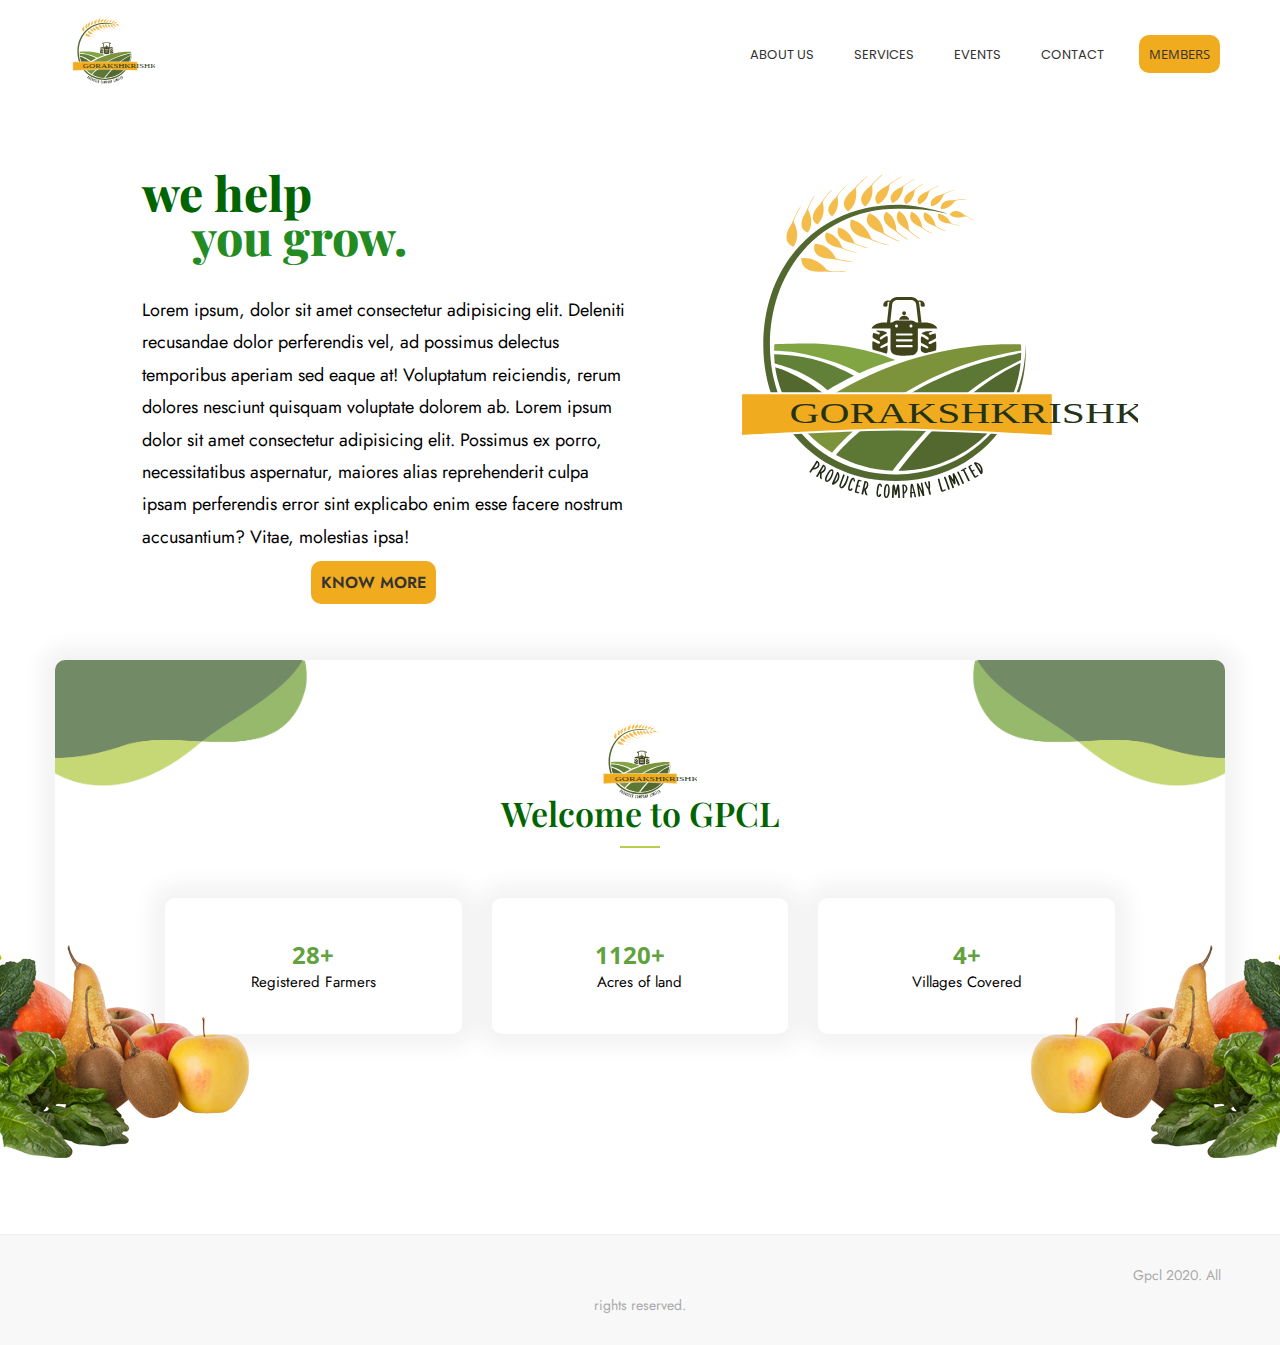
==== index.html @ 81787a82 "Landing Page and raw structure" ====
<!DOCTYPE html>
<html>
<head>
<meta charset="utf-8">
<title>Welcome to GPCL</title>
<!-- Stylesheets -->
<link href="css/bootstrap.css" rel="stylesheet">
<link href="css/revolution-slider.css" rel="stylesheet">
<link href="css/style.css" rel="stylesheet">
<link rel="shortcut icon" href="images/favicon.ico" type="image/x-icon">
<link rel="icon" href="images/favicon.ico" type="image/x-icon">
<!-- Responsive -->
<meta http-equiv="X-UA-Compatible" content="IE=edge">
<meta name="viewport" content="width=device-width, initial-scale=1.0, maximum-scale=1.0, user-scalable=0">
<link href="css/responsive.css" rel="stylesheet">
<!-- ==== Owl Carousel Plugin ==== -->
<link href="css/owl.carousel.min.css" rel="stylesheet">
<!-- ==== Main Stylesheet ==== -->
<link href="css/for-owl-carousel.css" rel="stylesheet">
<link href="css/main.css" rel="stylesheet">
<link rel="preconnect" href="https://fonts.gstatic.com">
<link href="https://fonts.googleapis.com/css2?family=Playfair+Display:wght@400;500;700;800&display=swap" rel="stylesheet">
</head>
<body>
<div class="page-wrapper">
    
<!-- Header Start -->
<!-- Main Header-->
<header class="main-header">
    <!-- Main Box -->



    <div class="main-box">
      <div class="auto-container">
        <div class="outer-container clearfix">
          <!--Logo Box-->
          <div class="logo-box">
            <div class="logo">
              <a href="index.html"><img src="image/GPCL_Logo.svg" alt=""/></a>
            </div>
          </div>

          <!--Nav Outer-->
          <div class="nav-outer clearfix">
            <!-- Main Menu -->
            <nav class="main-menu">
              <div class="navbar-header">
                <!-- Toggle Button -->
                <button
                  type="button"
                  class="navbar-toggle"
                  data-toggle="collapse"
                  data-target=".navbar-collapse"
                >
                  <span class="icon-bar"></span>
                  <span class="icon-bar"></span>
                  <span class="icon-bar"></span>
                </button>
              </div>

              <div class="navbar-collapse collapse clearfix">
                <ul class="navigation clearfix">
                <li id=""><a href="">About Us</a></li>
                <li id=""><a href="">Services</a></li>
                <li id=""><a href="">Events</a></li>
                <li id=""><a href="">Contact</a></li>
                 <a href=" " class="memberbutton">Members</a>
                </ul>
               
              </div>
              
            </nav>
            
            <!-- Main Menu End-->
          </div>
          <!--Nav Outer End-->

          <!-- Hidden Nav Toggler -->
          <div class="nav-toggler">
            <button class="hidden-bar-opener">
              <span class="icon fa fa-bars"></span>
            </button>
          </div>
          <!-- / Hidden Nav Toggler -->
        </div>
      </div>
    </div>
  </header>
  <!--End Main Header -->
  <!-- Hidden Navigation Bar -->
  <section class="hidden-bar right-align">
    <div class="hidden-bar-closer">
      <button class="btn"><i class="fa fa-close"></i></button>
    </div>
  
    <!-- Hidden Bar Wrapper -->
    <div class="hidden-bar-wrapper">
      <!-- .Side-menu -->
      <div class="side-menu">
        <!-- .navigation -->
        <ul class="navigation">
        
          
          <li id=""><a href="">About Us</a></li>
                <li id=""><a href="">Servises</a></li>
                <li id=""><a href="">Events</a></li>
                <li id=""><a href="">Contact</a></li>
                <a href=" " class="memberbutton">Members</a>
                </ul>
      </div>
      <!-- /.Side-menu -->
  
      <div class="social-icons">
        <ul>
          <li>
            <a href=" " target="_new"
              ><i class="fa fa-facebook"></i
            ></a>
          </li>
          <li>
            <a href=" " target="_new"
              ><i class="fa fa-twitter"></i
            ></a>
          </li>
          <li>
            <a href=" " target="_new"
              ><i class="fa fa-instagram"></i
            ></a>
          </li>
          <li>
            <a href=" " target="_new"
              ><i class="fa fa-youtube-play"></i
            ></a>
          </li>
        </ul>
      </div>
    </div>
    <!-- / Hidden Bar Wrapper -->
  </section>  
    <!--Main Slider-->
   <div class="landing">
    <div class="container">
        <div class="row mainhead">
            <div class="col-lg-6">
                <div class="section-title1">
          <h2>WE HELP </h2>
                </div>
                 <div class="section-title2">
          <h2>YOU GROW.</h2>
                </div>
                <div class="info">
                <p>
                Lorem ipsum, dolor sit amet consectetur adipisicing elit. Deleniti recusandae dolor perferendis vel, ad possimus delectus temporibus aperiam sed eaque at! Voluptatum reiciendis, rerum dolores nesciunt quisquam voluptate dolorem ab.
                Lorem ipsum dolor sit amet consectetur adipisicing elit. Possimus ex porro, necessitatibus aspernatur, maiores alias reprehenderit culpa ipsam perferendis error sint explicabo enim esse facere nostrum accusantium? Vitae, molestias ipsa!</p>
                </div>
                <a href=" " class="memberbutton landingbtn">Know more</a>
            </div>
            <div class="col-lg-6">
              <img src="image/GPCL_Logo.svg" alt=" " />
            </div> 
        </div>
    </div>
    </div>    
    <!-- Intro Section -->
    <section class="intro-section no-before" id="welcome-to-sahyadri-farms" style="background: none;">
    	<div class="inner-part" style="padding-bottom: 0;">
        	<div class="auto-container">
                <div class="content-box cardi after-white mb-0 phone-resp-top" style="border-radius: 10px 10px 0 0!important;">
                    <div class="sah-top-right" style="left: 0;transform: scaleX(-1);"></div>
                    <div class="sah-top-right"></div>
                	<div class="inner-box" id="farmers-before">
                        <!--Section Title-->
                        <div class="sec-title-one" id="welcomeToSahyadriFarms">
                            <h2>Welcome to GPCL</h2>
                        </div>
                        

                        <div class="row clearfix glitch" id="statistics-counter">
                            <!--Content Column-->

                            <div class="content-column col-lg-4   col-xs-12">
                                <div class="cardi ywavy no-bg">
                                    <div class="inner text-center">
                                        <h3 class="mb-0 counter-parent">
                                            <span class="number-counter" data-to="100" data-from="0"  data-speed="2500" data-refresh-interval="50"></span>+
                                            </h3>
                                        <div class="text">
                                            Registered Farmers</div>
                                    </div>
                                </div>
                            </div>
                            <div class="content-column col-lg-4  col-xs-12 col-half-offset">
                                <div class="cardi">
                                    <div class="inner text-center">
                                        <h3 class="mb-0 counter-parent county">
                                            <span class="number-counter" data-to="4000" data-from="0"  data-speed="2500" data-refresh-interval="50"></span>+
                                            <!-- <span class="number-counter" data-to="23960" data-from="312" data-speed="312" data-refresh-interval="50"></span>+ -->
                                            </h3>
                                        <div class="text">
                                            Acres of land</div>
                                    </div>
                                </div>
                            </div>
                            <div class="content-column col-lg-4   col-xs-12 col-half-offset">
                                <div class="cardi ywavy no-bg">
                                    <div class="inner text-center">
                                        <h3 class="mb-0 counter-parent">
                                            <!-- <span class="number-counter" data-to="119" data-from="10" data-speed="31" data-refresh-interval="5"></span>+ -->
                                            <span class="number-counter" data-to="10" data-from="2"  data-speed="2500" data-refresh-interval="50"></span>+
                                        </h3>
                                        <div class="text">
                                            Villages Covered
</div>
                                    </div>
                                </div>
                            </div>
                            <!-- <div class="content-column col-md-2  col-xs-12 col-half-offset">
                                <div class="cardi">
                                    <div class="inner text-center">
                                        <h3 class="mb-0 counter-parent">
                                            <span class="number-counter"  data-to="42" data-from="2" data-speed="5000" data-refresh-interval="50"></span>+
                                            </h3>
                                        <div class="text">
                                            Countries Served
</div>
                                    </div>
                                </div>
                            </div>
                           
                            <div class="content-column col-md-2  col-xs-12 col-half-offset">
                                <div class="cardi ywavy no-bg">
                                    <div class="inner text-center">
                                        <h3 class="mb-0 counter-parent county">
                                            <span class="number-counter"  data-to="33036" data-from="31000" data-speed="5000" data-refresh-interval="50"></span>+
                                            </h3>
                                        <div class="text">
                                            Customers Worldwide
</div>
                                    </div>
                                </div>
                            </div> -->

                        </div>
                    </div>
                </div>
            </div>
        </div>
    </section>

    <footer class="main-footer footer-style-one">

    <!--Footer Bottom-->
    <div class="footer-bottom">
        <!-- <div class="copyright">Gpcl 2020. All rights reserved.</div> -->
        <div class="auto-container">
            <!--Copyright-->
             <div class="copyright">Gpcl 2020. All rights reserved.</div>
           
        </div> 
    </footer>
	<!-- Footer End -->
	
	
</div>

<!--End pagewrapper-->

<!--Scroll to top-->
<div class="scroll-to-top scroll-to-target" data-target="html"><span class="fa fa-long-arrow-up"></span></div>


<script src="js/jquery.js"></script> 
<script src="js/bootstrap.min.js"></script>
<script src="js/jquery.mCustomScrollbar.concat.min.js"></script>
<script src="js/revolution.min.js"></script>
<script src="js/jquery.fancybox.pack.js"></script>
<script src="js/jquery.fancybox-media.js"></script>
<script src="js/mixitup.js"></script>
<script src="js/owl.js"></script>

<script src="js/wow.js"></script>


<script src="js/jquery.appear.js"></script>
<script src="js/jquery.countTo.js"></script>
<script src="js/script.js"></script>
<!--Google Map APi Key-->
<script src="http://maps.google.com/maps/api/js?key=AIzaSyAJcdY3ycD6vpKUJgV9nC_Vef8OWgN7Gfg"></script>
<script src="js/map-script.js"></script>
<!--End Google Map APi-->
<!-- ==== Hover Intent Plugin ==== -->
<script src="js/owl/jquery.hoverIntent.min.js"></script>
<!-- ==== Owl Carousel Plugin ==== -->
<script src="js/owl/owl.carousel.min.js"></script>
<!-- ==== Main Script ==== -->
<script src="js/owl/main.js"></script>

<script>
      $(document).ready(function() {
        // Add smooth scrolling to all links
        $("#scrollToPosition").on("click", function(event) {
          // Make sure this.hash has a value before overriding default behavior
          if (this.hash !== "") {
            // Prevent default anchor click behavior
            event.preventDefault();

            // Store hash
            var hash = this.hash;
            var offsetHeight = document.getElementsByClassName("main-box")[0].offsetHeight

            // Using jQuery's animate() method to add smooth page scroll
            // The optional number (800) specifies the number of milliseconds it takes to scroll to the specified area
            $("html, body").animate(
              {
                scrollTop: $(hash).offset().top - offsetHeight/2
              },
              offsetHeight,
              function() {
                // Add hash (#) to URL when done scrolling (default click behavior)
                window.location.hash = hash;
              }
            );
          } // End if
        });
      });
    </script>
<style>

#visit-us{
    margin: 10px;
    border-radius: 10px;
    overflow: hidden;
}

#visit-us:before{
    border-radius: 10px;
}

.deal-of-day .owl-theme .owl-controls{
    position: static;
}

.testimonial--citation{
    color: #777777;
}

.less-pb{
    padding-bottom: 40px!important;
}

.no-pt{
    padding-top: 0!important;
}


.heart-text{
    /* font-family: 'Open Sans'; */
    font-family: inherit;
    text-align: justify;
    color: black;
    /* font-size: 15px; */
    
}

.greeny-meanie{
    /* background: rgba(175, 200, 59, 0.89); */
    background: rgba(175, 200, 59, 0.95);
    /* background: rgba(190, 214, 81, 0.92); */
    /* background: white; */

}
/* 
#greeny-meanie::before{
    content: '';
    background-color: rgba(175, 200, 59, 0.89);
} */
.fluid-section-one .right-column:before{
    background: none;
}

.fluid-section-one .left-column:before{
    background: none;
}


#tawkchat-minified-wrapper{
    display: none;
}

@media only screen and (min-width: 1366px){
    .custom-image-right{
    right: 0px!important;
    right: -60px!important;
}
}

@media only screen and (max-width: 1330px) {
    .custom-image-right{
    right: -100px!important;
}
}


@media only screen and (max-width: 1250px) {
    .custom-image-right{
    right: -10%!important;
}
}

#tawkchat-minified-wrapper{
    display: inline;
}


#farmers-before::before{
    background: url(images/resource/crop-image-right.png) center top no-repeat;
    transform: scaleX(-1);
/* background: url(images/fa.png) right center no-repeat; */
/* margin-right: -80px; */
}

.mb-0{
    margin-bottom: 0!important;
}


.cardi>.inner>.text{
    line-height: 1.5em!important;
}


.cardi .text{
    margin: 0 -10px;
}

/* .cardi{
    width: 15%;
    margin-right: 1%;
} */

.hidden-right-border{
    border-right: 1px dashed;
}


@media only screen and (max-width: 768px) {
    .cardi{
    box-shadow: none;
    padding: 0;
    margin: 0;
}

    #farmers-before .row .content-column{
        margin-bottom: 0;
    }

    #farmers-before::after{
        content: none;
    }

    .hidden-right-border{
        border-right: none;
        /* border-bottom: 3px dashed; */
        margin-bottom: 30px;
    }
}

#welcomeToSahyadriFarms:before{
    background: url('image/GPCL_Logo.svg') center top no-repeat;
}


.after-white:after{
    background: white!important;
}

.certifications::before{
    /* background: url(https://image.flaticon.com/icons/svg/1728/1728543.svg) center top no-repeat; */
    /* background: url('./images/cert-2.png') center top no-repeat; */
    background: url('images/cert.png') center top no-repeat;

    background-size: contain;
    top: -1em;
}



.center-right-buttons{
    /* top: 50%; */
    top: 45%;
    z-index: 99;
    position: fixed;
    right: 0 !important;
}

.center-left-buttons{
    top: 50%;
    z-index: 99;
    position: fixed;
    left: 0 !important;
}


.go-to-retail{
    padding: 10px;
    /* border-radius: 10px 0 0 10px; */
    /* background-color: #b3cb45; */
    background-color: white;
    transition: all 0.3s ease-in-out;
    -webkit-transition: all 0.3s ease-in-out;
    -moz-transition: all 0.3s ease-in-out;

    border: 0.5px solid green;
    border-right: none;
}

.farmers-conn-btn{
    padding: 10px;
    /* border-radius: 0px 10px 10px 0px; */
    /* background-color: #b3cb45; */
    background-color: white;
    transition: all 0.3s ease-in-out;
    -webkit-transition: all 0.3s ease-in-out;
    -moz-transition: all 0.3s ease-in-out;

    border: 0.5px solid green;
    border-left: none;
}


.shopbtn{
    opacity: 0.6;
    position: relative;

transition: all 0.3s ease-in-out;
-webkit-transition: all 0.3s ease-in-out;
-moz-transition: all 0.3s ease-in-out;
}

.shopbtn:hover{
    opacity: 1;
    transition: all 0.3s ease-in-out;
    -webkit-transition: all 0.3s ease-in-out;
    -moz-transition: all 0.3s ease-in-out;
}



.farmerbtn{
    opacity: 0.6;
    position: relative;

transition: all 0.3s ease-in-out;
-webkit-transition: all 0.3s ease-in-out;
-moz-transition: all 0.3s ease-in-out;
}

.farmerbtn:hover{
    opacity: 1;
    transition: all 0.3s ease-in-out;
    -webkit-transition: all 0.3s ease-in-out;
    -moz-transition: all 0.3s ease-in-out;
}

.farmerbtn:hover div .appearing-text{
    display: block;
    transition: all 0.3s ease-in-out;
    -webkit-transition: all 0.3s ease-in-out;
    -moz-transition: all 0.3s ease-in-out;
}


.appearing-text{
    display: none;
    color: white;
    /* font-family: 'Roboto Condensed'; */
    transition: all 0.3s ease-in-out;
    -webkit-transition: all 0.3s ease-in-out;
    -moz-transition: all 0.3s ease-in-out;
    /* transition: 2s ease-out; */
    text-shadow: 0px 0px 6px black;
}


/* .shopbtn:hover .go-to-retail{
    background-color: green;
    background-color: #b3cb45;
} */


.shopbtn:hover div .appearing-text{
    display: block;

    transition: all 0.3s ease-in-out;
    -webkit-transition: all 0.3s ease-in-out;
    -moz-transition: all 0.3s ease-in-out;
}


#inf-and-tech:before{
    background: url(images/inf-and-tech.png);
    background-size:contain;
    background-repeat: no-repeat;
    background-position: center;
}


#our-partners:before{
    background: url(images/our-partners.png);
    background-size:contain;
    background-repeat: no-repeat;
    background-position: center;
}


#social-media:before{
    /* background: url(https://image.flaticon.com/icons/svg/645/645174.svg); */
    background-image: url(images/social_media.svg);
    background-size:contain;
    background-repeat: no-repeat;
    background-position: center;
}

.br-10{
    border-radius: 10px;
}
/* #social-media-section{
    background:rgba(60, 165, 92, 0.65)
} */

#social-media-section::before{
    content: '';
    position: absolute;
    left: 0px;
    top: 0px;
    width: 100%;
    height: 100%;
    /* background: rgba(155, 179, 40, 0.91) */
}


@media only screen and (max-width: 950px){
    
    #welcome-to-sahyadri-farms{
    top: -150px;
}
}

@media only screen and (max-width: 750px) {
    .phone-resp-top{
        padding-top: 0!important;
}

}



.social-media-column{
    position: relative;
    z-index: 1;
    opacity: 0.8;
    transition: 0.5s all ease;
}

.middle-media{
    z-index: 2;
    opacity: 1;
}

.social-media-column:hover{
    z-index: 3;
    transform: scale(1.01);
    opacity: 1;
}

.social-media-column:hover .actual-thingy{
    box-shadow: 0px 0px 21px 14px rgba(0, 0, 0, 0.05);
    background-color: white;
    display: contents;
}


.social-media-column .footer-widget h1{
    /* color: #afc83b; */
    color: black;
}


.social-media-column:hover .footer-widget h1{
    color: #395a26;
}


@media screen and (max-width: 408px){
    #covid-close-button{
        padding: 0;
    }
}

/* #sahyadri-left-social{
    left: 6em;
}

#sahyadri-middle-social{
    top: 3em;
}

#sahyadri-right-social{
    right: 6em;
} */


@media only screen and (max-width: 991px) {
    #sahyadri-left-social{
    left: 0;
    margin-top: 10px;
}

#sahyadri-middle-social{
    top: 0;
    margin-top: 10px;
}

#sahyadri-right-social{
    right: 0;
    margin-top: 10px;
}



}

@media only screen and (min-width: 991px) {
    .county{
    position: relative;
    right: 10px;
}

.col-half-offset{
    margin-left:4.166666667%
}
}

.corresponding-text{
    font-size: 0.7em;
    position: absolute;
    top: 50%;
    right: 55px;
    width: 100%;
    background-color: #00000085;
    padding: 2px;
    transform: translate(0, -50%);
}

#_certifications::after{
    content: none;
}

#statistics-counter .content-column .cardi .inner .text{
    font-size: 15px;
}

.footer-widget.gallery-widget {
    border: 1px solid var(--lightishblue);
}


#crop-slideshow{
    background: none;
    /* background-color: var(--verylightishblue); */
    background-color: var(--extralightgreen);
}

#crop-slideshow:before{
    content: none;
}


.imp-und.hyperlink{
    color: var(--darkishgreen);
}


.right-column>.clearfix>.inner-box, .left-column>.clearfix>.inner-box{
    z-index: 3;
}


</style>


<script>
    $( document ).ready(function() {
        $('.glitch').appear(function() {
                    // window.alert("yeaah, glitch bitch!")
        $('.number-counter').countTo();
                    
				});
});
    
</script>


<!-- <script src="https://unpkg.com/aos@2.3.1/dist/aos.js"></script> -->
<!-- <script>

$(document).ready(function(){
	AOS.init({ disable: 'mobile' });
});

</script> -->

<script type="text/javascript">
    $(window).on('load',function(){
        $('#myModal').modal('show');
    });
</script>

</body>

<!-- Mirrored from www.sahyadrifarms.com/ by HTTrack Website Copier/3.x [XR&CO'2014], Tue, 01 Dec 2020 17:35:13 GMT -->
</html>
---- css/style.css ----
@import url("https://fonts.googleapis.com/css?family=Roboto+Slab:100,300,400,700|Roboto+Condensed:300,400,700|Poppins:600|Open+Sans:400|Jost:400|Nunito:900");
/* @import url("https://fonts.googleapis.com/css?family=Roboto+Slab:100,300,400,700|Roboto+Condensed:300,400,700|Poppins:600|Open+Sans:400|Jost:400"); */

/* @import url('https://fonts.googleapis.com/css2?family=Poppins:wght@300;600;700&display=swap'); */

@import url("font-awesome.css");
@import url("flaticon.css");
@import url("animate.css");
@import url("owl.css");
@import url("jquery.fancybox.css");
@import url("jquery.mCustomScrollbar.min.css");
@import url("jquery.bootstrap-touchspin.css");

* {
  margin: 0px;
  padding: 0px;
  border: none;
  outline: none;
}

:root {
  --lightishblue: #ebedf0;
  --verylightishblue: #ebedf05e;
  --lightishgreen: rgba(175, 200, 59, 0.95);
  --darkishgreen: #62a23e;
  --extralightgreen: rgba(222, 241, 140, 0.94);
  --navyblue: #337ab7;
  --darkred: rgb(203, 69, 69);
  --lightred: rgb(218, 119, 119);

  /* adobe extracted */

  --ae1: #0df205;
  --ae2: #3c5927;
  --ae3: #78a633;
  --ae4: #b0bf3b;
  --ae5: #0d0d0d;
}

::-webkit-scrollbar {
  width: 8px;
  height: 8px;
}

::-webkit-scrollbar-thumb {
  cursor: pointer;
  /* background: #34ad54; */
  background: #8bc34a;
  border-radius: 10px;
}

::selection {
  background-color: #34ad54;
  color: #fff;
}

::-moz-selection {
  background-color: #34ad54;
  color: #fff;
}

body {
  /* font-family: 'Roboto Slab', sans-serif; */
  /* font-family: 'Open Sans', sans-serif; */
  /* font-family: 'Roboto Condensed', sans-serif; */
  font-family: "Jost", sans-serif;
  /* font-size:15px; */
  font-size: 18px;
  color: #777777;
  line-height: 1.8em;
  font-weight: 400;
  background: #ffffff;
  -webkit-font-smoothing: antialiased;
  -moz-font-smoothing: antialiased;
}

a {
  text-decoration: none;
  cursor: pointer;
  color: #b8ce51;
}

a:hover,
a:focus,
a:visited {
  text-decoration: none;
  outline: none;
}

h1,
h2,
h3,
h4,
h5,
h6 {
  position: relative;
  /* font-family: 'Grand Hotel', cursive; */
  font-family: poppins, cursive;
  font-weight: normal;
  margin: 0px;
  background: none;
  line-height: 1.6em;
}

input,
button,
select,
textarea {
  font-family: "Jost", sans-serif;
}

p {
  position: relative;
  line-height: 1.8em;
}

.strike-through {
  text-decoration: line-through;
}

.auto-container {
  position: static;
  max-width: 1200px;
  padding: 0px 15px;
  margin: 0 auto;
}

.medium-container {
  max-width: 850px;
}

.page-wrapper {
  position: relative;
  margin: 0 auto;
  width: 100%;
  min-width: 300px;
}

ul,
li {
  list-style: none;
  padding: 0px;
  margin: 0px;
}

.points li {
  list-style: disc;
}

.theme-btn {
  display: inline-block;
  transition: all 0.3s ease;
  -moz-transition: all 0.3s ease;
  -webkit-transition: all 0.3s ease;
  -ms-transition: all 0.3s ease;
  -o-transition: all 0.3s ease;
}

.centered {
  text-align: center;
}

.btn-style-one {
  position: relative;
  padding: 8px 30px;
  line-height: 24px;
  text-transform: capitalize;
  background: #f5b062;
  color: #ffffff;
  border: 2px solid #f5b062;
  font-size: 14px;
  font-weight: 700;
  border-radius: 22px;
}

.btn-style-one:hover {
  background: none;
  color: #f5b062;
  border-color: #f5b062;
}

.btn-style-two {
  position: relative;
  padding: 8px 30px;
  line-height: 24px;
  text-transform: capitalize;
  background: #b8ce51;
  color: #ffffff;
  border: 2px solid #b8ce51;
  font-size: 14px;
  font-weight: 700;
  border-radius: 22px;
}

.btn-style-two:hover {
  background: none;
  color: #b8ce51;
  border-color: #b8ce51;
}

.btn-style-three {
  position: relative;
  padding: 8px 30px;
  line-height: 24px;
  text-transform: capitalize;
  background: none;
  color: #ffffff;
  border: 2px solid #ffffff;
  font-size: 14px;
  font-weight: 700;
  border-radius: 22px;
}

.btn-style-three:hover {
  background: #ffffff;
  color: #333333;
}

.btn-style-four {
  position: relative;
  padding: 8px 30px;
  line-height: 24px;
  text-transform: capitalize;
  background: none;
  color: #b8ce51;
  border: 2px solid #b8ce51;
  font-size: 14px;
  font-weight: 700;
  /* border-radius: 22px; */
}

.btn-style-four:hover {
  color: #ffffff;
  background: #b8ce51;
}

.btn-style-five {
  position: relative;
  padding: 8px 30px;
  line-height: 24px;
  text-transform: capitalize;
  background: rgba(51, 51, 51, 0.9);
  color: #ffffff;
  border: 2px solid rgba(51, 51, 51, 1);
  font-size: 14px;
  font-weight: 700;
  /* border-radius: 22px; */
}

.btn-style-five:hover {
  color: #ffffff;
  background: rgba(51, 51, 51, 1);
  border-color: rgba(51, 51, 51, 1);
}

.theme_color {
  color: #b8ce51;
}

.light-font {
  font-weight: 300;
}

.regular-font {
  font-weight: 400;
}

.semibold-font {
  font-weight: 600;
}

.bold-font {
  font-weight: 700;
}

.ex-bold-font {
  font-weight: 800;
}

.heavy-font {
  font-weight: 900;
}

.bg-lightgrey {
  background-color: #f7f7f7 !important;
}

.no-bg {
  background: none !important;
}

.text-uppercase {
  text-transform: uppercase !important;
}

.preloader {
  position: fixed;
  left: 0px;
  top: 0px;
  width: 100%;
  height: 100%;
  z-index: 999999;
  background-color: #ffffff;
  background-position: center center;
  background-repeat: no-repeat;
  /* background-image:url(../images/icons/preloader.GIF); */
  background-image: url(../images/logo2.png);
  animation: 2s pulse infinite;
}

.preloaderCloseBtn {
  position: fixed;
  top: 0;
  right: 0;
  z-index: 9999999;
}

.preloaderCloseBtn button {
  margin-top: 3px;
  margin-right: 3px;
}

img {
  display: inline-block;
  max-width: 100%;
  height: auto;
}

/*** 

====================================================================
	Scroll To Top style
====================================================================

***/

.scroll-to-top {
  position: fixed;
  bottom: 15px;
  right: 15px;
  width: 40px;
  height: 40px;
  color: #ffffff;
  font-size: 13px;
  text-transform: uppercase;
  line-height: 38px;
  text-align: center;
  z-index: 100;
  cursor: pointer;
  border-radius: 50%;
  background: #0a0a0a;
  display: none;
  -webkit-transition: all 300ms ease;
  -ms-transition: all 300ms ease;
  -o-transition: all 300ms ease;
  -moz-transition: all 300ms ease;
  transition: all 300ms ease;
}

.scroll-to-top:hover {
  color: #ffffff;
  background: #b8ce51;
}

/*** 

====================================================================
	Main Header style
====================================================================

***/

.main-header {
  position: relative;
  left: 0px;
  top: 0px;
  z-index: 999;
  width: 100%;
  background: #ffffff;
}

.main-header.light-version {
  position: absolute;
  background: none;
}

.main-header .auto-container {
  position: relative;
}

.main-header .header-top {
  position: relative;
  background: #222222;
  color: #ffffff;
}

.main-header .header-top .top-left {
  position: relative;
  float: left;
}

.main-header .header-top .top-right {
  position: relative;
  float: right;
}

.header-top .social-icon {
  position: relative;
}

.header-top .social-icon a {
  position: relative;
  display: block;
  float: left;
  line-height: 24px;
  padding: 13px 5px;
  width: 41px;
  text-align: center;
  font-size: 13px;
  color: #aaaaaa;
  border-right: 1px solid rgba(255, 255, 255, 0.1);
  transition: all 500ms ease;
  -moz-transition: all 500ms ease;
  -webkit-transition: all 500ms ease;
  -ms-transition: all 500ms ease;
  -o-transition: all 500ms ease;
}

.header-top .social-icon a:first-child {
  border-left: 1px solid rgba(255, 255, 255, 0.1);
}

.header-top .social-icon a:hover {
  color: #f5b062;
}

.header-top .get-quote-btn {
  position: relative;
  display: inline-block;
  line-height: 24px;
  padding: 13px 30px;
  background: #000000;
  font-size: 13px;
  color: #ffffff;
  text-transform: uppercase;
  letter-spacing: 1px;
  font-weight: 700;
}

.header-top .get-quote-btn .fa {
  position: relative;
  line-height: 24px;
  padding-right: 5px;
  font-weight: 400;
  font-size: 13px;
}

.header-top .get-quote-btn:hover {
  /* background:#f5b062;	 */
  background: yellowgreen;
  background: var(--lightishgreen);
  background: var(--ae3);
}

.main-header .main-box {
  position: relative;
  padding: 0px 0px;
  left: 0px;
  top: 0px;
  width: 100%;
  background: #ffffff;
  -webkit-transition: all 300ms ease;
  -ms-transition: all 300ms ease;
  -o-transition: all 300ms ease;
  -moz-transition: all 300ms ease;
  transition: all 300ms ease;
}

.main-header.light-version .main-box {
  background: none;
}

.main-header.fixed-header .main-box {
  position: fixed;
  border-bottom: 1px solid #e0e0e0;
  padding: 0px 0px;
  z-index: 999;
  opacity: 1;
  visibility: visible;
  -ms-animation-name: fadeInDown;
  -moz-animation-name: fadeInDown;
  -op-animation-name: fadeInDown;
  -webkit-animation-name: fadeInDown;
  animation-name: fadeInDown;
  -ms-animation-duration: 500ms;
  -moz-animation-duration: 500ms;
  -op-animation-duration: 500ms;
  -webkit-animation-duration: 500ms;
  animation-duration: 500ms;
  -ms-animation-timing-function: linear;
  -moz-animation-timing-function: linear;
  -op-animation-timing-function: linear;
  -webkit-animation-timing-function: linear;
  animation-timing-function: linear;
  -ms-animation-iteration-count: 1;
  -moz-animation-iteration-count: 1;
  -op-animation-iteration-count: 1;
  -webkit-animation-iteration-count: 1;
  animation-iteration-count: 1;

  box-shadow: 0 0 7px 1px #3c763d;
}

.main-header.light-version.fixed-header .main-box {
  background: #333333;
  border-bottom: none;
}

.main-header .main-box .outer-container {
  position: relative;
}

.header-style-two .main-box .outer-container {
  padding: 0px 45px;
}

.main-header .main-box .logo-box {
  position: relative;
  float: left;
  left: 0px;
  padding: 15px 0px;
  z-index: 10;
}

.header-style-two .main-box .logo-box {
  position: absolute;
  top: 0px;
  left: 50%;
  margin-left: -110px;
  width: 220px;
  text-align: center;
}

.main-header .main-box .logo-box .logo img {
  height: 70px;
  display: inline-block;
  max-width: 100%;
  -webkit-transition: all 300ms ease;
  -ms-transition: all 300ms ease;
  -o-transition: all 300ms ease;
  -moz-transition: all 300ms ease;
  transition: all 300ms ease;
}

.main-header .nav-toggler {
  position: absolute;
  right: 0px;
  top: 50%;
  margin-top: -18px;
  display: none;
}

.main-header .nav-toggler button {
  position: relative;
  display: block;
  height: 36px;
  width: 42px;
  background: #b8ce51;
  color: #ffffff;
  text-align: center;
  font-size: 16px;
  line-height: 34px;
  border: 1px solid #b8ce51;
  border-radius: 3px;
  font-weight: normal;
}

.main-header .nav-outer {
  position: relative;
  float: right;
}

.header-style-two .nav-outer {
  float: none;
}

.header-style-two .main-box .outer-container .home-btn {
  position: absolute;
  left: 0px;
  top: 50%;
  margin-top: -15px;
  width: 45px;
  line-height: 30px;
  font-size: 18px;
  text-align: left;
  color: #aaaaaa;
}

.header-style-two .main-box .outer-container .home-btn a {
  color: #aaaaaa;
}

.header-style-two .main-box .outer-container .search-box-btn {
  position: absolute;
  right: 0px;
  top: 50%;
  margin-top: -15px;
  width: 45px;
  line-height: 30px;
  font-size: 14px;
  text-align: right;
  color: #aaaaaa;
  cursor: pointer;
}

.header-style-two .main-box .outer-container .search-box-btn:hover,
.header-style-two .main-box .outer-container .home-btn a:hover {
  color: #b8ce51;
}

.main-menu {
  position: relative;
  /* font-family: 'Roboto Slab', sans-serif; */
  font-family: "Open Sans", sans-serif;

  -webkit-transition: all 300ms ease;
  -ms-transition: all 300ms ease;
  -o-transition: all 300ms ease;
  -moz-transition: all 300ms ease;
  transition: all 300ms ease;
}

.main-menu .navbar-collapse {
  padding: 0px;
}

.main-menu .navigation {
  position: relative;
  width: 100%;
  margin: 0px;
}

.header-style-two .main-menu .navigation:nth-child(1) {
  float: left;
  text-align: left;
  max-width: 50%;
  padding-right: 110px;
}

.header-style-two .main-menu .navigation:nth-child(2) {
  float: right;
  text-align: right;
  max-width: 50%;
  padding-left: 110px;
}

.main-menu .navigation > li {
  position: relative;
  display: inline-block;
  padding: 15px 0px;
  /* margin-left:50px; */
  margin-left: 35px;
}

.header-style-two .main-menu .navigation:nth-child(1) > li {
  margin: 0px -5px 0px 0px;
  padding: 20px 30px;
}

.header-style-two .main-menu .navigation:nth-child(1) > li:before {
  content: "";
  position: absolute;
  left: 0px;
  top: 50%;
  margin-top: -10px;
  width: 4px;
  height: 20px;
  background: url(../images/icons/nav-separator.png) left center no-repeat;
}

.header-style-two .main-menu .navigation:nth-child(2) > li {
  margin: 0px 0px 0px -3px;
  padding: 20px 30px;
}

.header-style-two .main-menu .navigation:nth-child(2) > li:after {
  content: "";
  position: absolute;
  right: 0px;
  top: 50%;
  margin-top: -10px;
  width: 4px;
  height: 20px;
  background: url(../images/icons/nav-separator.png) left center no-repeat;
}

.main-menu .navigation > li > a {
  position: relative;
  display: block;
  padding: 25px 0px;
  color: #333333;
  text-align: center;
  line-height: 30px;
  text-transform: uppercase;
  letter-spacing: 0px;
  font-weight: 400;
  opacity: 1;
  font-size: 13px;
  transition: all 500ms ease;
  -moz-transition: all 500ms ease;
  -webkit-transition: all 500ms ease;
  -ms-transition: all 500ms ease;
  -o-transition: all 500ms ease;
  font-family: poppins;
}

.light-version .main-menu .navigation > li > a {
  color: #ffffff;
}

.header-style-two .main-menu .navigation > li > a {
  text-transform: capitalize;
  font-size: 14px;
}

.main-menu .navigation > li.dropdown > a {
  padding-right: 18px;
}

.main-menu .navigation > li.dropdown > a:after {
  font-family: "FontAwesome";
  content: "\f107";
  position: absolute;
  right: 0px;
  top: 50%;
  margin-top: -11px;
  width: 10px;
  height: 24px;
  display: block;
  line-height: 24px;
  font-size: 14px;
  font-weight: normal;
}

.main-menu .navigation > li:hover > a,
.main-menu .navigation > li.current > a,
.main-menu .navigation > li.current-menu-item > a {
  color: #b8ce51;
  opacity: 1;
}

.main-menu .navigation > li > ul {
  position: absolute;
  left: 0px;
  top: 120%;
  width: 220px;
  padding: 0px 10px;
  z-index: 100;
  display: none;
  text-align: left;
  background: #ffffff;
  /* border-top:3px solid #f5b062; */
  border-top: 3px solid #afc83b;
  transition: all 300ms ease;
  -moz-transition: all 300ms ease;
  -webkit-transition: all 500ms ease;
  -ms-transition: all 300ms ease;
  -o-transition: all 300ms ease;
  -webkit-box-shadow: 2px 2px 5px 1px rgba(0, 0, 0, 0.05),
    -2px 0px 5px 1px rgba(0, 0, 0, 0.05);
  -ms-box-shadow: 2px 2px 5px 1px rgba(0, 0, 0, 0.05),
    -2px 0px 5px 1px rgba(0, 0, 0, 0.05);
  -o-box-shadow: 2px 2px 5px 1px rgba(0, 0, 0, 0.05),
    -2px 0px 5px 1px rgba(0, 0, 0, 0.05);
  -moz-box-shadow: 2px 2px 5px 1px rgba(0, 0, 0, 0.05),
    -2px 0px 5px 1px rgba(0, 0, 0, 0.05);
  box-shadow: 2px 2px 5px 1px rgba(0, 0, 0, 0.05),
    -2px 0px 5px 1px rgba(0, 0, 0, 0.05);
}

.main-menu .navigation > li > ul.from-right {
  left: auto;
  right: 0px;
}

.main-menu .navigation > li > ul > li {
  position: relative;
  width: 100%;
  border-bottom: 1px solid rgba(0, 0, 0, 0.1);
}

.main-menu .navigation > li > ul > li:last-child {
  border-bottom: none;
}

.main-menu .navigation > li > ul > li > a {
  position: relative;
  display: block;
  padding: 10px 15px;
  line-height: 24px;
  font-weight: 400;
  font-size: 13px;
  text-transform: capitalize;
  color: #272727;
  transition: all 500ms ease;
  -moz-transition: all 500ms ease;
  -webkit-transition: all 500ms ease;
  -ms-transition: all 500ms ease;
  -o-transition: all 500ms ease;
}

.main-menu .navigation > li > ul > li:hover > a {
  color: #b8ce51;
}

.main-menu .navigation > li > ul > li.dropdown > a:after {
  font-family: "FontAwesome";
  content: "\f105";
  position: absolute;
  right: 10px;
  top: 10px;
  width: 10px;
  height: 20px;
  display: block;
  color: #253d4a;
  line-height: 20px;
  font-size: 16px;
  font-weight: normal;
  text-align: center;
  z-index: 5;
}

.main-menu .navigation > li > ul > li.dropdown:hover > a:after {
  color: #b8ce51;
}

.main-menu .navigation > li > ul > li > ul {
  position: absolute;
  left: 100%;
  top: 20px;
  width: 220px;
  padding: 0px 10px;
  z-index: 100;
  display: none;
  background: #ffffff;
  /* border-top:3px solid #f5b062; */
  border-top: 3px solid #afc83b;
  -webkit-box-shadow: 2px 2px 5px 1px rgba(0, 0, 0, 0.05),
    -2px 0px 5px 1px rgba(0, 0, 0, 0.05);
  -ms-box-shadow: 2px 2px 5px 1px rgba(0, 0, 0, 0.05),
    -2px 0px 5px 1px rgba(0, 0, 0, 0.05);
  -o-box-shadow: 2px 2px 5px 1px rgba(0, 0, 0, 0.05),
    -2px 0px 5px 1px rgba(0, 0, 0, 0.05);
  -moz-box-shadow: 2px 2px 5px 1px rgba(0, 0, 0, 0.05),
    -2px 0px 5px 1px rgba(0, 0, 0, 0.05);
  box-shadow: 2px 2px 5px 1px rgba(0, 0, 0, 0.05),
    -2px 0px 5px 1px rgba(0, 0, 0, 0.05);
}

.main-menu .navigation > li > ul > li > ul.from-right {
  left: auto;
  right: 0px;
}

.main-menu .navigation > li > ul > li > ul > li {
  position: relative;
  width: 100%;
  border-bottom: 1px solid rgba(0, 0, 0, 0.1);
}

.main-menu .navigation > li > ul > li > ul > li:last-child {
  border-bottom: none;
}

.main-menu .navigation > li > ul > li > ul > li > a {
  position: relative;
  display: block;
  padding: 10px 15px;
  line-height: 24px;
  font-weight: 400;
  font-size: 13px;
  text-transform: capitalize;
  color: #272727;
  transition: all 500ms ease;
  -moz-transition: all 500ms ease;
  -webkit-transition: all 500ms ease;
  -ms-transition: all 500ms ease;
  -o-transition: all 500ms ease;
}

.main-menu .navigation > li > ul > li > ul > li:hover > a {
  color: #b8ce51;
}

.main-menu .navigation > li > ul > li > ul > li.dropdown > a:after {
  font-family: "FontAwesome";
  content: "\f105";
  position: absolute;
  right: 10px;
  top: 11px;
  width: 10px;
  height: 20px;
  display: block;
  color: #272727;
  line-height: 20px;
  font-size: 16px;
  font-weight: normal;
  text-align: center;
  z-index: 5;
}

.main-menu .navigation > li > ul > li > ul > li.dropdown:hover > a:after {
  color: #b8ce51;
}

.main-menu .navigation > li.dropdown:hover > ul {
  visibility: visible;
  opacity: 1;
  top: 100%;
}

.main-menu .navigation li > ul > li.dropdown:hover > ul {
  visibility: visible;
  opacity: 1;
  top: 0;
  transition: all 300ms ease;
  -moz-transition: all 300ms ease;
  -webkit-transition: all 500ms ease;
  -ms-transition: all 300ms ease;
  -o-transition: all 300ms ease;
}

.main-menu .navbar-collapse > ul li.dropdown .dropdown-btn {
  position: absolute;
  right: 10px;
  top: 6px;
  width: 34px;
  height: 30px;
  border: 1px solid #ffffff;
  background: url(../images/icons/submenu-icon.png) center center no-repeat;
  background-size: 20px;
  cursor: pointer;
  z-index: 5;
  display: none;
}

/***

====================================================================
	Hidden Sidebar style
====================================================================

***/

.hidden-bar {
  position: fixed;
  top: 0;
  width: 305px;
  height: 100%;
  /* background: #272727; */
  background: white;
  z-index: 9999;
  transition: all 700ms ease;
  -webkit-transition: all 700ms ease;
  -ms-transition: all 700ms ease;
  -o-transition: all 700ms ease;
  -moz-transition: all 700ms ease;
}

.hidden-bar .mCSB_inside > .mCSB_container {
  margin-right: 0px;
}

.hidden-bar.right-align {
  right: -400px;
}

.hidden-bar.right-align.visible-sidebar {
  right: 0px;
}

.hidden-bar.right-align .hidden-bar-closer {
  left: 0px;
}

.hidden-bar.left-align {
  left: -400px;
}

.hidden-bar.left-align.visible-sidebar {
  left: 0px;
}

.hidden-bar.left-align .hidden-bar-closer {
  right: -20px;
}

.hidden-bar .hidden-bar-closer {
  width: 40px;
  height: 40px;
  position: absolute;
  top: 0;
  background: rgba(255, 255, 255, 0.8);
  color: #272727;
  border-radius: 2px;
  text-align: center;
  line-height: 38px;
  transition: all 300ms ease;
  -webkit-transition: all 300ms ease;
  -ms-transition: all 300ms ease;
  -o-transition: all 300ms ease;
  -moz-transition: all 300ms ease;
  z-index: 999999;
}

.hidden-bar .hidden-bar-closer:hover {
  background: #b8ce51;
}

.hidden-bar .hidden-bar-closer:hover .btn {
  color: #ffffff;
  color: var(--darkishgreen);
}

.hidden-bar .hidden-bar-closer .btn {
  background-color: transparent;
  border: none;
  outline: none;
  font-size: 14px;
}

.hidden-bar .social-icons {
  text-align: center;
  margin: 50px 0px 30px;
}

.hidden-bar .social-icons ul {
  font-size: 0;
  margin-left: -5px;
  margin-right: -5px;
}

.hidden-bar .social-icons ul li {
  display: inline-block;
  padding: 0 5px;
}

.hidden-bar .social-icons ul li a {
  display: block;
  width: 36px;
  height: 36px;
  font-size: 16px;
  line-height: 36px;
  text-align: center;
  background: #b8ce51;
  color: #ffffff;
  border-radius: 5px;
  transition: all 0.3s ease;
  -moz-transition: all 0.3s ease;
  -webkit-transition: all 0.3s ease;
  -ms-transition: all 0.3s ease;
  -o-transition: all 0.3s ease;
}

.hidden-bar .social-icons ul li a:hover {
  background: #ffffff;
  color: #b8ce51;
}

.hidden-bar-wrapper {
  height: 100%;

  /* box-shadow: 0 0 4px 1px black; */
  box-shadow: 0 0 7px 1px #3c763d;
}

.hidden-bar .logo {
  padding: 30px 0px;
  /* background: #272727; */
  background: white;
}

.hidden-bar .logo img {
  display: inline-block;
  max-width: 100%;
}

.hidden-bar .side-menu {
  background-color: transparent;
  padding: 0;
  font-size: 13px;
  letter-spacing: 1px;
}

.hidden-bar .side-menu ul li ul a {
  background: transparent;
}

.hidden-bar .side-menu ul li ul li ul li a {
  background: transparent;
}

.hidden-bar .side-menu a.current {
  color: #fff;
}

.hidden-bar .side-menu li.current > a {
  color: #fff;
}

.hidden-bar .side-menu ul li a {
  background: transparent;
  /* color: #ffffff; */
  color: black;
  display: block;
  font-weight: 500;
  text-transform: capitalize;
  /* border-top: 1px solid rgba(255,255,255,0.30);
	border-bottom: 1px solid rgba(255,255,255,0.30); */

  border-top: 0.5px solid rgba(162, 155, 155, 0.3);
  border-bottom: 0.5px solid rgba(162, 155, 155, 0.3);
  padding: 10px 15px 10px 20px;
  position: relative;
  transition: all 0.3s ease;
  -moz-transition: all 0.3s ease;
  -webkit-transition: all 0.3s ease;
  -ms-transition: all 0.3s ease;
  -o-transition: all 0.3s ease;
}

.hidden-bar .side-menu ul li a:hover,
.hidden-bar .side-menu ul > li.current > a,
.hidden-bar .side-menu ul > li > ul > li.current > a {
  background: rgba(255, 255, 255, 0.1);
  /* color: #ffffff; */
  color: black;
}

.hidden-bar .side-menu ul li a .btn.expander {
  background: none;
  /* color: #ffffff; */
  color: black;
  border: 1px solid rgba(255, 255, 255, 0.8);
  padding: 5px 10px;
  font-size: 14px;
  border-radius: 0px;
  position: absolute;
  top: 6px;
  right: 20px;
  outline: none;
}

/*** 

====================================================================
	Main Slider style
====================================================================

***/

.main-slider {
  position: relative;
  z-index: 10;
}

/* .main-slider .tp-dottedoverlay{
	background-color:rgba(27,26,27,0.50) !important;	
} */

.main-slider .tp-caption {
  z-index: 5;
}

.main-slider .text {
  font-weight: 400;
  line-height: 1.8em;
  color: #ffffff;
  font-size: 20px;
}

.main-slider h2 {
  font-size: 110px;
  color: #ffffff;
  font-weight: 400;
  text-transform: capitalize;
  line-height: 1.2em;
}

.main-slider h3 {
  font-size: 64px;
  color: #ffffff;
  font-weight: 400;
  line-height: 1em;
}

.main-slider .big-text {
  font-size: 36px;
  color: #ffffff;
  font-weight: 700;
  text-transform: uppercase;
  line-height: 1.2em;
  font-family: "Roboto Condensed", sans-serif;
}

.main-slider .btn-style-one,
.main-slider .btn-style-two,
.main-slider .btn-style-three {
  border-width: 2px !important;
  color: #ffffff;
}

.main-slider .tp-bannertimer,
.main-slider .tp-bullets {
  display: none !important;
}

/*** 

====================================================================
	Titles / Headings Styles
====================================================================

***/

.sec-title-one {
  position: relative;
  padding-top: 70px;
  padding-bottom: 10px;
  text-align: center;
  margin-bottom: 50px;
}

.sec-title-one:before {
  content: "";
  position: absolute;
  left: 0px;
  top: 0px;
  width: 100%;
  height: 80px;
  background: url(../images/icons/icon-crops.png) center top no-repeat;
}

.sec-title-one:after {
  content: "";
  position: absolute;
  left: 50%;
  margin-left: -20px;
  bottom: 0px;
  width: 40px;
  height: 2px;
  background: #b8ce51;
}

.sec-title-one h2 {
  font-size: 34px;
  color: #333333;
  line-height: 1.4em;
}

.sec-title-two {
  position: relative;
  padding-bottom: 10px;
  text-align: center;
  margin-bottom: 50px;
}

.sec-title-two:after {
  content: "";
  position: absolute;
  left: 50%;
  margin-left: -20px;
  bottom: 0px;
  width: 40px;
  height: 2px;
  background: #b8ce51;
}

.sec-title-two h2 {
  font-size: 36px;
  color: #333333;
  line-height: 1.4em;
}

/*** 

====================================================================
	Intro Section
====================================================================

***/

.intro-section {
  position: relative;
  background: url(../images/background/pattern-one.png) center center no-repeat;
  background-size: cover;
  z-index: 12;
}

.intro-section:before {
  content: "";
  position: absolute;
  left: 0px;
  top: 0px;
  width: 100%;
  height: 100%;
  background: rgba(244, 238, 222, 0.94);
}

.intro-section .inner-part {
  position: relative;
  margin-bottom: -30px;
  padding-bottom: 10px;
}

.intro-section .inner-part .content-box {
  position: relative;
  top: -200px;
  padding: 60px 110px 0px;
  background: #ffffff;
  margin-bottom: 65px;
}

.intro-section .inner-part .content-box .inner-box {
  position: relative;
}

.intro-section .inner-part .content-box .inner-box:before {
  content: "";
  position: absolute;
  bottom: -250px;
  right: 100%;
  margin-right: -110px;
  width: 570px;
  height: 510px;
  /* background:url(../images/resource/crop-image-left.png) center top no-repeat; */
  background: url(../fa.html) center top no-repeat;
  z-index: 1;
}

.intro-section .inner-part .content-box .inner-box:after {
  content: "";
  position: absolute;
  bottom: -250px;
  left: 100%;
  margin-left: -110px;
  width: 570px;
  height: 510px;
  background: url(../images/resource/crop-image-right.png) center top no-repeat;
  z-index: 1;
}

.intro-section .inner-part .content-box:after {
  content: "";
  position: absolute;
  left: 0px;
  top: 100%;
  height: 64px;
  width: 100%;
  background: url(../images/background/bottom-circular.png) center top no-repeat;
}

.intro-section .inner-part .content-column {
  position: relative;
  margin-bottom: 30px;
  z-index: 5;
  margin: 0px;
}

.intro-section .inner-part .text-left {
  padding-right: 20px;
}

.intro-section .inner-part .text-right {
  padding-left: 20px;
}

.intro-section .inner-part .content-column h3 {
  font-size: 24px;
  color: #b8ce51;
  color: var(--darkishgreen);
  line-height: 1.4em;
  margin-bottom: 15px;
  font-weight: 700;
  /*font-family:'Roboto Slab',serif;*/
  font-family: "Open Sans", serif;
}

.intro-section .inner-part .content-column .text {
  line-height: 2em;
  margin-bottom: 20px;
}

/*** 

====================================================================
	About Farm
====================================================================

***/

.about-farm {
  position: relative;
  padding: 120px 0px 90px;
}

.about-farm.style-two {
  padding-bottom: 50px;
}

.about-farm .column {
  position: relative;
  margin-bottom: 30px;
}

.about-farm .image-box {
  position: relative;
  display: block;
  text-align: center;
}

.about-farm .image-box img {
  display: inline-block;
  max-width: 100%;
}

/*** 

====================================================================
	Tabs Box
====================================================================

***/

.tabs-box {
  position: relative;
}

.tabs-box .tab-buttons {
  position: relative;
}

.tabs-box .tabs-content {
  position: relative;
}

.tabs-box .tabs-content .tab {
  position: relative;
  display: none;
}

.tabs-box .tabs-content .active-tab {
  display: block;
}

/*** 

====================================================================
	Tabs Style One
====================================================================

***/

.tabs-style-one .tab-buttons {
  position: relative;
}

.tabs-style-one .tab-buttons .tab-btn {
  position: relative;
  display: block;
  width: 166px;
  height: 166px;
  line-height: 26px;
  padding: 70px 10px;
  text-align: center;
  font-weight: 700;
  color: #333333;
  font-size: 18px;
  cursor: pointer;
  -webkit-transition: all 500ms ease;
  -ms-transition: all 500ms ease;
  -o-transition: all 500ms ease;
  -moz-transition: all 500ms ease;
  transition: all 500ms ease;
}

.tabs-style-one .tab-buttons .tab-btn.active-btn {
  z-index: 2;
  color: #b8ce51;
}

.tabs-style-one .tab-buttons .tab-btn .txt {
  position: relative;
  display: block;
}

.tabs-style-one .tab-buttons .tab-btn:before {
  content: "";
  position: absolute;
  left: 50%;
  margin-left: -83px;
  top: 0px;
  display: block;
  width: 166px;
  height: 166px;
  border: 1px solid #dddddd;
  background: #ffffff;
  border-radius: 50%;
  -webkit-transition: all 500ms ease;
  -ms-transition: all 500ms ease;
  -o-transition: all 500ms ease;
  -moz-transition: all 500ms ease;
  transition: all 500ms ease;
  -webkit-transform: scale(1, 1);
  -ms-transform: scale(1, 1);
  -o-transform: scale(1, 1);
  -moz-transform: scale(1, 1);
  transform: scale(1, 1);
}

.tabs-style-one .tab-buttons .tab-btn.active-btn:before {
  -webkit-transform: scale(1.3, 1.3);
  -ms-transform: scale(1.3, 1.3);
  -o-transform: scale(1.3, 1.3);
  -moz-transform: scale(1.3, 1.3);
  transform: scale(1.3, 1.3);
  border-color: #b8ce51;
}

.tabs-style-one .tabs-content {
  padding: 50px 0px;
  text-align: center;
}

.tabs-style-one .tabs-content h3 {
  font-size: 24px;
  color: #333333;
  font-weight: 700;
  /*font-family:'Roboto Slab',serif;*/
  font-family: "Open Sans", serif;
  margin-bottom: 20px;
}

.style-two .tabs-style-one .tabs-content h3 {
  font-size: 34px;
  font-weight: 400;
  font-family: "Grand Hotel", cursive;
}

.style-two .tabs-style-one .tabs-content .subtitle {
  font-size: 16px;
  font-weight: 700;
  color: #b8ce51;
  text-transform: capitalize;
  margin-bottom: 5px;
}

.tabs-style-one .tabs-content p {
  margin-bottom: 20px;
}

.tabs-style-one .tabs-content .author-name {
  color: #b8ce51;
  font-size: 34px;
  line-height: 1.6em;
}

/*** 

====================================================================
	Fluid Section One
====================================================================

***/

.fluid-section-one {
  position: relative;
  color: #ffffff;
  background: url(../images/background/pattern-one.png) center center repeat;
  background-attachment: fixed;
}

.fluid-section-one .oval-cut {
  position: absolute;
  left: 0;
  top: -14px;
  width: 100%;
  height: 64px;
  background: url(../images/background/curve-one.png) center top no-repeat;
  z-index: 2;
}

.fluid-section-one .floated-image-left {
  position: absolute;
  left: 0px;
  bottom: -100px;
  max-width: 100%;
  z-index: 1;
}

.fluid-section-one .floated-image-right {
  position: absolute;
  right: 0px;
  bottom: -100px;
  max-width: 100%;
  z-index: 1;
}

.fluid-section-one .left-column {
  position: relative;
  float: left;
  width: 50%;
  padding: 80px 0px;
}

.fluid-section-one .left-column .inner-box {
  position: relative;
  float: right;
  width: 100%;
  max-width: 400px;
  padding: 0px 50px 0px 15px;
  z-index: 1;
}

.fluid-section-one .right-column {
  position: relative;
  float: left;
  width: 50%;
  padding: 80px 0px;
}

.fluid-section-one .right-column .inner-box {
  position: relative;
  float: left;
  width: 100%;
  max-width: 400px;
  padding: 0px 15px 0px 50px;
  z-index: 2;
}

.fluid-section-one .left-column:before {
  content: "";
  position: absolute;
  left: 0px;
  top: 0px;
  width: 100%;
  height: 100%;
  /* background:rgba(94,199,156,0.94);	 */
  background: rgba(175, 200, 59, 0.89);
}

.fluid-section-one .right-column:before {
  content: "";
  position: absolute;
  left: 0px;
  top: 0px;
  width: 100%;
  height: 100%;
  /* background:rgba(245,176,98,0.94);	 */
  background: rgba(175, 200, 59, 0.89);
}

.fluid-section-one h3 {
  /* font-size:52px; */
  font-size: 30px;
  line-height: 1.2em;
}

.fluid-section-one h5 {
  font-size: 28px;
  line-height: 1.2em;
  margin-bottom: 15px;
}

/*** 

====================================================================
	Gallery Section
====================================================================

***/

.gallery-section {
  position: relative;
  padding: 120px 0px;
}

.gallery-section .more-btn-outer {
  padding-top: 20px;
}

.gallery-section .sec-title-one {
  margin-bottom: 30px;
}

.gallery-section .filters {
  position: relative;
  text-align: center;
  margin-bottom: 40px;
}

.gallery-section .filters li {
  position: relative;
  display: inline-block;
  padding: 0px 0px;
  line-height: 24px;
  color: #333333;
  cursor: pointer;
  text-transform: capitalize;
  font-size: 15px;
  font-weight: 400;
  margin: 0px 15px 10px;
  transition: all 300ms ease;
  -webkit-transition: all 300ms ease;
  -ms-transition: all 300ms ease;
  -o-transition: all 300ms ease;
}

.gallery-section .filters li:hover,
.gallery-section .filters li.active {
  color: #f5b062;
}

.default-food-item {
  position: relative;
  margin-bottom: 30px;
}

.default-food-item.mix {
  display: none;
}

.default-food-item .inner-box {
  position: relative;
  width: 100%;
  overflow: hidden;
  text-align: center;
  border: 1px solid #e0e0e0;
  transition: all 300ms ease;
  -webkit-transition: all 300ms ease;
  -ms-transition: all 300ms ease;
  -o-transition: all 300ms ease;
  border-radius: 2px;
}

.default-food-item .inner-box:hover {
  border-color: rgba(175, 200, 59, 0.89);
}

.default-food-item .image-box {
  position: relative;
  display: block;
}

.default-food-item .image-box img {
  position: relative;
  display: block;
  width: 100%;
}

.default-food-item .lower-content {
  position: relative;
  padding: 20px 20px 40px;
}

.default-food-item .lower-content h3 {
  font-size: 20px;
  font-weight: 400;
  color: #333333;
  margin-bottom: 10px;
  /*font-family:'Roboto Slab',serif;*/
  font-family: "Open Sans", serif;
}

.default-food-item .lower-content h3 a {
  color: #333333;
  transition: all 300ms ease;
  -webkit-transition: all 300ms ease;
  -ms-transition: all 300ms ease;
  -o-transition: all 300ms ease;
}

.default-food-item .lower-content h3 a:hover {
  color: #b8ce51;
}

.default-food-item .lower-content .price {
  color: #b8ce51;
  font-size: 20px;
  font-weight: 700;
}

.fancybox-next span,
.fancybox-prev span {
  background-image: none !important;
  width: 44px !important;
  height: 44px !important;
  line-height: 44px !important;
  text-align: center;
}

.fancybox-next span:before,
.fancybox-prev span:before {
  content: "";
  position: absolute;
  font-family: "FontAwesome";
  left: 0px;
  top: 0px;
  font-size: 12px;
  width: 44px !important;
  height: 44px !important;
  line-height: 44px !important;
  background-color: rgba(28, 28, 28, 0.4) !important;
  color: #ffffff;
  visibility: visible;
  transition: all 500ms ease;
  -webkit-transition: all 500ms ease;
  -ms-transition: all 500ms ease;
  -o-transition: all 500ms ease;
  -moz-transition: all 500ms ease;
}

.fancybox-next span:before {
  content: "\f178";
}

.fancybox-prev span:before {
  content: "\f177";
}

.fancybox-next:hover span:before,
.fancybox-prev:hover span:before {
  background-color: #ffffff !important;
  color: #000000;
}

.fancybox-type-image .fancybox-close {
  right: 0px;
  top: 0px;
  width: 45px;
  height: 45px;
  background: url(../images/icons/icon-cross.png) center center no-repeat;
  background-color: rgba(17, 17, 17, 0.5) !important;
}

.fancybox-type-image .fancybox-close:hover {
  background-color: #000000 !important;
}

.fancybox-type-image .fancybox-skin {
  padding: 0px !important;
}

/*** 

====================================================================
	Deal Of the day Section
====================================================================

***/

.deal-of-day {
  position: relative;
  padding: 120px 0px 100px;
  background: url(../images/background/pattern-one.png) center center no-repeat;
  background-size: cover;
}

.deal-of-day:before {
  content: "";
  position: absolute;
  left: 0px;
  top: 0px;
  width: 100%;
  height: 100%;
  /* background:rgba(244,238,222,0.94);	 */
  background: #ebedf0;
}

.deal-of-day .auto-container {
  position: relative;
  z-index: 1;
}

.deal-of-day .title-box {
  position: relative;
  margin-bottom: -160px;
  z-index: 2;
}

.deal-of-day .title-box h3 {
  color: #b8ce51;
  font-weight: 700;
  /*font-family:'Roboto Slab',serif;*/
  font-family: "Open Sans", serif;
  font-size: 20px;
}

.deal-of-day .title-box h2 {
  color: #f5b062;
  font-weight: 400;
  font-size: 64px;
  line-height: 1.4em;
}

.deal-of-day .carousel-outer {
  position: relative;
}

.deal-of-day .carousel-outer .image-box {
  display: block;
  text-align: right;
}

.deal-of-day .carousel-outer .image-box img {
  position: relative;
  display: inline-block !important;
  width: auto !important;
  max-width: 100%;
}

.deal-of-day .carousel-outer .content-column .inner {
  position: relative;
  padding: 80px 0px 40px;
}

.deal-of-day .carousel-outer .content-column .prod-title {
  /* font-size:24px; */
  font-size: 45px;
  font-weight: 700;
  color: #333333;
  line-height: 1.4em;
  margin-bottom: 10px;
}

.deal-of-day .carousel-outer .content-column .price {
  font-size: 20px;
  font-weight: 700;
  color: #333333;
  line-height: 1.4em;
  margin-bottom: 15px;
}

.deal-of-day .carousel-outer .content-column .text {
  margin-bottom: 30px;
}

.deal-of-day .carousel-outer .options .normal-btn {
  position: relative;
  display: inline-block;
  line-height: 24px;
  padding: 8px 5px;
  text-align: center;
  width: 44px;
  height: 44px;
  font-size: 18px;
  margin-right: 15px;
  margin-bottom: 10px;
  color: #b8ce51;
  border: 2px solid #b8ce51;
  border-radius: 5px;
}

.deal-of-day .carousel-outer .options .shop-btn {
  position: relative;
  display: inline-block;
  line-height: 24px;
  padding: 8px 40px;
  text-align: center;
  margin-right: 15px;
  margin-bottom: 10px;
  color: #b8ce51;
  border: 2px solid #b8ce51;
  border-radius: 22px;
}

.deal-of-day .carousel-outer .options .shop-btn:hover,
.deal-of-day .carousel-outer .options .normal-btn:hover {
  background: #b8ce51;
  color: #ffffff;
}

.deal-of-day .owl-theme .owl-controls .owl-dots {
  display: none !important;
}

.deal-of-day .owl-theme .owl-controls {
  position: absolute;
  left: 0px;
  top: 170px;
  margin: 0px;
  padding: 0px;
}

.deal-of-day .owl-theme .owl-controls .owl-nav [class*="owl-"] {
  position: relative;
  display: inline-block;
  line-height: 36px;
  text-align: center;
  width: 40px;
  height: 40px;
  color: #f5b062;
  font-size: 20px;
  border: 2px solid #f5b062;
  margin: 0px 10px 0px 0px;
  padding: 0px;
  background: none;
  transition: all 500ms ease;
  /* border-radius: 3px; */
  border-radius: 50%;
}

.deal-of-day .owl-theme .owl-controls .owl-nav [class*="owl-"]:hover {
  background: #f5b062;
  color: #ffffff;
}

/*** 

====================================================================
	Team Section
====================================================================

***/

.team-section {
  position: relative;
  padding: 120px 0px;
}

.team-section .sec-title-one {
  margin-bottom: 70px;
}

.default-team-member {
  position: relative;
  margin-bottom: 30px;
}

.default-team-member .inner-box {
  position: relative;
  display: block;
  border: 1px solid #e0e0e0;
  transition: all 500ms ease;
}

.default-team-member.vertical .inner-box {
  max-width: 570px;
  margin: 0 auto;
}

.default-team-member:hover .inner-box {
  -webkit-box-shadow: 0px 0px 3px 0px rgba(0, 0, 0, 0.3);
  -ms-box-shadow: 0px 0px 3px 0px rgba(0, 0, 0, 0.3);
  -o-box-shadow: 0px 0px 3px 0px rgba(0, 0, 0, 0.3);
  -moz-box-shadow: 0px 0px 3px 0px rgba(0, 0, 0, 0.3);
  box-shadow: 0px 0px 3px 0px rgba(0, 0, 0, 0.3);
}

.default-team-member .inner-box .content-column {
  position: relative;
  float: left;
  width: 50%;
  text-align: center;
}

.default-team-member .inner-box .image-column {
  position: relative;
  float: left;
  width: 50%;
}

.default-team-member .inner-box .image-column img {
  position: relative;
  display: block;
  width: 100%;
  height: auto;
}

.default-team-member.alternate .inner-box .content-column {
  float: left;
}

.default-team-member.alternate .inner-box .image-column {
  float: right;
}

.default-team-member.vertical .inner-box .image-column,
.default-team-member.vertical .inner-box .content-column {
  float: none;
  width: 100%;
}

.default-team-member .content-column .inner {
  position: relative;
  padding: 50px 50px 20px;
}

.default-team-member.vertical .inner-box .content-column .inner {
  padding: 48px 50px;
}

.default-team-member .inner-box h3 {
  position: relative;
  font-size: 18px;
  font-weight: 700;
  /*font-family:'Roboto Slab',serif;*/
  font-family: "Open Sans", serif;
  color: #333333;
  margin-bottom: 15px;
  transition: all 500ms ease;
}

.default-team-member:hover .inner-box h3 {
  color: #f5b062;
}

.default-team-member .inner-box .text {
  position: relative;
  color: #777777;
  font-size: 14px;
  margin-bottom: 20px;
}

.default-team-member .inner-box .social-links a {
  position: relative;
  display: inline-block;
  font-size: 15px;
  color: #bdbdbd;
  line-height: 24px;
  margin: 0px 8px;
}

.default-team-member .inner-box .social-links a:hover {
  color: #f5b062;
}

/*** 

====================================================================
	Testimonials Section
====================================================================

***/

.testimonial-section {
  position: relative;
  color: #ffffff;
  background: url(../images/background/pattern-one.png) center center repeat;
  background-attachment: fixed;
  padding: 80px 0px 130px;
}

.testimonial-section:before {
  content: "";
  position: absolute;
  left: 0px;
  top: 0px;
  width: 100%;
  height: 100%;
  background: rgba(94, 199, 156, 0.94);
}

.testimonial-section .oval-cut {
  position: absolute;
  left: 0;
  bottom: 0px;
  width: 100%;
  height: 64px;
  background: url(../images/background/curve-two.png) center top no-repeat;
  z-index: 2;
}

.testimonial-section .carousel-outer {
  position: relative;
  padding: 0px 0px;
  max-width: 860px;
  margin: 0 auto;
  text-align: center;
  z-index: 1;
}

.testimonial-section .icon-box {
  position: relative;
  width: 64px;
  height: 64px;
  line-height: 60px;
  font-size: 24px;
  color: #ffffff;
  border: 2px solid #ffffff;
  text-align: center;
  margin: 0 auto 40px;
  border-radius: 50%;
}

.testimonial-section .icon-box:after {
  content: "";
  position: absolute;
  left: 50%;
  margin-left: -1px;
  top: 100%;
  margin-top: 10px;
  border-right: 2px solid #ffffff;
  height: 40px;
}

.testimonial-section .slide-item .text-content {
  position: relative;
  padding: 30px 50px;
  font-size: 17px;
  line-height: 1.8em;
  margin-bottom: 0px;
}

.testimonial-section .slide-item .text-content:before {
  font-family: "FontAwesome";
  content: "\f10d";
  position: absolute;
  left: 0px;
  top: 0px;
  display: block;
  line-height: 1em;
  font-size: 44px;
  font-weight: normal;
  color: rgba(255, 255, 255, 0.1);
}

.testimonial-section .slide-item .text-content:after {
  font-family: "FontAwesome";
  content: "\f10e";
  position: absolute;
  right: 0px;
  bottom: 0px;
  display: block;
  line-height: 1em;
  font-size: 44px;
  font-weight: normal;
  color: rgba(255, 255, 255, 0.1);
}

.testimonial-section .slide-item .quote-info {
  position: relative;
  padding: 15px 0px 10px 130px;
  min-height: 100px;
  text-align: left;
  max-width: 340px;
  margin: 0 auto;
}

.testimonial-section .slide-item .quote-info h4 {
  font-size: 34px;
  line-height: 1.3em;
}

.testimonial-section .slide-item .quote-info .designation {
  font-size: 15px;
  font-weight: 700;
}

.testimonial-section .slide-item .quote-info .author-thumb {
  position: absolute;
  left: 0px;
  top: 0px;
  width: 100px;
  height: 100px;
}

.testimonial-section .owl-theme .owl-controls {
  display: none;
}

/*** 

====================================================================
	Testimonials Section Two
====================================================================

***/

.testimonial-section-two {
  position: relative;
  color: #ffffff;
  background: url(../images/background/pattern-one.png) center center repeat;
  background-attachment: fixed;
  padding: 70px 0px 120px;
}

.testimonial-section-two:before {
  content: "";
  position: absolute;
  left: 0px;
  top: 0px;
  width: 100%;
  height: 100%;
  background: rgba(94, 199, 156, 0.94);
}

.testimonial-section-two .oval-cut {
  position: absolute;
  left: 0;
  bottom: 0px;
  width: 100%;
  height: 64px;
  background: url(../images/background/curve-two.png) center top no-repeat;
  z-index: 2;
}

.testimonial-section-two .carousel-outer {
  position: relative;
  padding: 0px 0px;
  max-width: 860px;
  margin: 0 auto;
  z-index: 1;
}

.testimonial-section-two .slide-item {
  position: relative;
  padding: 30px 50px 0px 160px;
  min-height: 100px;
}

.testimonial-section-two .slide-item:before {
  font-family: "FontAwesome";
  content: "\f10d";
  position: absolute;
  left: 0px;
  top: 0px;
  display: block;
  line-height: 1em;
  font-size: 44px;
  font-weight: normal;
  color: rgba(255, 255, 255, 0.1);
}

.testimonial-section-two .slide-item:after {
  font-family: "FontAwesome";
  content: "\f10e";
  position: absolute;
  right: 0px;
  bottom: -5px;
  display: block;
  line-height: 1em;
  font-size: 44px;
  font-weight: normal;
  color: rgba(255, 255, 255, 0.1);
}

.testimonial-section-two .slide-item .author-thumb {
  position: absolute;
  left: 30px;
  top: 30px;
  width: 100px;
  height: 100px;
}

.testimonial-section-two .slide-item .info {
  margin-bottom: 5px;
}

.testimonial-section-two .slide-item .info .title {
  font-size: 34px;
  font-family: "Grand Hotel", cursive;
  line-height: 1.3em;
  padding-right: 20px;
}

.testimonial-section-two .slide-item .info .designation {
  font-size: 15px;
  font-weight: 700;
}

.testimonial-section-two .slide-item .text-content {
  position: relative;
  font-size: 16px;
  line-height: 1.8em;
}

.testimonial-section-two .owl-theme .owl-controls {
  display: none;
}

/*** 

====================================================================
	Sponsors Section
====================================================================

***/

.sponsors-style-one {
  position: relative;
  padding: 30px 0px 80px;
  text-align: center;
}

.sponsors-style-one.alternate {
  padding: 80px 0px;
  background: #f8f8f8;
}

.sponsors-style-one .sec-title-one {
  margin-bottom: 50px;
}

.sponsors-style-one .floated-image-left {
  position: absolute;
  left: 0px;
  bottom: 0px;
  max-width: 100%;
}

.sponsors-style-one .slide-item img {
  display: inline-block;
  width: auto;
  max-width: 100%;
}

.sponsors-style-one .owl-theme .owl-controls {
  display: none !important;
}

/*** 

====================================================================
	Fluid Section Two
====================================================================

***/

.fluid-section-two {
  position: relative;
  color: #ffffff;
  background: url(../images/background/pattern-one.png) center center repeat;
  background-attachment: fixed;
}

.fluid-section-two:before {
  content: "";
  position: absolute;
  left: 0px;
  top: 0px;
  width: 100%;
  height: 100%;
  /* background:rgba(245,176,98,0.94);	 */
  /* background: rgba(155, 179, 40, 0.91); */
  background: rgba(175, 200, 59, 0.95);
  background: var(--lightishgreen);
}

.fluid-section-two .left-column {
  position: relative;
  float: left;
  width: 50%;
  padding: 0px 0px;
}

.fluid-section-two .left-column .inner-box {
  position: relative;
  float: right;
  width: 100%;
  max-width: 600px;
  padding: 90px 80px 90px 15px;
  z-index: 1;
}

.fluid-section-two .left-column h5 {
  font-size: 14px;
  line-height: 1.4em;
  margin-bottom: 10px;
  letter-spacing: 1px;
  font-weight: 700;
  text-transform: uppercase;
  /*font-family:'Roboto Slab',serif;*/
  font-family: "Open Sans", serif;
}

.fluid-section-two .left-column h3 {
  font-size: 34px;
  line-height: 1.2em;
  margin-bottom: 40px;
}

.fluid-section-two .subscribe-form {
  position: relative;
}

.fluid-section-two .subscribe-form .form-group {
  position: relative;
  padding-right: 160px;
  margin: 0px;
}

.fluid-section-two .subscribe-form .form-group input {
  position: relative;
  display: block;
  width: 100%;
  font-size: 14px;
  height: 44px;
  line-height: 24px;
  color: #ffffff;
  background: none;
  border-bottom: 2px solid #ffffff;
  padding: 6px 0px 12px;
  margin: 0px;
}

.fluid-section-two .subscribe-form ::-webkit-input-placeholder {
  color: #ffffff;
}
.fluid-section-two .subscribe-form ::-moz-placeholder {
  color: #ffffff;
}
.fluid-section-two .subscribe-form :-ms-input-placeholder {
  color: #ffffff;
}
.fluid-section-two .subscribe-form input:-moz-placeholder {
  color: #ffffff;
}

.fluid-section-two .subscribe-form .form-group button {
  position: absolute;
  right: 0px;
  top: 0px;
  width: 140px;
  text-align: center;
}

.fluid-section-two .right-column {
  position: absolute;
  right: 0px;
  top: 0px;
  width: 50%;
  height: 100%;
  z-index: 1;
}

/*** 

====================================================================
	Map Section
====================================================================

***/

.map-section {
  position: relative;
  top: -260px;
  margin-bottom: -260px;
}

.map-canvas {
  position: relative;
  left: 0px;
  top: 0px;
  width: 100%;
  height: auto;
}

.fluid-section-two .map-canvas {
  position: absolute;
  left: 0px;
  top: 0px;
  width: 100%;
  height: 100%;
}

.map-canvas .map-data {
  text-align: center;
  font-size: 13px;
  font-weight: 400;
}

.map-canvas .map-data h6 {
  text-transform: uppercase;
  font-size: 15px;
  font-weight: 700;
  /*font-family:'Roboto Slab',serif;*/
  font-family: "Open Sans", serif;
  text-align: center;
  margin-bottom: 5px;
  color: #333333;
}

/*** 

====================================================================
	Main Footer
====================================================================

***/

.main-footer {
  position: relative;
}

.footer-style-one {
  border-top: 1px solid #f0f0f0;
}

.footer-style-two {
  background: #333333;
  color: #aaaaaa;
}

.footer-style-one .footer-upper {
  position: relative;
  padding: 100px 0px 50px;
}

.footer-style-two .footer-upper {
  position: relative;
  padding: 80px 0px 50px;
}

.footer-style-one .column {
  position: relative;
  margin-bottom: 30px;
}

.footer-style-two .column {
  position: relative;
  margin-bottom: 30px;
}

.footer-style-one .centered-column {
  max-width: 350px;
  margin: 0 auto 30px;
  text-align: center;
}

.footer-style-one .column h2 {
  position: relative;
  font-size: 14px;
  line-height: 1.4em;
  padding: 0px 0px 10px;
  /*font-family:'Roboto Slab',serif;*/
  font-family: "Open Sans", serif;
  margin-bottom: 35px;
  font-weight: 700;
  text-transform: uppercase;
  letter-spacing: 1px;
  color: #333333;
}

.footer-style-two .column h2 {
  position: relative;
  font-size: 14px;
  line-height: 1.4em;
  padding: 0px;
  /*font-family:'Roboto Slab',serif;*/
  font-family: "Open Sans", serif;
  margin-bottom: 20px;
  font-weight: 700;
  text-transform: uppercase;
  letter-spacing: 1px;
  color: #ffffff;
}

.footer-style-one .column h2:after {
  content: "";
  position: absolute;
  left: 0px;
  bottom: 0px;
  width: 30px;
  border-bottom: 1px solid #b8ce51;
}

.footer-style-one .about-widget .footer-logo {
  position: relative;
  margin: -35px 0px 20px;
}

.footer-style-two .logo-widget {
  text-align: center;
  padding: 50px 0px 20px;
}

.footer-style-one .about-widget .text,
.footer-style-two .subscribe-widget .text {
  font-size: 14px;
  line-height: 1.8em;
  margin-bottom: 20px;
}

.footer-style-one .footer-upper a {
  transition: all 0.5s ease;
  -moz-transition: all 0.5s ease;
  -webkit-transition: all 0.5s ease;
  -ms-transition: all 0.5s ease;
  -o-transition: all 0.5s ease;
}

.footer-style-one .footer-upper a:hover {
  color: #f5b062;
}

.footer-style-one .footer-upper .info-widget li {
  position: relative;
  line-height: 1.8em;
  margin-bottom: 15px;
}

.footer-style-two .footer-upper .info-widget li {
  position: relative;
  line-height: 1.8em;
  margin-bottom: 10px;
}

.footer-style-one .footer-upper .links-widget li {
  position: relative;
  margin-bottom: 7px;
}

.footer-style-one .footer-upper .links-widget li a {
  position: relative;
  display: block;
  font-size: 13px;
  color: #777777;
  line-height: 24px;
}

.footer-style-one .footer-upper .links-widget li a:hover {
  color: #f5b062;
}

.footer-style-one .footer-upper .social-links h3 {
  color: #333333;
  font-weight: 700;
  margin-bottom: 7px;
  font-size: 13px;
  text-transform: uppercase;
  /*font-family:'Roboto Slab',serif;*/
  font-family: "Open Sans", serif;
}

.footer-style-one .footer-upper .social-links a {
  position: relative;
  display: inline-block;
  font-size: 14px;
  line-height: 24px;
  text-align: center;
  background: none;
  margin-right: 12px;
  color: #777777;
}

.footer-style-one .footer-upper .social-links a:hover {
  color: #f5b062;
}

.footer-style-one .footer-upper .gallery-widget {
  position: relative;
}

.footer-style-one .footer-upper .gallery-widget .image {
  position: relative;
  float: left;
  width: 33.333%;
  padding: 0px 5px 5px 0px;
}

.footer-style-one .footer-upper .gallery-widget .image img {
  position: relative;
  display: block;
  width: 100%;
  transition: all 0.5s ease;
  -moz-transition: all 0.5s ease;
  -webkit-transition: all 0.5s ease;
  -ms-transition: all 0.5s ease;
  -o-transition: all 0.5s ease;
}

.footer-style-one .footer-upper .gallery-widget .image img:hover {
  opacity: 0.8;
}

.footer-style-one .footer-bottom {
  position: relative;
  background: #f8f8f8;
  color: #aaaaaa;
  font-size: 14px;
  text-align: center;
  padding: 25px 0px;
}

.footer-style-one .footer-bottom .copyright {
  position: relative;
  line-height: 30px;
  font-weight: 400;
}

.footer-style-two .footer-bottom {
  position: relative;
  background: #2a2a2a;
  color: #aaaaaa;
  font-size: 14px;
  text-align: center;
  padding: 25px 0px;
}

.footer-style-two .footer-bottom .copyright {
  position: relative;
  line-height: 30px;
  font-weight: 400;
}

.subscribe-form-two {
  position: relative;
}

.subscribe-form-two .form-group {
  position: relative;
  margin: 0px;
}

.subscribe-form-two .form-group input {
  position: relative;
  display: block;
  width: 100%;
  height: 50px;
  line-height: 24px;
  color: #ffffff;
  font-size: 14px;
  background: #2d2d2d;
  padding: 13px 60px 13px 20px;
  margin: 0px;
  border-radius: 3px;
}

.subscribe-form-two ::-webkit-input-placeholder {
  color: #aaaaaa;
}
.subscribe-form-two ::-moz-placeholder {
  color: #aaaaaa;
}
.subscribe-form-two :-ms-input-placeholder {
  color: #aaaaaa;
}
.subscribe-form-two input:-moz-placeholder {
  color: #aaaaaa;
}

.subscribe-form-two .form-group button {
  position: absolute;
  right: 3px;
  top: 3px;
  width: 60px;
  height: 44px;
  font-size: 15px;
  font-weight: 700;
  color: #ffffff;
  line-height: 44px;
  text-align: center;
  background: #b8ce51;
  text-transform: uppercase;
}

/*** 

====================================================================
	Search Popup
====================================================================

***/

.search-popup {
  position: fixed;
  left: 0px;
  top: -100%;
  width: 100%;
  height: 100%;
  background: rgba(0, 0, 0, 0.8);
  z-index: 9999;
  visibility: hidden;
  opacity: 0;
  overflow: auto;
  transition: all 700ms ease;
  -moz-transition: all 700ms ease;
  -webkit-transition: all 700ms ease;
  -ms-transition: all 700ms ease;
  -o-transition: all 700ms ease;
}

.search-popup.popup-visible {
  top: 0;
  visibility: visible;
  opacity: 1;
}

.search-popup .close-search {
  position: absolute;
  right: 25px;
  top: 25px;
  font-size: 32px;
  color: #ffffff;
  cursor: pointer;
  z-index: 5;
}

.search-popup .close-search:hover {
  color: #b8ce51;
}

.search-popup .search-form {
  position: relative;
  padding: 0px 15px 50px;
  padding-top: 200px;
  max-width: 1024px;
  margin: 0 auto;
}

.search-popup .search-form fieldset {
  position: relative;
  border: 5px solid rgba(255, 255, 255, 0.8);
  -webkit-border-radius: 12px;
  -ms-border-radius: 12px;
  -o-border-radius: 12px;
  -moz-border-radius: 12px;
  border-radius: 12px;
}

.search-popup .search-form fieldset input[type="search"],
.search-popup .search-form fieldset input.form-control {
  position: relative;
  height: 70px;
  padding: 20px 220px 20px 30px;
  background: #ffffff;
  line-height: 30px;
  font-size: 24px;
  color: #233145;
  font-family: "Oswald", sans-serif;
  -webkit-border-radius: 7px;
  -ms-border-radius: 7px;
  -o-border-radius: 7px;
  -moz-border-radius: 7px;
  border-radius: 7px;
}

.search-popup .search-form fieldset input[type="submit"] {
  position: absolute;
  display: block;
  right: 0px;
  top: 0px;
  text-align: center;
  width: 220px;
  padding: 20px 10px 20px 10px;
  color: #ffffff;
  background: #b8ce51;
  line-height: 30px;
  height: 70px;
  font-size: 18px;
  letter-spacing: 2px;
  text-transform: uppercase;
  font-family: "Oswald", sans-serif;
  -moz-border-radius: 0px 7px 7px 0px;
  -ms-border-radius: 0px 7px 7px 0px;
  -o-border-radius: 0px 7px 7px 0px;
  -webkit-border-radius: 0px 7px 7px 0px;
  border-radius: 0px 7px 7px 0px;
}

.search-popup .search-form fieldset input[type="submit"]:hover {
  background: #334551;
  color: #ffffff;
}

.search-popup h3 {
  font-family: "Oswald", sans-serif;
  font-size: 24px;
  color: #ffffff;
  margin-bottom: 30px;
  text-align: center;
  letter-spacing: 1px;
}

.search-popup .recent-searches {
  font-size: 14px;
  color: #ffffff;
  text-align: center;
}

.search-popup .recent-searches li {
  display: inline-block;
  margin: 0px 10px 10px 0px;
}

.search-popup .recent-searches li a {
  display: block;
  line-height: 24px;
  border: 1px solid #ffffff;
  padding: 5px 20px;
  color: #ffffff;
  border-radius: 3px;
}

.search-popup .recent-searches li a:hover {
  color: #b8ce51;
  border-color: #b8ce51;
}

/*** 

====================================================================
	Products Section One
====================================================================

***/

.products-section-one {
  position: relative;
  padding: 120px 0px 50px;
}

.product-style-one {
  position: relative;
  margin-bottom: 70px;
}

.product-style-one .inner-box {
  position: relative;
  background: url(../images/background/pattern-one.png) center center repeat;
  background-attachment: fixed;
}

.product-style-one .inner-box:before {
  content: "";
  position: absolute;
  left: 0px;
  top: 0px;
  width: 100%;
  height: 100%;
  background: rgba(245, 176, 98, 0.95);
}

.product-style-one.orange-theme .inner-box:before {
  background: rgba(245, 176, 98, 0.95);
}

.product-style-one.light-theme .inner-box:before {
  background: rgba(244, 238, 222, 0.95);
}

.product-style-one.green-theme .inner-box:before {
  background: rgba(94, 199, 156, 0.95);
}

.product-style-one .inner-box .content {
  position: relative;
  color: #ffffff;
  padding: 60px 50px 0px;
  z-index: 1;
}

.product-style-one.light-theme .content {
  color: #777777;
}

.product-style-one .inner-box .food-image {
  position: relative;
  display: block;
  margin-top: -60px;
  bottom: -60px;
  text-align: center;
  z-index: 1;
}

.product-style-one .inner-box h3 {
  /*font-family:'Roboto Slab',serif;*/
  font-family: "Open Sans", serif;
  font-size: 28px;
  font-weight: 700;
  text-transform: capitalize;
  line-height: 1.4em;
}

.product-style-one.light-theme .inner-box h3 {
  color: #333333;
}

.product-style-one .inner-box .text {
  margin-bottom: 5px;
}

.product-style-one .inner-box .default-link {
  display: inline-block;
  color: #ffffff;
  font-size: 14px;
  font-weight: 700;
  text-transform: capitalize;
  line-height: 1.4em;
  border-bottom: 1px solid;
}

.product-style-one.light-theme .inner-box .default-link {
  color: #b8ce51;
}

/*** 

====================================================================
	Featured Package Section
====================================================================

***/

.featured-package-section {
  position: relative;
  padding: 120px 0px 0px;
}

.featured-package-section .package-box {
  position: relative;
  background: #f8f8f8 url(../images/background/pattern-one.png) center center
    repeat;
}

.featured-package-section .package-box:before {
  content: "";
  position: absolute;
  left: 0px;
  top: 0px;
  width: 100%;
  height: 100%;
  background: rgba(248, 248, 248, 0.98);
}

.featured-package-section .package-box .inner {
  position: relative;
  z-index: 1;
}

.featured-package-section .package-box .image-box {
  position: relative;
  margin-top: -100px;
  padding-left: 30px;
}

.featured-package-section .package-box .content-box {
  position: relative;
  padding: 100px 50px 30px;
}

.featured-package-section .package-box .info {
  position: relative;
  margin-bottom: 20px;
}

.featured-package-section .package-box .sub-title {
  font-size: 14px;
  color: #b8ce51;
  line-height: 2em;
}

.featured-package-section .package-box .title {
  font-size: 30px;
  color: #333333;
  font-weight: 700;
  line-height: 1.6em;
}

.featured-package-section .package-box .pricing {
  font-size: 20px;
  color: #f5b062;
  font-weight: 700;
  line-height: 1.6em;
}

.featured-package-section .package-box .pricing .old-price {
  font-size: 16px;
  color: #c0c0c0;
  font-weight: 400;
  text-decoration: line-through;
  padding-right: 10px;
  line-height: 1.4em;
}

.featured-package-section .package-box .text {
  position: relative;
  font-size: 14px;
  line-height: 1.8em;
  margin-bottom: 20px;
}

.featured-package-section .package-box .link-box {
  position: relative;
  margin-bottom: 30px;
}

/*** 

====================================================================
	Countdown style
====================================================================

***/

.time-counter {
  position: relative;
}

.time-counter .time-countdown {
  position: relative;
}

.time-counter .time-countdown .counter-column {
  position: relative;
  float: left;
  margin: 0px 25px 30px 0px;
  padding-right: 25px;
  color: #f5b062;
  font-size: 14px;
  line-height: 1.8em;
  text-transform: capitalize;
  text-align: center;
  font-weight: 400;
}

.time-counter .time-countdown .counter-column:after {
  content: "";
  position: absolute;
  right: -1px;
  top: 50%;
  margin-top: -20px;
  width: 2px;
  height: 40px;
  background: url(../images/icons/count-separator.png) right center no-repeat;
}

.time-counter .time-countdown .counter-column:last-child:after {
  display: none;
}

.time-counter .time-countdown .counter-column .count {
  position: relative;
  display: block;
  font-size: 24px;
  line-height: 1.4em;
  padding: 0px;
  color: #f5b062;
  font-style: normal;
  letter-spacing: 1px;
  font-weight: 700;
}

/*** 

====================================================================
	Products Section Two
====================================================================

***/

.products-section-two {
  position: relative;
  padding: 120px 0px;
}

.product-style-two {
  position: relative;
  margin-bottom: 30px;
}

.product-style-two .inner-box {
  position: relative;
  display: block;
  border: 1px solid #f0f0f0;
}

.product-style-two .inner-box .image-column,
.product-style-two .inner-box .content-column {
  padding: 0px;
}

.product-style-two .inner-box .image img {
  position: relative;
  display: block;
  width: 100%;
}

.product-style-two .content-column .inner {
  position: relative;
  padding: 30px 30px 25px;
}

.product-style-two .content-column h3 {
  font-size: 20px;
  font-weight: 400;
  color: #333333;
  /*font-family:'Roboto Slab',serif;*/
  font-family: "Open Sans", serif;
  line-height: 1.4em;
  margin-bottom: 5px;
}

.product-style-two .content-column .price {
  font-size: 18px;
  font-weight: 700;
  color: #b8ce51;
  line-height: 1.4em;
  margin-bottom: 15px;
}

.product-style-two .content-column .text {
  font-size: 14px;
  font-weight: 400;
  line-height: 1.8em;
  margin-bottom: 20px;
}

.products-section-two .more-btn-outer {
  padding-top: 40px;
}

/*** 

====================================================================
	Gallery Section Two
====================================================================

***/

.gallery-section-two {
  position: relative;
  padding: 120px 0px;
}

.gallery-section-two.fullwidth-gallery {
  position: relative;
  padding: 80px 0px;
  background: #f8f8f8;
}

.gallery-section.gallery-page {
  padding: 120px 0px;
}

.gallery-section.fullwidth-gallery-two {
  overflow: hidden;
  padding-bottom: 110px;
}

.fullwidth-gallery-two .images-outer {
  margin: 0px -5px;
}

.masonry-gallery .images-container {
  margin: 0px -11px;
}

.default-portfolio-item {
  position: relative;
  margin-bottom: 30px;
}

.default-portfolio-item.mix {
  display: none;
}

.fullwidth-gallery .default-portfolio-item {
  padding: 0px;
  margin: 0px;
}

.fullwidth-gallery-two .default-portfolio-item {
  margin-bottom: 10px;
  padding: 0px 5px;
  float: left;
  width: 20%;
}

.masonry-gallery .default-portfolio-item {
  margin-bottom: 20px;
  padding: 0px 9px;
}

.default-portfolio-item .inner-box {
  position: relative;
  display: block;
  text-align: center;
  overflow: hidden;
}

.default-portfolio-item .image-box img {
  display: block;
  width: 100%;
}

.default-portfolio-item .overlay-box {
  position: absolute;
  left: 0px;
  top: 0px;
  width: 100%;
  height: 100%;
  border: 10px solid transparent;
  opacity: 0;
  -webkit-transition: all 700ms ease;
  -ms-transition: all 700ms ease;
  -o-transition: all 700ms ease;
  -moz-transition: all 700ms ease;
  transition: all 700ms ease;
  -webkit-transform: scale(0.5, 0.5) rotate(-90deg);
  -ms-transform: scale(0.5, 0.5) rotate(-90deg);
  -o-transform: scale(0.5, 0.5) rotate(-90deg);
  -moz-transform: scale(0.5, 0.5) rotate(-90deg);
  transform: scale(0.5, 0.5) rotate(-90deg);
}

.default-portfolio-item:hover .overlay-box {
  opacity: 1;
  -webkit-transform: scale(1, 1) rotate(0deg);
  -ms-transform: scale(1, 1) rotate(0deg);
  -o-transform: scale(1, 1) rotate(0deg);
  -moz-transform: scale(1, 1) rotate(0deg);
  transform: scale(1, 1) rotate(0deg);
}

.default-portfolio-item .overlay-box .overlay-inner {
  position: absolute;
  left: 0px;
  top: 0px;
  width: 100%;
  height: 100%;
  display: table;
  vertical-align: middle;
  background: rgba(51, 51, 51, 0.9);
}

.default-portfolio-item .overlay-box .overlay-content {
  position: relative;
  display: table-cell;
  vertical-align: middle;
}

.default-portfolio-item .overlay-box .option-btn {
  position: relative;
  display: inline-block;
  width: 42px;
  height: 42px;
  line-height: 38px;
  text-align: center;
  font-size: 14px;
  color: #aaaaaa;
  border: 2px solid #aaaaaa;
  margin: 0px 5px;
}

.default-portfolio-item .overlay-box .option-btn:hover {
  color: #f5b062;
  border-color: #f5b062;
}

.gallery-section-two .more-btn-outer {
  padding-top: 50px;
}

/*** 

====================================================================
	News Section
====================================================================

***/

.news-section {
  position: relative;
  padding: 120px 0px 70px;
}

.news-style-one {
  position: relative;
  margin-bottom: 50px;
}

.news-style-one .inner-box {
  position: relative;
  display: block;
}

.news-style-one .image-box {
  position: relative;
  display: block;
}

.news-style-one .image-box img {
  position: relative;
  display: block;
  width: 100%;
}

.news-style-one .lower-content {
  position: relative;
  padding-top: 20px;
}

.news-style-one .lower-content h3 {
  font-size: 16px;
  /*font-family:'Roboto Slab',serif;*/
  font-family: "Open Sans", serif;
  color: #333333;
  font-weight: 700;
  margin-bottom: 10px;
}

.news-style-one .lower-content h4 {
  font-size: 14px;
  /*font-family:'Roboto Slab',serif;*/
  font-family: "Open Sans", serif;
  color: #333333;
  font-weight: 700;
  margin-bottom: 10px;
}

.news-style-one .lower-content h3 a {
  color: #333333;
}

.news-style-one .lower-content h3 a:hover {
  color: #b8ce51;
}

.news-style-one .lower-content .text {
  font-size: 14px;
  font-weight: 400;
  margin-bottom: 20px;
  line-height: 1.9em;
}

.news-style-one .lower-content .more-link {
  position: relative;
  float: right;
}

.news-style-one .lower-content .more-link a {
  line-height: 24px;
  color: #b8ce51;
  font-size: 14px;
}

.news-style-one .post-tags {
  position: relative;
  color: #f5b062;
  font-size: 14px;
  padding: 20px 0px 0px;
  border-top: 1px solid #f0f0f0;
}

.news-style-one .post-tags a {
  color: #f5b062;
  font-size: 13px;
}

.news-style-one .lower-content .post-meta {
  position: relative;
  float: left;
}

.news-style-one .lower-content .post-meta li {
  position: relative;
  float: left;
  font-size: 14px;
  line-height: 24px;
  margin-right: 30px;
  color: #777777;
}

.news-style-one .lower-content .post-meta li:after {
  content: "";
  position: absolute;
  right: -15px;
  top: 50%;
  margin-top: -6px;
  height: 12px;
  border-right: 1px solid #777777;
}

.news-style-one .lower-content .post-meta li:last-child:after {
  display: none;
}

.news-style-one .lower-content .post-meta li a {
  color: #777777;
}

.news-style-one .lower-content .post-meta li .fa {
  padding-right: 5px;
}

/*** 

====================================================================
	Call To Action One
====================================================================

***/

.call-to-action-one {
  position: relative;
  color: #ffffff;
  text-align: center;
  background: url(../images/background/pattern-one.png) center center repeat;
  background-attachment: fixed;
  padding: 80px 0px;
  z-index: 1;
}

.call-to-action-one:before {
  content: "";
  position: absolute;
  left: 0px;
  top: 0px;
  width: 100%;
  height: 100%;
  background: rgba(94, 199, 156, 0.94);
}

.call-to-action-one .content-box {
  position: relative;
  max-width: 450px;
  margin: 0 auto;
  z-index: 1;
}

.call-to-action-one .content-box .sub-title {
  font-size: 12px;
  text-transform: uppercase;
}

.call-to-action-one .content-box .phone-number {
  font-size: 30px;
  text-transform: uppercase;
  font-weight: 700;
  line-height: 1.4em;
  margin: 10px 0px;
}

.call-to-action-one .content-box .text {
  font-size: 14px;
  line-height: 1.8em;
}

.call-to-action-one .floated-image-left {
  position: absolute;
  left: 50px;
  bottom: 0px;
  max-width: 100%;
}

.call-to-action-one .floated-image-right {
  position: absolute;
  right: 0px;
  bottom: -30px;
  max-width: 100%;
}

/*** 

====================================================================
	Welcome Section
====================================================================

***/

.welcome-section {
  position: relative;
  background: #f8f8f8;
  padding: 110px 0px 70px;
}

.featured-block-one {
  position: relative;
  margin-bottom: 40px;
  text-align: center;
}

.featured-block-one .inner-box {
  position: relative;
  display: block;
  padding: 0px 5px;
  max-width: 480px;
  margin: 0 auto;
}

.featured-block-one .image {
  display: block;
  margin-bottom: 10px;
}

.featured-block-one .image img {
  display: inline-block;
  max-width: 100%;
  height: auto;
}

.featured-block-one h3 {
  font-size: 18px;
  font-weight: 400;
  color: #333333;
  line-height: 1.4em;
  /*font-family:'Roboto Slab',serif;*/
  font-family: "Open Sans", serif;
  margin-bottom: 10px;
}

.featured-block-one .text {
  font-size: 14px;
  line-height: 1.8em;
  margin-bottom: 10px;
}

.featured-block-one .read-more {
  font-size: 14px;
  display: inline-block;
  color: #777777;
}

.featured-block-one .read-more:hover {
  color: #b8ce51;
}

/*** 

====================================================================
	Gallery Section Three
====================================================================

***/

.gallery-section-three {
  position: relative;
  padding: 120px 0px 90px;
}

/*** 

====================================================================
	Call To Action Two
====================================================================

***/

.call-to-action-two {
  position: relative;
  background: url(../images/background/pattern-one.png) center center repeat;
  background-attachment: fixed;
  padding: 0px 0px;
}

.call-to-action-two:before {
  content: "";
  position: absolute;
  left: 0px;
  top: 0px;
  width: 100%;
  height: 100%;
  background: rgba(244, 236, 222, 0.95);
}

.call-to-action-two .auto-container {
  position: relative;
  z-index: 1;
}

.call-to-action-two .image-box {
  position: relative;
  text-align: center;
  margin: -20px 0px -50px;
}

.call-to-action-two .image-box img {
  display: inline-block;
  max-width: 100%;
}

.call-to-action-two .left {
  position: relative;
  display: inline-block;
  padding-top: 120px;
  text-align: right;
}

.call-to-action-two .right {
  position: relative;
  display: inline-block;
  padding-top: 120px;
  text-align: left;
}

.call-to-action-two h2 {
  font-size: 52px;
  line-height: 1.2em;
}

.call-to-action-two h3 {
  font-size: 28px;
  line-height: 1.4em;
}

.call-to-action-two .left h2,
.call-to-action-two .right h3 {
  color: #b8ce51;
}

.call-to-action-two .left h3,
.call-to-action-two .right h2 {
  color: #f5b062;
}

/*** 

====================================================================
	Featured Food Items
====================================================================

***/

.featured-food-items {
  position: relative;
  padding: 120px 0px 0px;
}

.featured-item-row {
  position: relative;
}

.featured-item-row .featured-column {
  position: relative;
  margin-bottom: 120px;
}

.featured-item-row .featured-column.left-aligned {
  float: left;
}

.featured-item-row .featured-column.right-aligned {
  float: right;
}

.featured-item-row .featured-column .inner-box {
  position: relative;
  display: block;
  padding: 60px 50px 50px;
  background: url(../images/background/pattern-one.png) center center repeat;
  background-attachment: fixed;
}

.featured-item-row .featured-column .inner-box:before {
  content: "";
  position: absolute;
  left: 0px;
  top: 0px;
  width: 100%;
  height: 100%;
  background: rgba(94, 199, 156, 0.95);
}

.featured-item-row .featured-column.green-theme .inner-box:before {
  background: rgba(94, 199, 156, 0.95);
}

.featured-item-row .featured-column.orange-theme .inner-box:before {
  background: rgba(245, 176, 98, 0.95);
}

.featured-item-row .featured-column .inner-box .content-box {
  position: relative;
  display: block;
  padding: 70px 50px 180px;
  border: 4px solid rgba(255, 255, 255, 0.5);
  border-top: none;
  z-index: 0;
}

.featured-item-row .featured-column .inner-box .content-box:before {
  content: "";
  position: absolute;
  left: 0px;
  top: 0px;
  width: 100px;
  border-bottom: 4px solid rgba(255, 255, 255, 0.5);
}

.featured-item-row .featured-column .inner-box .content-box:after {
  content: "";
  position: absolute;
  right: 0px;
  top: 0px;
  width: 100px;
  border-bottom: 4px solid rgba(255, 255, 255, 0.5);
}

.featured-item-row .featured-column.green-theme .inner-box .content-box,
.featured-item-row .featured-column.green-theme .inner-box .content-box:before,
.featured-item-row .featured-column.green-theme .inner-box .content-box:after {
  border-color: #7ce6bb;
}

.featured-item-row .featured-column.orange-theme .inner-box .content-box,
.featured-item-row .featured-column.orange-theme .inner-box .content-box:before,
.featured-item-row .featured-column.orange-theme .inner-box .content-box:after {
  border-color: #fecb92;
}

.featured-item-row .featured-column .inner-box .content-box .upper-title {
  position: absolute;
  left: 0px;
  top: -20px;
  width: 100%;
  line-height: 40px;
  font-size: 24px;
  font-weight: 700;
  color: #ffffff;
  text-align: center;
  text-transform: capitalize;
}

.featured-item-row .featured-column .inner-box .content-box .text-content {
  position: relative;
  margin-left: 50px;
  z-index: 10;
}

.featured-item-row .featured-column .inner-box .content-box .sub-title {
  font-size: 16px;
  color: #fefefe;
  line-height: 1.4em;
  font-weight: 700;
  margin-bottom: 5px;
}

.featured-item-row .featured-column .inner-box .content-box h3 {
  font-size: 42px;
  color: #3b6151;
  line-height: 1.4em;
  margin-bottom: 10px;
}

.featured-item-row .featured-column .inner-box .content-box .theme-btn {
  z-index: 5;
}

.featured-item-row .featured-column .bottom-image {
  position: absolute;
  left: -50px;
  right: -50px;
  bottom: -50px;
}

.featured-item-row .featured-column.left-aligned .bottom-image {
  text-align: left;
}

.featured-item-row .featured-column.right-aligned .bottom-image {
  text-align: right;
}

.featured-item-row .featured-column .bottom-image img {
  position: relative;
  max-width: 100%;
  display: inline-block;
  z-index: 1;
}

.featured-item-row .products {
  padding-top: 75px;
}

.featured-item-row .products .default-food-item {
  margin-bottom: 50px;
}

.no-padding-top {
  padding-top: 0px;
}

/*** 

====================================================================
	Page Title Style
====================================================================

***/

.green-header {
  position: relative;
  padding: 50px 0px;
  background-size: cover;
  background-position: center center;
  background-repeat: no-repeat;
  text-align: center;
}

.green-header:before {
  content: "";
  left: 0px;
  top: 0px;
  width: 100%;
  height: 100%;
  position: absolute;
  background: rgb(175, 200, 59);
}

.green-header .auto-container {
  position: relative;
  z-index: 1;
}

.green-header h1 {
  position: relative;
  font-size: 36px;
  font-weight: 700;
  color: #ffffff;
  line-height: 1.4em;
  text-transform: capitalize;
  /*font-family:'Roboto Slab',serif;*/
  font-family: "poppins", serif;
}

/*  */

.page-title {
  position: relative;
  padding: 100px 0px;
  /* padding: 4vw 0px; */
  background-size: cover;
  background-position: center center;
  background-repeat: no-repeat;
  text-align: center;
}

.page-title:before {
  content: "";
  left: 0px;
  top: 0px;
  width: 100%;
  height: 100%;
  position: absolute;
  background: rgba(27, 26, 27, 0.7);
  /* background:rgba(175, 200, 59, 0.38) */
}

.page-title .auto-container {
  position: relative;
  z-index: 1;
}

.page-title h1 {
  position: relative;
  font-size: 36px;
  font-weight: 700;
  color: #ffffff;
  line-height: 1.4em;
  /* text-transform: capitalize; */
  /*font-family:'Roboto Slab',serif;*/
  font-family: "poppins", serif;
}

/*** 

====================================================================
	Styled Pagination
====================================================================

***/

.styled-pagination {
  position: relative;
}

.gallery-page .styled-pagination {
  padding-top: 50px;
}

.sidebar-page-container .styled-pagination {
  padding-top: 20px;
}

.shop-section .styled-pagination {
  padding-top: 40px;
}

.styled-pagination li {
  position: relative;
  display: inline-block;
  margin: 0px 7px 7px 0px;
}

.styled-pagination li a {
  position: relative;
  display: block;
  line-height: 20px;
  padding: 10px 5px;
  font-size: 14px;
  text-transform: capitalize;
  min-width: 42px;
  border: 1px solid #e0e0e0;
  background: none;
  color: #333333;
  font-weight: 500;
  text-align: center;
  border-radius: 21px;
  transition: all 500ms ease;
  -webkit-transition: all 500ms ease;
  -ms-transition: all 500ms ease;
  -o-transition: all 500ms ease;
  -moz-transition: all 500ms ease;
}

.styled-pagination li a.next {
  padding: 10px 40px;
  letter-spacing: 1px;
}

.styled-pagination li a:hover,
.styled-pagination li a.active {
  color: #b8ce51;
  border-color: #b8ce51;
}

/*** 

====================================================================
	Sidebar
====================================================================

***/

.sidebar-page-container {
  position: relative;
  padding: 120px 0px 90px;
}

.sidebar-page-container .content-side {
  margin-bottom: 30px;
  padding-right: 55px;
}

.sidebar-page-container .sidebar {
  margin-left: -30px;
  margin-bottom: 30px;
}

.sidebar-title {
  position: relative;
  margin-bottom: 20px;
}

.sidebar-title h3 {
  position: relative;
  font-size: 30px;
  color: #333333;
  font-weight: 400;
  line-height: 1.4em;
  text-transform: capitalize;
}

.sidebar .sidebar-widget {
  position: relative;
  margin-bottom: 50px;
}

.sidebar .search-box .form-group {
  position: relative;
  margin: 0px;
}

.sidebar .search-box .form-group input[type="text"],
.sidebar .search-box .form-group input[type="search"] {
  position: relative;
  line-height: 26px;
  padding: 10px 30px 10px 15px;
  border: 1px solid #f0f0f0;
  height: 48px;
  font-size: 14px;
  background: #ffffff;
  color: #1a1a1a;
  display: block;
  width: 100%;
  border-radius: 2px;
  transition: all 500ms ease;
  -moz-transition: all 500ms ease;
  -webkit-transition: all 500ms ease;
  -ms-transition: all 500ms ease;
  -o-transition: all 500ms ease;
}

.sidebar .search-box .form-group input:focus {
  border-color: #b8ce51;
}

.sidebar .search-box .form-group button {
  position: absolute;
  right: 0px;
  top: 0px;
  height: 48px;
  width: 50px;
  line-height: 48px;
  text-align: center;
  display: block;
  font-size: 14px;
  color: #eeeeee;
  background: none;
  border-radius: 0px 2px 2px 0px;
}

.sidebar .search-box .form-group input:focus + button,
.sidebar .search-box .form-group button:hover {
  color: #b8ce51;
}

.sidebar .recent-posts .post {
  position: relative;
  min-height: 125px;
  padding-left: 110px;
  padding-bottom: 25px;
  margin-bottom: 25px;
  border-bottom: 1px solid #f0f0f0;
}

.sidebar .recent-posts .post:last-child {
  margin-bottom: 0px;
  border-bottom: none;
  padding-bottom: 0px;
  min-height: 100px;
}

.sidebar .recent-posts .post .post-thumb {
  position: absolute;
  left: 0px;
  top: 0px;
  width: 100px;
  height: 100px;
}

.sidebar .recent-posts .post .post-thumb img {
  display: block;
  width: 100%;
}

.sidebar .recent-posts .post .post-thumb .overlay-link {
  position: absolute;
  left: 0px;
  top: 0px;
  width: 100%;
  height: 100%;
  background: rgba(94, 199, 56, 0.9);
  color: #ffffff;
  opacity: 0;
  transition: all 300ms ease;
  -webkit-transition: all 300ms ease;
  -ms-transition: all 300ms ease;
  -o-transition: all 300ms ease;
  -moz-transition: all 300ms ease;
}

.sidebar .recent-posts .post:hover .post-thumb .overlay-link {
  opacity: 1;
}

.sidebar .recent-posts .post .post-thumb .overlay-link span {
  position: absolute;
  left: 50%;
  top: 50%;
  text-align: center;
  width: 30px;
  margin-left: -15px;
  margin-top: -15px;
  line-height: 30px;
  font-size: 18px;
}

.sidebar .recent-posts .post .post-thumb img {
  display: block;
  width: 100%;
}

.sidebar .recent-posts .post .desc-text {
  position: relative;
  font-size: 14px;
  color: #333333;
  line-height: 1.4em;
  padding: 10px 0px 5px 0;
}

.sidebar .recent-posts .post .desc-text a {
  color: #333333;
}

.sidebar .recent-posts .post .time {
  color: #f5b062;
  font-size: 13px;
  line-height: 24px;
}

.sidebar .popular-tags a {
  position: relative;
  display: inline-block;
  line-height: 24px;
  padding: 4px 15px;
  margin: 0px 2px 5px 0px;
  background: #f9f9f9;
  color: #777777;
  font-size: 12px;
  font-weight: 400;
  text-transform: capitalize;
  text-align: center;
  transition: all 300ms ease;
  -webkit-transition: all 300ms ease;
  -ms-transition: all 300ms ease;
  -o-transition: all 300ms ease;
  -moz-transition: all 300ms ease;
}

.sidebar .popular-tags a:hover {
  background-color: #b8ce51;
  color: #ffffff;
}

.sidebar .list {
  position: relative;
}

.sidebar .list li {
  position: relative;
  margin-bottom: 0px;
  border-bottom: 1px solid #f0f0f0;
}

.sidebar .list li:last-child {
  border: none;
}

.sidebar .list li a {
  position: relative;
  display: block;
  color: #777777;
  font-size: 14px;
  font-weight: 400;
  line-height: 24px;
  padding: 14px 0px;
}

.sidebar .list li.current > a {
  padding-left: 25px;
  color: #b8ce51;
}

.sidebar .list li a:before {
  content: "\f178";
  font-family: "FontAwesome";
  position: absolute;
  left: 0px;
  line-height: 24px;
  top: 15px;
  font-size: 14px;
  color: #b8ce51;
  opacity: 0;
  visibility: hidden;
}

.sidebar .list li.current > a:before {
  opacity: 1;
  visibility: visible;
}

.sidebar .list li a.pull-right {
  color: #b8ce51;
  font-size: 17px;
}

.sidebar .list li:last-child a {
  padding-bottom: 0px;
}

.sidebar .list li a:hover {
  color: #b8ce51;
}

.sidebar .list-three {
  position: relative;
}

.sidebar .list-three li {
  position: relative;
  border-bottom: 1px solid #f0f0f0;
}

.sidebar .list-three li a {
  position: relative;
  display: block;
  color: #9e9e9e;
  font-size: 15px;
  font-weight: 400;
  line-height: 24px;
  padding: 15px 0px 15px 25px;
}

.sidebar .list-three li:first-child a {
  padding-top: 0px;
}

.sidebar .list-three li a:before {
  font-family: "FontAwesome";
  content: "\f105";
  position: absolute;
  left: 0px;
  top: 14px;
  display: block;
  font-size: 18px;
  color: #b8ce51;
  line-height: 24px;
}

.sidebar .list-three li:first-child a:before {
  top: 0px;
}

.sidebar .list-three li a:hover {
  color: #b8ce51;
}

.sidebar .text-widget {
  position: relative;
  color: #9e9e9e;
}

.sidebar .text-widget .text p {
  margin-bottom: 15px;
}

.sidebar .text-widget .text p:last-child {
  margin-bottom: 0px;
}

.post-details .sidebar-title {
  margin-bottom: 40px;
}

.post-details .post-content p {
  line-height: 1.8em;
  margin-bottom: 20px;
}

.post-details .post-content blockquote {
  position: relative;
  padding: 15px 20px;
  border-left: 5px solid #b8ce51;
  /* font-family: "Grand Hotel", cursive; */
  background: none;
  font-size: 24px;
  line-height: 1.3em;
  color: #333333;
  margin-bottom: 20px;
}

.post-details .two-col-images .row {
  margin: 0px -5px;
}

.post-details .two-col-images .image-column {
  padding: 0px 5px;
  margin-bottom: 25px;
}

.post-details .two-col-images img {
  display: block;
  width: 100%;
}

/*** 

====================================================================
	Comments Area
====================================================================

 ***/

.post-details .comments-area {
  position: relative;
  margin-bottom: 60px;
}

.post-details .comments-area .comment-box {
  position: relative;
}

.post-details .comments-area .comment {
  position: relative;
  padding: 0px;
  margin-bottom: 30px;
}

.post-details .comments-area .reply-comment {
  margin-left: 100px;
}

.post-details .comments-area .comment .comment-inner {
  position: relative;
  padding-left: 130px;
}

.post-details .comments-area .comment .comment-content {
  position: relative;
  border-bottom: 1px solid #f0f0f0;
  padding-bottom: 25px;
}

.post-details .comments-area .comment .author-thumb {
  position: absolute;
  left: 0px;
  top: 0px;
  width: 100px;
  height: 100px;
}

.post-details .comments-area .comment .author-thumb img {
  width: 100%;
  display: block;
}

.post-details .comments-area .comment .comment-header {
  position: relative;
  font-size: 13px;
  margin-bottom: 10px;
  color: #777777;
}

.post-details .comments-area .comment .comment-header strong {
  color: #4e4e4e;
  font-size: 16px;
  font-weight: 700;
  padding-right: 30px;
}

.post-details .comments-area .comment .text {
  line-height: 1.8em;
  font-size: 14px;
  color: #777777;
  margin-bottom: 10px;
}

.post-details .comments-area .comment .reply-btn {
  position: relative;
  font-size: 14px;
  color: #b8ce51;
  text-transform: capitalize;
}

.post-details .comments-area .comment .reply-btn:hover {
  color: #f5b062;
}

/*** 

====================================================================
	Default Form Style
====================================================================

***/

.default-form {
  position: relative;
}

.default-form .form-group {
  position: relative;
  margin-bottom: 20px;
}

.default-form .form-group .field-label {
  display: block;
  line-height: 24px;
  text-transform: capitalize;
  margin-bottom: 10px;
  color: #777777;
  font-weight: 400;
  font-size: 14px;
}

.default-form .form-group .field-label sup {
  color: #ff0000;
  font-size: 14px;
}

.default-form input[type="text"],
.default-form input[type="email"],
.default-form input[type="tel"],
.default-form input[type="password"],
.default-form select,
.default-form textarea {
  display: block;
  width: 100%;
  line-height: 24px;
  height: 48px;
  font-size: 14px;
  border: 1px solid #f0f0f0;
  padding: 11px 20px;
  background-color: #ffffff;
  color: #010101;
  border-radius: 0px;
  transition: all 500ms ease;
  -webkit-transition: all 500ms ease;
  -ms-transition: all 500ms ease;
  -o-transition: all 500ms ease;
}

.default-form select {
  cursor: pointer;
  -moz-appearance: none;
  -webkit-appearance: none;
  -ms-appearance: none;
  -o-appearance: none;
  background: #ffffff url(../images/icons/icon-select.png) right center
    no-repeat;
}

.default-form textarea {
  height: 150px;
  resize: none;
}

.default-form select option {
  text-indent: 15px;
}

.default-form input:focus,
.default-form select:focus,
.default-form textarea:focus {
  border-color: #ffbf00 !important;
}

.default-form input.error,
.default-form select.error,
.default-form textarea.error {
  border-color: #ff0000 !important;
}

.default-form label.error {
  display: block;
  line-height: 24px;
  padding: 5px 0px 0px;
  margin: 0px;
  text-transform: capitalize;
  font-size: 11px;
  color: #ff0000;
  font-weight: 500;
}

.default-form .check-boxes {
  position: relative;
}

.default-form .check-boxes .default-label {
  position: relative;
  display: inline-block;
  line-height: 30px;
  margin-right: 20px;
}

.default-form .check-boxes .checkbox {
  position: relative;
  display: inline-block;
  margin-right: 20px;
  line-height: 24px;
}

.default-form .check-boxes .checkbox label {
  position: relative;
  padding: 0px;
  padding-left: 20px;
  line-height: 24px;
  font-weight: 400;
  color: #999999;
  cursor: pointer;
  transition: all 500ms ease;
  -webkit-transition: all 500ms ease;
  -ms-transition: all 500ms ease;
  -o-transition: all 500ms ease;
}

.default-form .check-boxes .checkbox label:before {
  content: "";
  position: absolute;
  left: 0px;
  top: 50%;
  margin-top: -4px;
  width: 8px;
  height: 8px;
  border: 1px solid #999999;
  transition: all 500ms ease;
  -webkit-transition: all 500ms ease;
  -ms-transition: all 500ms ease;
  -o-transition: all 500ms ease;
}

.default-form .check-boxes .checkbox input {
  opacity: 0;
  visibility: hidden;
}

.default-form .check-boxes .checkbox input:checked + label {
  color: #010101;
}

.default-form .check-boxes .checkbox input:checked + label:before {
  border-color: #010101;
  background: #010101;
}

.post-details .comment-form .form-group {
  margin-bottom: 20px;
}

.post-details .comment-form .btn-style-one {
  display: block;
}

.post-details .comment-form .form-group input:focus,
.post-details .comment-form .form-group select:focus,
.post-details .comment-form .form-group textarea:focus {
  border-color: #b8ce51 !important;
}

/*** 

====================================================================
	Contact Section
====================================================================

***/

.contact-section {
  position: relative;
  padding: 120px 0px 100px;
}

.contact-section .contact-form {
  max-width: 650px;
  margin: 0 auto;
}

.contact-section .contact-form .form-group {
  margin-bottom: 15px;
}

.contact-section .contact-form .form-group textarea {
  height: 180px;
}

.contact-section .contact-form button {
  padding: 10px 25px;
  border-radius: 25px;
  margin-top: 20px;
}

/*** 

====================================================================
	Info Section
====================================================================

***/

.info-section {
  position: relative;
  padding: 0px 0px;
  z-index: 5;
}

.info-section .info-column {
  position: relative;
  margin-bottom: 30px;
}

.info-section .info-column .column-header {
  padding: 20px 20px;
  text-align: center;
  background: #333333;
  color: #ffffff;
}

.info-section .info-column .column-header h3 {
  line-height: 40px;
  font-size: 30px;
}

.info-section .info-column .info-box {
  position: relative;
  text-align: center;
  display: table;
  width: 100%;
  height: 230px;
  word-break: break-all;
  padding: 45px 30px 20px;
  background: #ffffff;
  -webkit-transition: all 500ms ease;
  -ms-transition: all 500ms ease;
  -o-transition: all 500ms ease;
  -moz-transition: all 500ms ease;
  transition: all 500ms ease;
}

.info-section .info-column .info-box:hover {
  border-color: #b8ce51;
}

.info-section .info-column .info-box .inner {
  position: relative;
  display: table-cell;
  vertical-align: top;
}

.info-section .info-column .info-box .icon {
  position: relative;
  font-size: 36px;
  line-height: 1.2em;
  color: #333333;
  margin-bottom: 15px;
}

.info-section .info-column .info-box h4 {
  font-size: 14px;
  font-weight: 700;
  line-height: 1.4em;
  /*font-family:'Roboto Slab',serif;*/
  font-family: "Open Sans", serif;
  color: #333333;
  margin-bottom: 5px;
}

/*** 

====================================================================
	Subscribe Section
====================================================================

***/

.subscribe-section {
  position: relative;
  color: #ffffff;
  background: url(../images/background/pattern-one.png) center center repeat;
  background-attachment: fixed;
  padding: 80px 0px 60px;
}

.subscribe-section:before {
  content: "";
  position: absolute;
  left: 0px;
  top: 0px;
  width: 100%;
  height: 100%;
  background: rgba(94, 199, 156, 0.96);
}

.subscribe-section .form-container {
  position: relative;
  max-width: 850px;
  margin: 0 auto;
}

.subscribe-section .form-container h5 {
  font-size: 14px;
  line-height: 1.4em;
  margin-bottom: 10px;
  letter-spacing: 1px;
  font-weight: 700;
  text-transform: uppercase;
  /*font-family:'Roboto Slab',serif;*/
  font-family: "Open Sans", serif;
}

.subscribe-section .form-container h3 {
  font-size: 32px;
  line-height: 1.2em;
  margin-bottom: 20px;
}

.subscribe-section .form-container .subscribe-form {
  position: relative;
  margin-bottom: 20px;
}

.subscribe-section .form-container .subscribe-form .form-group {
  position: relative;
  padding-right: 150px;
  padding-top: 5px;
  margin: 0px;
}

.subscribe-section .form-container .subscribe-form .form-group input {
  position: relative;
  display: block;
  width: 100%;
  font-size: 14px;
  height: 50px;
  line-height: 24px;
  color: #ffffff;
  background: none;
  border-bottom: 2px solid rgba(255, 255, 255, 0.5);
  padding: 12px 0px;
  margin: 0px;
}

.subscribe-section .form-container .subscribe-form ::-webkit-input-placeholder {
  color: #ffffff;
}
.subscribe-section .form-container .subscribe-form ::-moz-placeholder {
  color: #ffffff;
}
.subscribe-section .form-container .subscribe-form :-ms-input-placeholder {
  color: #ffffff;
}
.subscribe-section .form-container .subscribe-form input:-moz-placeholder {
  color: #ffffff;
}

.subscribe-section .form-container .subscribe-form .form-group button {
  position: absolute;
  right: 0px;
  top: 10px;
  width: 130px;
  text-align: center;
}

/*** 

====================================================================
	Shop Section
====================================================================

***/

.shop-section {
  position: relative;
  padding: 120px 0px 90px;
}

.shop-section .sec-title .desc-text {
  max-width: 650px;
}

.default-shop-item {
  position: relative;
  margin-bottom: 30px;
}

.default-shop-item .inner-box {
  position: relative;
  text-align: center;
  display: block;
  border: 1px solid #f0f0f0;
  transition: all 500ms ease;
}

.default-shop-item .inner-box:hover {
  box-shadow: 0px 0px 5px 0px rgba(0, 0, 0, 0.1);
}

.default-shop-item .image-box {
  position: relative;
  overflow: hidden;
}

.default-shop-item .image-box img {
  display: block;
  width: 100%;
}

.default-shop-item .inner-box .prod-options {
  position: absolute;
  width: 100%;
  left: 0px;
  bottom: 0px;
  padding: 25px 20px;
  transition: all 500ms ease;
}

.default-shop-item .inner-box:hover .prod-options {
  left: 0px;
}

.default-shop-item .inner-box .prod-options .option-btn {
  position: relative;
  display: inline-block;
  width: 50px;
  height: 46px;
  font-size: 16px;
  line-height: 46px;
  text-align: center;
  color: #333333;
  background: #e4e4e4;
  margin: 0px 2px 10px;
  border-radius: 0px;
  transition: all 300ms ease;
}

.default-shop-item .inner-box .prod-options .option-btn:hover {
  background: #f5b062;
}

.default-shop-item .inner-box .add-cart-btn {
  line-height: 24px;
  padding: 12px 28px;
  text-align: center;
  font-size: 13px;
  text-transform: uppercase;
  font-weight: 700;
  background: #333333;
  color: #ffffff;
  display: inline-block;
}

.default-shop-item .inner-box .add-cart-btn .fa {
  padding-left: 7px;
  font-weight: normal;
}

.default-shop-item .inner-box .add-cart-btn:hover {
  background: #f5b062;
  color: #333333;
}

.default-shop-item .overlay-box {
  position: absolute;
  left: 0px;
  top: 0px;
  width: 100%;
  height: 100%;
  background: rgba(255, 255, 255, 0.8);
  visibility: hidden;
  opacity: 0;
  transition: all 500ms ease;
  -webkit-transition: all 500ms ease;
  -ms-transition: all 500ms ease;
  -o-transition: all 500ms ease;
}

.default-shop-item:hover .overlay-box {
  opacity: 1;
  visibility: visible;
}

.default-shop-item .lower-content {
  position: relative;
  padding: 20px 20px 30px;
  transition: all 500ms ease;
  -webkit-transition: all 500ms ease;
  -ms-transition: all 500ms ease;
  -o-transition: all 500ms ease;
}

.default-shop-item:hover .lower-content {
  opacity: 0;
  visibility: hidden;
}

.default-shop-item .lower-content h3 {
  font-size: 18px;
  color: #333333;
  /*font-family:'Roboto Slab',serif;*/
  font-family: "Open Sans", serif;
  margin-bottom: 10px;
}

.default-shop-item .lower-content h3 a {
  color: #333333;
}

.default-shop-item .lower-content h3 a:hover {
  color: #f5b062;
}

.default-shop-item .lower-content .price {
  font-weight: 700;
  font-size: 16px;
}

.shop-section .items-sorting {
  position: relative;
  margin-bottom: 30px;
}

.shop-section .items-sorting .results-column,
.shop-section .items-sorting .select-column {
  margin-bottom: 10px;
}

.shop-section .items-sorting .results-column .text {
  font-size: 14px;
  font-weight: 600;
  color: #777777;
  line-height: 24px;
  padding: 10px 0px;
}

.shop-section .items-sorting .form-group {
  margin-bottom: 0px;
}

.shop-section .items-sorting select {
  position: relative;
  display: block;
  width: 100%;
  line-height: 24px;
  padding: 9px 15px 9px;
  height: 44px;
  font-size: 14px;
  border: 1px solid #f0f0f0;
  cursor: pointer;
  -moz-appearance: none;
  -webkit-appearance: none;
  -ms-appearance: none;
  -o-appearance: none;
  background: url(../images/icons/icon-select.png) right center no-repeat;
  color: #999999;
  transition: all 500ms ease;
  -webkit-transition: all 500ms ease;
  -ms-transition: all 500ms ease;
  -o-transition: all 500ms ease;
}

.shop-section .items-sorting select option {
  text-indent: 15px;
}

.shop-section .items-sorting select:focus {
  border-color: #b8ce51;
}

/*** 

====================================================================
	Products Details style
====================================================================

***/

.shop-single {
  position: relative;
}

.shop-single .product-details {
  position: relative;
  padding: 120px 0px 70px;
}

.product-details .basic-details {
  position: relative;
  margin-bottom: 50px;
}

.product-details .image-column,
.product-details .info-column {
  margin-bottom: 20px;
}

.product-details .image-column .image-box {
  border: 1px solid #e0e0e0;
  background: #ffffff;
}

.product-details .info-column {
  position: relative;
}

.product-details .image-column .image-box img {
  position: relative;
  display: block;
  width: 100%;
}

.product-details .basic-details .details-header {
  position: relative;
  padding-bottom: 20px;
}

.product-details .basic-details .details-header h4 {
  font-size: 20px;
  font-weight: 700;
  margin: 0px 0px;
  /*font-family:'Roboto Slab',serif;*/
  font-family: "Open Sans", serif;
  line-height: 1.4em;
  color: #333333;
  margin-bottom: 15px;
}

.product-details .basic-details .details-header h4 a {
  color: #333333;
}

.product-details .basic-details .details-header .rating {
  font-size: 13px;
  color: #f5b062;
  margin-bottom: 4px;
}

.product-details .basic-details .details-header .rating .fa {
  display: inline-block;
  margin-right: 2px;
}

.product-details .basic-details .details-header .rating .txt {
  font-size: 13px;
  padding-left: 15px;
  font-weight: 700;
  color: #333333;
  text-transform: capitalize;
}

.product-details .basic-details .details-header .item-price {
  font-size: 20px;
  font-weight: 400;
  color: #f5b062;
  line-height: 30px;
  letter-spacing: 1px;
}

.product-details .basic-details .details-header .item-price .old-price {
  font-size: 18px;
  color: #cccccc;
  text-decoration: line-through;
  padding-right: 10px;
  line-height: 30px;
}

.product-details .basic-details .text {
  margin-bottom: 25px;
  font-size: 14px;
  line-height: 1.9em;
  padding: 25px 0px;
  border-bottom: 1px solid #f0f0f0;
  border-top: 1px solid #f0f0f0;
}

.product-details .basic-details .text p {
  margin-bottom: 15px;
}

.product-details .basic-details .item-categories {
  margin: 0px;
  font-size: 14px;
}

.product-details .basic-details .item-categories a {
  position: relative;
  color: #f5b062;
  text-transform: capitalize;
}

.product-details .basic-details .availablity {
  position: relative;
  line-height: 1.9em;
  margin-bottom: 25px;
  font-size: 14px;
  font-weight: 400;
  color: #333333;
}

.product-details .basic-details .availablity strong {
  font-size: 14px;
  letter-spacing: 2px;
  color: #f5b062;
  font-weight: 600;
  text-transform: uppercase;
}

.quantity-spinner {
  position: relative;
  display: block;
  width: 150px;
}

.product-details .quantity-spinner {
  margin-bottom: 25px;
  float: left;
  margin-right: 20px;
}

.quantity-spinner input {
  position: relative;
  display: block;
  width: 45px;
  line-height: 24px;
  padding: 9px 10px;
  margin: 0px 53px;
  font-weight: 500;
  font-size: 13px;
  height: 42px;
  border: 1px solid #e0e0e0;
  text-align: center;
  border-radius: 2px;
}

.quantity-spinner .minus {
  position: absolute;
  left: 0px;
  top: 0px;
  width: 45px;
  height: 42px;
  line-height: 22px;
  padding: 10px 10px;
  text-align: center;
  background: #ffffff;
  font-weight: 400;
  color: #555555;
  font-size: 14px;
  border: 1px solid #e0e0e0;
  z-index: 1;
}

.quantity-spinner .plus {
  position: absolute;
  right: 0px;
  top: 0px;
  width: 45px;
  height: 42px;
  line-height: 22px;
  padding: 10px 10px;
  text-align: center;
  font-weight: 400;
  background: #ffffff;
  color: #555555;
  font-size: 14px;
  border: 1px solid #e0e0e0;
  z-index: 1;
}

.product-details .basic-details .item-quantity .field-label {
  float: left;
  font-weight: 700;
  font-size: 14px;
  line-height: 32px;
  /* display:inline-block; */
  padding-right: 20px;
}

.product-details .basic-details .theme-btn {
  padding: 8px 30px;
  border-radius: 2px;
  margin-right: 15px;
  margin-bottom: 20px;
}

.product-details .basic-details .theme-btn .icon {
  font-size: 14px;
  padding-left: 5px;
  font-weight: normal;
}

/*** 

====================================================================
	Product Tabs Style
====================================================================

***/

.product-info-tabs {
  position: relative;
  margin-bottom: 30px;
}

.prod-tabs {
  position: relative;
}

.prod-tabs .tab-btns {
  position: relative;
  top: 1px;
  z-index: 1;
}

.prod-tabs .tab-btns .tab-btn {
  position: relative;
  display: block;
  font-size: 14px;
  color: #333333;
  text-transform: capitalize;
  font-weight: 500;
  padding: 10px 60px 10px 40px;
  line-height: 24px;
  border: 1px solid #f0f0f0;
  margin-bottom: 10px;
  background: none;
  cursor: pointer;
}

.prod-tabs .tab-btns .tab-btn:after {
  font-family: "FontAwesome";
  content: "\f105";
  position: absolute;
  right: 20px;
  top: 50%;
  margin-top: -11px;
  width: 10px;
  height: 24px;
  display: block;
  line-height: 24px;
  font-size: 14px;
  font-weight: normal;
}

.prod-tabs .tab-btns .tab-btn.active-btn {
  color: white;
  /* color: #f5b062; */
  border-color: #f5b062;
  background: #8bc34a;
}

.prod-tabs .tabs-container {
  position: relative;
  border: 1px solid #f0f0f0;
}

.prod-tabs .tabs-container .tab {
  position: relative;
  padding: 30px 30px;
  display: none;
  font-size: 14px;
}

.prod-tabs .tabs-container .tab.active-tab {
  display: block;
}

.prod-tabs .tabs-container .tab p,
.prod-tabs .tabs-container .tab h2,
.prod-tabs .tabs-container .tab h3,
.prod-tabs .tabs-container .tab h4,
.prod-tabs .tabs-container .tab h5,
.prod-tabs .tabs-container .tab h6 {
  margin-bottom: 15px;
  /*font-family:'Roboto Slab',serif;*/
  font-family: "Open Sans", serif;
}

.prod-tabs .tabs-container .tab .content p {
  font-size: 13px;
}

.prod-tabs .tabs-container .tab h3 {
  font-size: 18px;
  font-weight: 400;
  text-transform: capitalize;
  color: #333333;
  margin-bottom: 15px;
}

.prod-tabs .tabs-container .tab h4 {
  font-size: 14px;
  font-weight: 400;
  text-transform: capitalize;
  color: #333333;
  margin-bottom: 15px;
}

.prod-tabs .reviews-container {
  position: relative;
}

.prod-tabs .reviews-container .review-box {
  position: relative;
  margin-bottom: 30px;
  padding-left: 100px;
  min-height: 100px;
}

.prod-tabs .reviews-container .rev-thumb {
  position: absolute;
  left: 0px;
  top: 0px;
  width: 82px;
  height: 82px;
  border: 1px solid #e0e0e0;
  background: #ffffff;
  border-radius: 3px;
}

.prod-tabs .reviews-container .rev-thumb img {
  display: block;
  width: 80px;
  height: 80px;
  border-radius: 3px;
}

.prod-tabs .reviews-container .rev-content {
  position: relative;
  padding: 15px;
  border: 1px solid #e0e0e0;
  background: #ffffff;
}

.prod-tabs .reviews-container .rating {
  color: #ff9c01;
  font-size: 13px;
}

.prod-tabs .reviews-container .rating .fa {
  margin-right: 1px;
}

.prod-tabs .reviews-container .rev-info {
  font-size: 12px;
  letter-spacing: 1px;
  margin-bottom: 10px;
}

.prod-tabs .reviews-container .rev-text {
  font-size: 13px;
}

.prod-tabs .add-review {
  position: relative;
  margin: 30px 0px 20px;
  font-size: 14px;
}

.prod-tabs .add-review .rating {
  position: relative;
  padding-top: 8px;
}

.prod-tabs .add-review .rating .rate-box {
  position: relative;
  display: inline-block;
  margin-right: 10px;
  font-size: 14px;
  color: #555555;
}

.prod-tabs .add-review .rating .rate-box:hover,
.prod-tabs .add-review .rating .rate-box:focus,
.prod-tabs .add-review .rating .rate-box:active {
  color: #f5b062;
}

.prod-tabs .add-review label {
  position: relative;
  display: block;
  font-size: 14px;
  margin-bottom: 5px;
  font-weight: 400;
  color: #303030;
}

.prod-tabs .add-review h3 {
  margin-bottom: 20px;
}

.prod-tabs .add-review .form-group {
  position: relative;
  margin-bottom: 20px;
}

.prod-tabs .add-review .form-group input[type="text"],
.prod-tabs .add-review .form-group input[type="password"],
.prod-tabs .add-review .form-group input[type="tel"],
.prod-tabs .add-review .form-group input[type="email"],
.prod-tabs .add-review .form-group select {
  position: relative;
  display: block;
  width: 100%;
  line-height: 22px;
  padding: 9px 15px;
  color: #222222;
  border: 1px solid #e0e0e0;
  transition: all 300ms ease;
  -webkit-transition: all 300ms ease;
  -ms-transition: all 300ms ease;
  -o-transition: all 300ms ease;
  -moz-transition: all 300ms ease;
}

.prod-tabs .add-review .form-group textarea {
  position: relative;
  display: block;
  width: 100%;
  line-height: 22px;
  padding: 8px 15px;
  color: #222222;
  border: 1px solid #e0e0e0;
  height: 150px;
  resize: none;
  transition: all 300ms ease;
  -webkit-transition: all 300ms ease;
  -ms-transition: all 300ms ease;
  -o-transition: all 300ms ease;
  -moz-transition: all 300ms ease;
}

.prod-tabs .add-review button {
  padding: 8px 35px;
}

/*** 

====================================================================
	Related Products
====================================================================

***/

.related-products {
  position: relative;
  padding: 0px 0px 80px;
}

/*** 

====================================================================
	Cart Section style
====================================================================

***/

.cart-section {
  position: relative;
  padding: 120px 0px;
}

.cart-outer {
  position: relative;
}

.checkout-page .cart-outer {
  margin-bottom: 40px;
}

.cart-outer .table-outer {
  position: relative;
  width: 100%;
  overflow-x: auto;
}

.cart-outer .cart-table {
  width: 100%;
  min-width: 900px;
}

.cart-table .cart-header {
  position: relative;
  width: 100%;
  text-transform: uppercase;
  font-size: 13px;
  background: #f4f5f6;
  color: #1c1c1c;
}

.cart-table thead tr th {
  line-height: 24px;
  padding: 13px 30px;
  font-weight: 600;
}

.cart-table thead tr th .fa {
  font-size: 18px;
}

.cart-table thead tr th.prod-column {
  text-align: left;
}

.cart-table tbody tr td {
  line-height: 24px;
  padding: 30px 30px;
}

.cart-table tbody tr .qty {
  width: 200px;
  padding-right: 80px;
}

.cart-table tbody tr .prod-column .column-box {
  position: relative;
  min-height: 140px;
  padding-left: 120px;
  padding-top: 30px;
  text-align: left;
}

.cart-table tbody tr .prod-column .column-box .prod-thumb {
  position: absolute;
  width: 100px;
  height: 140px;
  border: 1px solid #f0f0f0;
  left: 0px;
  top: 0px;
}

.cart-table tbody tr .prod-column .column-box .prod-thumb img {
  display: block;
  max-width: 100%;
}

.cart-table tbody tr .prod-column .column-box .prod-title {
  font-size: 16px;
  color: #333333;
  font-weight: 400;
  margin-bottom: 5px;
}

.cart-table tbody tr .prod-column .author {
  font-size: 13px;
  color: #333333;
  margin-bottom: 0px;
}

.cart-table tbody tr .prod-column .rating {
  font-size: 13px;
  color: #ff9c01;
}

.cart-table tbody tr .prod-column .rating .fa {
  display: inline-block;
  margin-right: 2px;
}

.cart-table tbody tr .sub-total {
  font-weight: 500;
  color: #1c1c1c;
}

.cart-table tbody tr .remove-btn {
  position: relative;
  font-size: 14px;
  color: #1c1c1c;
  line-height: 30px;
  font-weight: 500;
  -webkit-transition: all 500ms ease;
  -ms-transition: all 500ms ease;
  -o-transition: all 500ms ease;
  -moz-transition: all 500ms ease;
  transition: all 500ms ease;
}

.cart-table tbody tr .remove-btn .fa {
  position: relative;
  font-size: 14px;
  line-height: 30px;
}

.cart-table tbody tr .remove-btn:hover {
  color: #ec1c33;
}

.cart-table tbody tr {
  border-bottom: 1px solid #e9e9e9;
}

.cart-table tbody tr td {
  vertical-align: middle;
  color: #1c1c1c;
  font-weight: 500;
}

.cart-table tbody .available-info {
  position: relative;
  padding-left: 50px;
}

.cart-table tbody .available-info .icon {
  position: absolute;
  left: 0px;
  top: 5px;
  width: 40px;
  height: 40px;
  line-height: 40px;
  text-align: center;
  font-size: 18px;
  color: #ffffff;
  background: #223555;
  border-radius: 50%;
}

.cart-section .cart-options {
  position: relative;
  padding: 40px 0px 25px;
  margin-bottom: 50px;
  border-bottom: 1px solid #e0e0e0;
}

.cart-section .apply-coupon {
  position: relative;
}

.cart-section .apply-coupon .form-group {
  position: relative;
  float: left;
  margin-right: 10px;
}

.cart-section .apply-coupon .form-group input[type="text"] {
  display: block;
  line-height: 24px;
  padding: 9px 10px;
  border: 1px solid #e0e0e0;
  border-radius: 3px;
  width: 230px;
  background: none;
}

.cart-section .theme-btn {
  padding: 8px 25px;
  border-radius: 2px;
}

.cart-section h3 {
  font-size: 15px;
  font-weight: 700;
  color: #333333;
  /*font-family:'Roboto Slab',serif;*/
  font-family: "Open Sans", serif;
  text-transform: capitalize;
  margin-bottom: 15px;
}

.cart-section .totals-table {
  position: relative;
  margin-bottom: 20px;
  font-size: 14px;
  border: 1px solid #f0f0f0;
  border-radius: 2px;
}

.cart-section .totals-table li {
  line-height: 24px;
  padding: 12px 15px;
  border-bottom: 1px solid #f0f0f0;
}

.cart-section .totals-table li:last-child {
  border-bottom: none;
  margin-bottom: 0px;
}

.cart-section .totals-table .col {
  position: relative;
  display: block;
  float: left;
  line-height: 24px;
  width: 50%;
  text-transform: capitalize;
}

.cart-section .totals-table li .col:last-child {
  text-align: right;
}

.cart-section .totals-table .total {
  color: #111111;
  font-weight: 700;
}

.cart-section .proceed-btn {
  display: block;
  width: 100%;
}

/*** 

====================================================================
	Checkout Style
====================================================================

***/

.checkout-page {
  position: relative;
  padding: 120px 0px 80px;
}

.checkout-page .default-links {
  position: relative;
  margin-bottom: 30px;
}

.checkout-page .default-links li {
  margin-bottom: 15px;
  line-height: 24px;
  padding: 15px 20px;
  background: #f9f9f9;
  color: #777777;
  font-size: 13px;
  border-top: 1px solid #f5b062;
}

.checkout-page .default-links li a {
  color: #f5b062;
}

.checkout-page .billing-details {
  position: relative;
  margin-bottom: 20px;
}

.checkout-page .check-box {
  line-height: 24px;
  font-size: 14px;
  font-weight: normal;
  padding-top: 5px;
}

.checkout-page .check-box label {
  position: relative;
  top: -1px;
  font-weight: normal;
  padding: 0px;
  font-size: 13px;
  cursor: pointer;
}

.checkout-page .place-order {
  position: relative;
  padding: 0px;
}

.checkout-page .payment-options {
  position: relative;
  margin-bottom: 30px;
}

.checkout-page .payment-options li {
  position: relative;
  margin-bottom: 15px;
}

.checkout-page .payment-options li .radio-option {
  position: relative;
  padding-left: 30px;
}

.checkout-page .payment-options li .radio-option label {
  position: relative;
  display: inline-block;
  font-weight: 500 !important;
  text-transform: capitalize;
  letter-spacing: 1px;
  color: #777777;
  font-size: 14px;
  cursor: pointer;
}

.checkout-page .payment-options li .radio-option label strong {
  font-weight: 400;
}

.checkout-page .payment-options li .radio-option input[type="radio"] {
  position: absolute;
  left: 0px;
  top: 3px;
}

.checkout-page .payment-options li .radio-option label .small-text {
  position: relative;
  margin-top: 15px;
  margin-left: -30px;
  padding: 10px 15px;
  letter-spacing: 0px;
  text-transform: none;
  font-weight: normal;
  font-size: 12px;
  color: #777777;
  line-height: 24px;
  background: #f4f5f6;
  display: none;
}

.checkout-page
  .payment-options
  li
  .radio-option
  input[type="radio"]:checked
  + label
  .small-text {
  display: block;
}

.checkout-page .payment-options li .radio-option label .small-text:before {
  content: "";
  position: absolute;
  left: 40px;
  top: -15px;
  border: 8px solid transparent;
  border-bottom: 8px solid #f4f5f6;
}

.checkout-page .payment-options li .radio-option label img {
  position: relative;
  margin-top: -5px;
  display: inline-block;
  max-width: 100%;
  padding-left: 30px;
}

.checkout-page .place-order .theme-btn {
  padding: 8px 30px;
}

.default-title {
  position: relative;
  margin-bottom: 40px;
}

.default-title h2 {
  font-size: 20px;
  font-weight: 400;
  color: #333333;
  text-transform: capitalize;
  /*font-family:'Roboto Slab',serif;*/
  font-family: "Open Sans", serif;
}

.shop-form {
  position: relative;
}

.shop-form .form-group {
  position: relative;
  margin-bottom: 20px;
}

.billing-details .shop-form .form-group {
  margin-bottom: 20px;
}

.shop-form .form-group .field-label {
  display: block;
  line-height: 24px;
  font-size: 14px;
  margin-bottom: 10px;
  text-transform: capitalize;
  color: #5a5a5a;
}

.shop-form .form-group .field-label sup {
  color: #ff0000;
}

.shop-form input[type="text"],
.shop-form input[type="email"],
.shop-form input[type="password"],
.shop-form input[type="tel"],
.shop-form input[type="number"],
.shop-form input[type="url"],
.shop-form select,
.shop-form textarea {
  position: relative;
  display: block;
  width: 100%;
  background: #ffffff;
  line-height: 24px;
  padding: 9px 15px;
  height: 44px;
  font-size: 14px;
  border: 1px solid #f0f0f0;
  border-radius: 2px;
  transition: all 300ms ease;
  -webkit-transition: all 300ms ease;
  -ms-transition: all 300ms ease;
  -o-transition: all 300ms ease;
  -moz-transition: all 300ms ease;
}

.shop-form select {
  -webkit-appearance: none;
  -ms-appearance: none;
  -moz-appearance: none;
  -o-appearance: none;
  background: #ffffff url(../images/icons/icon-select.png) right center
    no-repeat;
  cursor: pointer;
}

.shop-form select option {
  text-indent: 15px;
}

.shop-form textarea {
  resize: none;
  height: 150px;
}

.shop-form input:focus,
.shop-form select:focus,
.shop-form textarea:focus {
  border-color: #f5b062;
}

.checkout-page .your-order {
  position: relative;
  margin-bottom: 40px;
}

.checkout-page .orders-table {
  position: relative;
  margin-bottom: 30px;
  display: table;
  width: 100%;
  vertical-align: middle;
}

.checkout-page .orders-table li {
  display: table-row;
  line-height: 24px;
  font-size: 14px;
  padding: 12px 15px;
}

.checkout-page .orders-table li img {
  display: inline-block;
  margin-right: 10px;
}

.checkout-page .orders-table .table-header,
.checkout-page .orders-table .total {
  background: #f9f9f9;
}

.checkout-page .orders-table li:last-child {
  margin-bottom: 0px;
  border-bottom: 1px solid #e0e0e0;
}

.checkout-page .orders-table .col {
  position: relative;
  display: table-cell;
  vertical-align: middle;
  line-height: 24px;
  padding: 15px 15px;
  width: 50%;
  font-weight: 500;
  text-transform: capitalize;
}

.checkout-page .orders-table .table-header .col,
.checkout-page .orders-table .total .col {
  padding: 10px 15px;
  font-size: 13px;
  border: none;
}

.checkout-page .orders-table li .col:last-child {
  text-align: right;
}

.checkout-page .orders-table .total {
  color: #333333;
}

.checkout-page .proceed-btn {
  display: block;
  width: 100%;
}

.your-order .coupon-code .form-group {
  position: relative;
  margin-bottom: 0px !important;
  display: table;
  width: 100%;
}

.your-order .coupon-code .form-group .field-group {
  display: table-cell;
  vertical-align: middle;
}

.your-order .coupon-code .form-group .btn-field {
  padding-left: 15px;
}

.your-order .coupon-code .form-group input {
  display: block;
  width: 100%;
  line-height: 24px;
  padding: 10px 15px;
  border: 1px solid #e0e0e0;
  border-radius: 3px;
}

.your-order .coupon-code .form-group button {
  display: block;
  width: 100%;
}

/* .heart-of-sahyadri:before { */
section.fluid-section-one:before {
  content: " ";
  position: absolute;
  top: -7px;
  text-align: center;
  width: 100%;
  height: 510px;
  /* background: url(../images/resource/crop-image-left.png) center top no-repeat; */
  z-index: 3;
  color: black;
  font-size: 23px;
  font-family: "Grand Hotel", cursive;
}

#farmHeadquarters {
  transition: 0.3s ease-in-out;
}

#farmHeadquarters:hover {
  transform: scale(1.05);
}

.middle-margin {
  margin: 0 20%;
  text-align: justify;
}

.black {
  color: black !important;
}

.white {
  color: white !important;
}

.timeline-header {
  color: #62a23e !important;
}

.timeline-year {
  margin-bottom: 3rem;
}

.bl-light {
  border-left: 5px solid #afc83b;
}

.bl-dark {
  border-left: 5px solid #3c763d;
}

.packing-type {
  margin-bottom: 5rem;
}

body {
  color: black;
}

.poppins {
  font-family: "poppins", sans-serif !important;
}

.mrga {
  display: flex;
  -ms-flex-wrap: wrap;
  flex-wrap: wrap;
  margin-right: -15px;
  margin-left: -15px;
  align-items: center !important;
}

.no-before:before {
  content: none !important;
}

.cleanblue::before {
  /* background-color: black; */
  background-color: #f6fff28f;
}

.cardi {
  /* border: 1px solid black; */

  /* background-color: #ffffff; */
  border-radius: 10px;
  /* box-shadow: 0px 0px 21px 1px rgba(0, 0, 0, 0.05); */
  box-shadow: 0px 0px 21px 14px rgba(0, 0, 0, 0.05);
  text-align: center;
  padding: 40px 40px 20px;
  margin-bottom: 30px;
  position: relative;
  transition: all 0.3s ease-in-out;
  -webkit-transition: all 0.3s ease-in-out;
  -moz-transition: all 0.3s ease-in-out;
  /* margin-right: 10px; */
}

.bore {
  border: 1px solid black;
}

.point-list .point {
  position: relative;
  margin-left: 25px;
}

.point-list .point:before {
  background-image: url(leaf.png);
  background-repeat: no-repeat;
  position: absolute;
  top: 0.5em;
  left: -25px;
  content: "";
  width: 18px;
  height: 18px;
}

.no-bg {
  background: none;
}

.outer-skew {
  transform: skew(0deg, -2deg);
}

.inner-skew {
  transform: skew(0deg, 2deg);
}

.parrot-text {
  color: #b8ce51;
}

.parrot-bg {
  background-color: #b8ce51 !important;
}

.bg-desired {
  background-position: center;
  background-repeat: no-repeat;
  background-size: contain;
}

.supply-chain-text {
  /* position: relative; */
  /* bottom: 2em; */
  font-size: 0.8em;
  text-align: center;
  line-height: 1em;
}

@media only screen and (max-width: 820px) {
  .supply-chain-text {
    display: none;
  }
}

.roboto {
  font-family: "Roboto Condensed" !important;
}

@keyframes mymove {
  /* from {top: -20%;opacity: 0.8;} */
  from {
    left: 0%;
    opacity: 0.8;
  }
  /* to {top: 20%;opacity: 0.8;} */
  to {
    left: -20%;
    opacity: 0.8;
  }
}

@keyframes left-to-right {
  /* from {top: -20%;opacity: 0.8;} */
  from {
    /* left: -4%; */
    left: 0;
  }
  /* to {top: 20%;opacity: 0.8;} */
  to {
    left: calc(100% - 150px);
  }
}

@keyframes top-to-bottom {
  /* from {top: -20%;opacity: 0.8;} */
  from {
    /* left: -4%; */
    top: 0;
  }
  /* to {top: 20%;opacity: 0.8;} */
  to {
    top: calc(100% - 25vh);
  }
}

.inline-block {
  display: inline-block !important;
}

.hbg:after {
  content: "";
  position: absolute;
  left: 50%;
  margin-left: -20px;
  bottom: 0px;
  width: 40px;
  height: 2px;
  background: #b8ce51;
}

.brad {
  border-radius: 5px !important;
}

.sah-back {
  position: absolute;
  height: 100%;
  width: 100%;
  background-image: url(../images/back.svg);
  background-size: cover;
  background-repeat: no-repeat;
  background-position-x: center;
  opacity: 0.2;
}

.yellow-back {
  background-image: url(../greenwave.html);
  background-size: contain;
  background-color: white;
  background-blend-mode: hard-light;
}

.yellow-back-op {
  position: absolute;
  height: 100%;
  width: 100%;
  background-image: url(../greenwave.html);
  background-size: cover;
  background-repeat: no-repeat;
  background-position-x: center;
  background-color: white;
  background-blend-mode: hard-light;
  opacity: 0.2;
}

.drop-shadow-parent img {
  /* filter: drop-shadow(2px 2px 2px black); */
  box-shadow: 2px 2px 6px 0px black;
}

.default-portfolio-item .lightbox-image img {
  border-radius: 5px;
  transition: 2s ease;
}

.default-portfolio-item .lightbox-image img:hover {
  transform: scale(1.1);
}

.img-up {
  transition: 0.3s ease-in-out;
  z-index: 2;
}

.img-up:hover {
  /* transform: translateY(-10px); */
  transform: translate(10px, -10px);
  /* filter: none; */
}

.img-up-container {
  display: flex;
}

.img-up-container > .back {
  background-color: #b8ce51;
  height: 100%;
  width: 100%;
  position: absolute;
  left: 0px;
  z-index: 1;
  flex: 1;
  border-radius: 5px;
  /* box-shadow: 0 0 6px black; */
}

.gbw {
  /* border: 1px solid green; */
  background-color: white;
}

.gbw:hover {
  /* background-color: yellowgreen; */
  background-color: var(--extralightgreen);
  /* color: white !important; */
}

.ywavy {
  background-image: url("../greenwave.html") !important;
  background-size: cover !important;
  background-color: white;
  background-blend-mode: hard-light !important;
}

.mm-left {
  position: absolute;
  width: 20%;
  left: 0;
  height: 100%;
  background-position-x: center;
  background-size: contain;
  background-repeat: repeat-y;
  /* filter: blur(2px); */
  opacity: 0.3;
}

.mm-right {
  position: absolute;
  width: 20%;
  right: 0;
  height: 100%;
  background-position-x: center;
  background-size: contain;
  background-repeat: repeat-y;
  /* filter: blur(2px); */
  opacity: 0.3;
}

@media screen and (max-width: 600px) {
  .mm-left,
  .mm-right {
    display: none;
  }
}

.imp-und {
  border-bottom: 0.5px dashed var(--darkishgreen);
  transition: 0.5s all ease;
}

.imp-und:hover {
  border-bottom: none;
  /* background-color: rgba(139, 0, 0, 0.486); */
  background-color: var(--darkishgreen) !important;
  color: white !important;
  padding-left: 2px;
}

.color-pill {
  margin-left: 5px;
  background-color: #34ad54;
  padding: 5px 10px;
  border-radius: 19px;
  color: white !important;
  font-size: 0.8em;
  transition: 0.4s all ease;
}

.color-pill:hover {
  background-color: black;
  cursor: pointer;
  color: white;
}

.color-pill:visited {
  color: white;
}

.green-text-box {
  background: var(--extralightgreen);
  color: black;
  padding: 10px;
}

.blue-text-box {
  background-color: var(--lightishblue);
  color: black;
  padding: 10px;
}

.red-text-box {
  /* background: var(--darkred); */
  background: var(--lightred);
  color: white;
  padding: 10px;
}

.navy-text-box {
  background: var(--navyblue);
  color: white;
  padding: 10px;
}

.yellow-text-box {
  background-color: khaki;
  color: black;
  padding: 10px;
}

.lb-text-box {
  background: #c4e4ff;
  color: black !important;
  padding: 10px;
}

.rhomba {
  position: relative;
  display: inline-block;
  padding-left: 10px;
  padding-right: 10px;
}

.rhomba:before {
  position: absolute;
  background: inherit;
  height: 100%;
  width: 20px;
  left: -9px;
  content: "";
  top: 0;
  clip-path: polygon(50% 0%, 0 0, 50% 100%);
}

.rhomba-right::before {
  /* clip-path: polygon(50% 0%, 50% 100%, 100% 0); */
  clip-path: polygon(50% 0%, 0% 100%, 50% 100%) !important;
}

.rhomba-right::after {
  clip-path: polygon(50% 0%, 50% 100%, 100% 0) !important;
}

.rhomba:after {
  position: absolute;
  background: inherit;
  height: 100%;
  width: 20px;
  right: -9px;
  content: "";
  top: 0;
  clip-path: polygon(50% 0%, 50% 100%, 100% 100%);
}

.overrlay-pattern {
  z-index: 2;
  background-image: url(../images/overlay-pattern.png);
  background-repeat: repeat;
  background-position: top left;
}
.overlay-colored,
.overlay-pattern {
  position: absolute;
  width: 100%;
  height: 100%;
  top: 0;
  left: 0;
}

.overlay-colored {
  background-color: #222;
  opacity: 0.5;
  z-index: 1;
}

.sah-top-right {
  position: absolute;
  top: 0;
  right: 0;
  width: 20vw;
  background-image: url(../images/environment/idk.png);
  height: 50%;
  opacity: 0.7;
  background-size: contain;
  background-repeat: no-repeat;
  border-radius: inherit;
}

.str-new {
  position: absolute;
  top: 0;
  width: 100%;
  background-image: url(../images/environment/idk.png);
  height: 100%;
  opacity: 0.3;
  background-repeat: no-repeat;
  background-position-x: right;
}

.gradient-before::before {
  background-color: #fd2740;
  background-image: -webkit-linear-gradient(90deg, #fd2740 0%, #ffc527 100%);
  background-image: -moz-linear-gradient(90deg, #fd2740 0%, #ffc527 100%);
  background-image: -o-linear-gradient(90deg, #fd2740 0%, #ffc527 100%);
  background-image: linear-gradient(90deg, #4caf50 0%, #395a26 100%);
}

.footer-link {
  color: var(--ae2) !important;
}

.gradient-before h1 {
  font-family: "Jost";
}

.lightgrey-before:before {
  background-color: #f6fff28f;
}

.tshad {
  text-shadow: 1px 1px 3px black;
}

.card-back-op {
  box-shadow: none !important;
  position: absolute;
  opacity: 0.1;
  right: 0;
  bottom: 0;
  transform: rotate(-45deg);
}

.relative {
  position: relative !important;
}

.slider-image {
  max-height: 404px;
  border-radius: 50px;
  border-top-left-radius: 0;
  border-bottom-left-radius: 0;
  padding: 5px;
  padding-left: 0;
  border: 4px dashed var(--ae2);
  border-left: 0;
}

@media screen and (max-width: 600px) {
  section.infrastructure-slideshow .inner h1 {
    font-size: 30px !important;
  }
}

@media screen and (min-width: 600px) and (max-width: 1000px) {
  section.infrastructure-slideshow .inner h1 {
    font-size: 40px !important;
  }
}

.blog-subtext {
  font-size: 0.8em;
  color: darkslategrey;
  margin-bottom: 20px;
}

.with-numbers li {
  list-style: decimal;
}

.second-h2-in-footer {
  position: relative;
  font-size: 14px;
  line-height: 1.4em;
  padding: 0px 0px 10px;
  /* font-family: 'Roboto Slab',serif; */
  font-family: "Open Sans", serif;
  margin-bottom: 35px;
  font-weight: 700;
  text-transform: uppercase;
  letter-spacing: 1px;
  color: #333333;
}
---- css/responsive.css ----
@media only screen and (max-width: 1920px){
	
	.page-wrapper{
		overflow:hidden;	
	}
	
}

@media only screen and (max-width: 1460px){
	.fluid-section-one .floated-image-left,
	.fluid-section-one .floated-image-right,
	.call-to-action-one .floated-image-right{
		bottom:-50px;
		max-width:400px;	
	}
	
	.fullwidth-gallery-two .default-portfolio-item{
		width:25%;	
	}
	
	.call-to-action-one .floated-image-left,
	.sponsors-style-one .floated-image-left{
		left:0px;	
	}
	
	.call-to-action-one .floated-image-left,
	.sponsors-style-one .floated-image-left{
		max-width:250px;	
	}
	
}

@media only screen and (max-width: 1140px){
	
	.main-header{
		position:relative;
		margin:0px !important;
	}
	
	.header-style-two .main-menu .navigation:nth-child(1) > li,
	.header-style-two .main-menu .navigation:nth-child(2) > li{
		padding:20px 15px;	
	}
	
	.page-title{
		/* padding:80px 0px;	 */
		padding: 4vw 0px;
	}
	
	.page-wrapper{
		overflow:hidden;	
	}
	
	.fluid-section-one .floated-image-left,
	.fluid-section-one .floated-image-right{
		bottom:-50px;
		max-width:250px;	
	}
	
	.call-to-action-one .floated-image-right{
		max-width:250px;	
	}
	
	.fullwidth-gallery-two .default-portfolio-item{
		width:33.333%;	
	}
	
	.deal-of-day .title-box h2,
	.fluid-section-one h3 {
		font-size:42px;	
	}
	
	.news-style-one .lower-content .post-meta,
	.news-style-one .lower-content .more-link{
		width:100%;	
	}
	
	.featured-package-section .package-box .image-box{
		margin-top:0px;	
	}
	
	.featured-item-row .featured-column .inner-box .content-box .text-content {
		margin-left:30px;	
	}
	
	.featured-item-row .featured-column .inner-box .content-box h3,
	.call-to-action-two h2 {
		font-size:32px;	
	}
	
	.sidebar-page-container .content-side{
		padding-right:15px;	
	}
	
	.sidebar-page-container .sidebar{
		margin-left:0px;	
	}
	
}

@media only screen and (min-width: 1025px){
	.hidden-bar.right-align.visible-sidebar{
		right:-400px !important;	
	}
}

@media only screen and (min-width: 768px){
	.main-menu .navigation > li > ul,
	.main-menu .navigation > li > ul > li > ul{
		display:block !important;
		visibility:hidden;
		opacity:0;
	}
}

@media only screen and (max-width: 1023px){
	
	
	.main-header .main-box .logo-box {
		position:relative;
		left:0px;
		top:0px;
		right:0px;
		bottom:0px;
		width:200px;
		margin:0px;
		text-align:left;
	}
	
	.main-header .main-box .outer-container{
		padding-left:0px;	
	}
	
	.main-header .nav-outer,
	.nav-outer .main-menu,
	.header-style-two .main-box .outer-container .home-btn ,
	.header-style-two .main-box .outer-container .search-box-btn{
		display:none;
	}
	
	.main-header .nav-toggler{
		display:block;
	}
	
	.fluid-section-one .floated-image-left,
	.fluid-section-one .floated-image-right,
	.fluid-section-one .oval-cut,
	.call-to-action-one .floated-image-right,
	.call-to-action-one .floated-image-left,
	.sponsors-style-one .floated-image-left{
		display:none;	
	}
	
	.fluid-section-one .left-column,
	.fluid-section-one .right-column{
		width:100%;	
	}
	
	.fluid-section-two .left-column,
	.fluid-section-two .right-column{
		position:relative;
		width:100%;	
	}
	
	.fluid-section-one .left-column .inner-box,
	.fluid-section-one .right-column .inner-box{
		max-width:none;
		width:100%;
		padding:0px 20px 0px 15px;
		text-align:center;
	}
	
	.fluid-section-two .left-column .inner-box{
		max-width:none;
		width:100%;
		padding:80px 20px 80px 15px;
		text-align:center;
	}
	
	.fluid-section-two .right-column{
		position:relative;
		left:0px;
		top:0px;
		right:0px;
		float:left;
		height:300px;	
	}
	
	.deal-of-day .title-box{
		margin-bottom:20px;	
	}
	
	.deal-of-day .owl-theme .owl-controls{
		display:none;
	}
	
	.intro-section .inner-part .content-box{
		top:0px;	
	}
	
	.intro-section .inner-part{
		padding:80px 0px;	
	}
	
	.tabs-style-one .tab-buttons .tab-btn{
		margin:0 auto;	
	}
	
	.intro-section .inner-part .content-box{
		padding:60px 30px;	
	}
	
	.intro-section .inner-part .content-box .inner-box::before,
	.intro-section .inner-part .content-box .inner-box::after{
		display:none;	
	}
	
	.intro-section .inner-part .text-right,
	.intro-section .inner-part .text-left{
		padding-left:0px;
		padding-right:0px;	
	}
	
	.featured-package-section .package-box .image-box{
		margin-top:-30px;	
	}
	
	.call-to-action-two .left,
	.call-to-action-two .right{
		padding:80px 0px;
		width:100%;
		margin:0px;
		text-align:center;	
	}
	
	.featured-item-row .products{
		padding-top:0px;	
	}
	
	.prod-tabs .tab-btns .tab-btn{
		padding-left:15px;
		padding-right:20px;	
	}
	
	.deal-of-day .carousel-outer .options .shop-btn,
	.deal-of-day .carousel-outer .options .normal-btn{
		margin-right:8px;	
	}
	
}

@media only screen and (max-width: 767px){
	
	.header-upper .logo-outer {
		position:relative;
		left:0px;
		top:0px;
		right:0px;
		bottom:0px;
		width:100%;
		margin:0px;
	}
	
	/* .main-slider .tp-caption{
		display:none !important;
	} */
	
	.sec-title h2{
		font-size:24px;	
	}
	
	.products-section .shop-upper-box .items-label,
	.products-section .shop-upper-box .sort-by{
		width:100%;
		margin:0px;	
	}
	
	.prod-tabs .reviews-container .rev-header h4,
	.prod-tabs .reviews-container .rev-header .rating{
		font-size:14px;	
	}
	
	.prod-tabs .add-review .rating li::after{
		display:none;	
	}
	
	.prod-tabs .add-review .rating li{
		display:block;
		margin:0px 10px 0px 0px;	
	}
	
	.cart-section .coupon-outer .pull-left,
	.cart-section .coupon-outer .pull-right{
		width:100%;	
	}
	
	.cart-section .apply-coupon .form-group{
		margin:0px 0px 15px;
		width:100%;
		padding-right:0px;	
	}
	
	.cart-section .apply-coupon .form-group input[type="text"]{
		width:100%;
	}
	
	.cart-section .apply-coupon .form-group button{
		position:relative;
		text-align:center;
		width:100%;
	}
	
	.cart-section .theme-btn{
		width:100%;
		display:block;
		margin:10px 0px;	
	}
	
	.fullwidth-gallery-two .default-portfolio-item{
		width:50%;	
	}
	
	.search-popup .search-form fieldset input[type="search"]{
		font-size:15px;
		padding:10px 15px;
		border-radius:0px;
	}
	
	.search-popup .search-form fieldset input[type="submit"]{
		position:relative;
		width:100%;
		border-radius:0px;
	}
	
	.deal-of-day .carousel-outer .image-box,
	.deal-of-day .carousel-outer .content-column .inner{
		text-align:center;	
	}
	
	.default-team-member .inner-box .image-column,
	.default-team-member .inner-box .content-column{
		width:100%;	
	}
	
	.default-team-member .inner-box .content-column .inner,
	.default-team-member.vertical .inner-box .content-column .inner{
		padding:40px 20px;
	}
	
	.intro-section .inner-part .text-right,
	.intro-section .inner-part .text-left,
	.deal-of-day .title-box{
		text-align:center !important;	
	}
	
	.tabs-style-one .tabs-content {
		padding-bottom:0px;	
	}
	
}

@media only screen and (max-width: 599px){
	
	.prod-tabs .reviews-container .review-box{
		padding-left:0px;	
	}
	
	.prod-tabs .reviews-container .rev-thumb{
		position:relative;
		left:0px;
		top:0px;
		margin-bottom:20px;
	}
	
	.prod-tabs .tab-btns .tab-btn{
		display:block;
	}
	
	.blog-details .comments-area .reply-comment{
		margin-left:0px;	
	}
	
	.fullwidth-gallery-two .default-portfolio-item{
		width:100%;	
	}
	
	.intro-section .inner-part .content-box{
		padding:60px 15px;	
	}
	
	.deal-of-day .carousel-outer .options .theme-btn{
		margin-right:0px;
		display:block;
		width:100%;
	}
	
	.fluid-section-two .subscribe-form .form-group{
		padding-right:0px;	
	}
	
	.fluid-section-two .subscribe-form .form-group button{
		position:relative;
		width:100%;
		margin-top:20px;	
	}
	
	.testimonial-section .slide-item .text-content,
	.testimonial-section-two .slide-item{
		padding:40px 20px;
		text-align:center;	
	}
	
	.testimonial-section-two .slide-item .info .title{
		font-size:24px;	
	}
	
	.testimonial-section .slide-item .quote-info{
		max-width:none;
		padding-left:0px;
		text-align:center;	
	}
	
	.testimonial-section .slide-item .quote-info .author-thumb,
	.testimonial-section-two .slide-item .author-thumb{
		position:relative;
		left:0px;
		top:0px;
		margin:0 auto 20px;	
	}
	
	.main-header .header-top .top-right,
	.main-header .header-top .top-left{
		width:100%;
		text-align:center;
	}
	
	.header-top .social-icon a{
		float:none;
		display:inline-block;
	}
	
	.product-style-one .inner-box .content{
		padding-left:30px;
		padding-right:30px;	
	}
	
	.featured-package-section .package-box .content-box{
		padding-left:20px;
		padding-right:20px;	
	}
	
	.featured-item-row .featured-column .inner-box {
		padding:10px 10px;	
	}
	
	.featured-item-row .featured-column .inner-box .content-box{
		padding:50px 20px 250px;
		text-align:center;	
	}
	
	.featured-item-row .featured-column .inner-box .content-box .upper-title{
		position:relative;
		padding:0px;
		left:0px;
		top:0px;
		margin-bottom:20px;
		font-size:18px;	
	}
	
	.featured-item-row .featured-column .inner-box .content-box .text-content{
		margin-left:0px;	
	}
	
	.featured-item-row .featured-column .bottom-image{
		width:100%;
		left:0px;
		right:auto;	
	}
}

@media only screen and (max-width: 499px) {
	
	
	.main-header .main-box .logo-box .logo img{
		max-width:70%;	
	}
	
	.page-title h1{
		font-size:24px;	
	}
	
	.prod-tabs .tabs-container .tab{
		padding:20px 15px;
	}
	
	.post-details .comments-area .reply-comment,
	.post-details .comments-area .comment .comment-inner{
		padding-left:0px;
		margin-left:0px;
	}
	
	.post-details .comments-area .comment .comment-inner .author-thumb{
		position:relative;
		left:0px;
		top:0px;
		margin-bottom:20px;	
	}
	
	.cart-section .cart-options .pull-left,
	.cart-section .cart-options .pull-right{
		width:100%;
		padding-top:10px;
	}
	
	.cart-section .cart-options .theme-btn{
		width:100%;	
	}

	

}


@media only screen and (max-width: 600px){
	.middle-margin{
		margin: 0 8%;
	}
}

@media only screen and (max-width: 400px){
	.middle-margin{
		margin: 0 4%;
	}
}
---- css/for-owl-carousel.css ----
#testimonial {
    padding: 80px 0;
}

/* 13.1. TESTIMONIAL SLIDER */
.testimonial--slider .owl-controls {
    margin-bottom: 50px;
}

.testimonial--slider .owl-controls .owl-pagination {
    font-size: 0;
    line-height: 0;
    text-align: center;
}

.testimonial--slider .owl-controls .owl-page {
    display: inline-block;
    max-width: 100px;
    margin: 0 5px;
    opacity: 0.5;
    -webkit-transition: opacity .25s ease-in-out;
            -ms-filter: "progid:DXImageTransform.Microsoft.Alpha(Opacity=50)";
            transition: opacity .25s ease-in-out;
}

.testimonial--slider .owl-controls .owl-page.active {
    opacity: 1;
    -ms-filter: "progid:DXImageTransform.Microsoft.Alpha(Opacity=100)";
}

.testimonial--slider .owl-controls .owl-page img {
    display: block;
    max-width: 100%;
    border-radius: 50%;
}

/* 13.2. TESTIMONIAL CONTENT */
.testimonial--content {
    color: #303030;
    text-align: center;
}

.testimonial--content blockquote {
    margin-top: -6px;
    margin-bottom: 0;
    padding: 0;
    border: none;
    font-size: 36px;
    line-height: 44px;
    font-weight: 300;
}

.testimonial--citation {
    margin-top: 30px;
}

.post--except-footer {
    position: relative;
    padding: 11px 15px 10px;
    border-top: 1px solid #e2e2e2;
    font-family: 'Oswald', sans-serif;
    font-size: 14px;
    line-height: 22px;
    font-weight: 300;
}

.post--except-footer:before,
.post--except-footer:after {
    content: ' ';
    display: table;
}

.post--except-footer:after {
    clear: both;
}


.post--except-footer a.comments {
    float: right;
}



/* 14.6. POST FULL CONTENT */
.post--full-content {
    padding: 25px 0 28px;
}

.post--full-content-footer {
    padding: 25px 0;
    border-style: solid;
    border-width: 1px 0;
    border-color: #e2e2e2;
}

.post--full-content-footer h4 {
    float: left;
    margin: 0 15px 0 0;
    color: #303030;
    font-size: 16px;
    line-height: 24px;
}

.post--full-content-footer ul {
    margin: 0;
    padding: 0;
    list-style: none;
}
---- css/main.css ----
.memberbutton {
  margin: 0px 5px 0px 30px;
  padding: 10px;
  background-color: #f1ab1e;
  border-radius: 10px;
  font-size: 13px;
  text-transform: uppercase;
  color: #333333;
  text-align: center;
  line-height: 30px;
  text-transform: uppercase;
  letter-spacing: 0px;
  font-weight: 400;
  opacity: 1;
}
.mainhead {
  margin: 5%;
}
.landing {
  height: 750px;
}
.section-title1 h2 {
  font-family: "Playfair Display", serif;
  font-weight: 800;
  font-size: 48px;
  text-transform: lowercase;
  color: #006400;
  margin-bottom: 0px;
  line-height: 50px;
}
.section-title2 h2 {
  font-family: "Playfair Display", serif;
  font-weight: 800;
  font-size: 48px;
  text-transform: lowercase;
  color: #228b22;
  margin-left: 50px;
  margin-top: 0;
  line-height: 0.8;
}
.landingbtn {
  text-align: center;
  font-size: 16px;
  font-weight: 600;
  margin-left: 35%;
  margin-bottom: 5%;
}
.info {
  padding: 8% 0px 3px 0px;
}

.sec-title-one h2 {
  font-family: "Playfair Display", serif;
  font-weight: 600;
  color: #006400;
}
@media only screen and (max-width: 400px) {
  .section-title1 h2 {
    text-align: center;
    font-weight: 600;
    font-size: 40px;
    text-transform: lowercase;
    line-height: 50px;
  }
  .section-title2 h2 {
    text-align: center;
    font-weight: 600;
    font-size: 38px;

    margin-left: 5px;
    margin-top: 0;
    line-height: 0.8;
  }
}
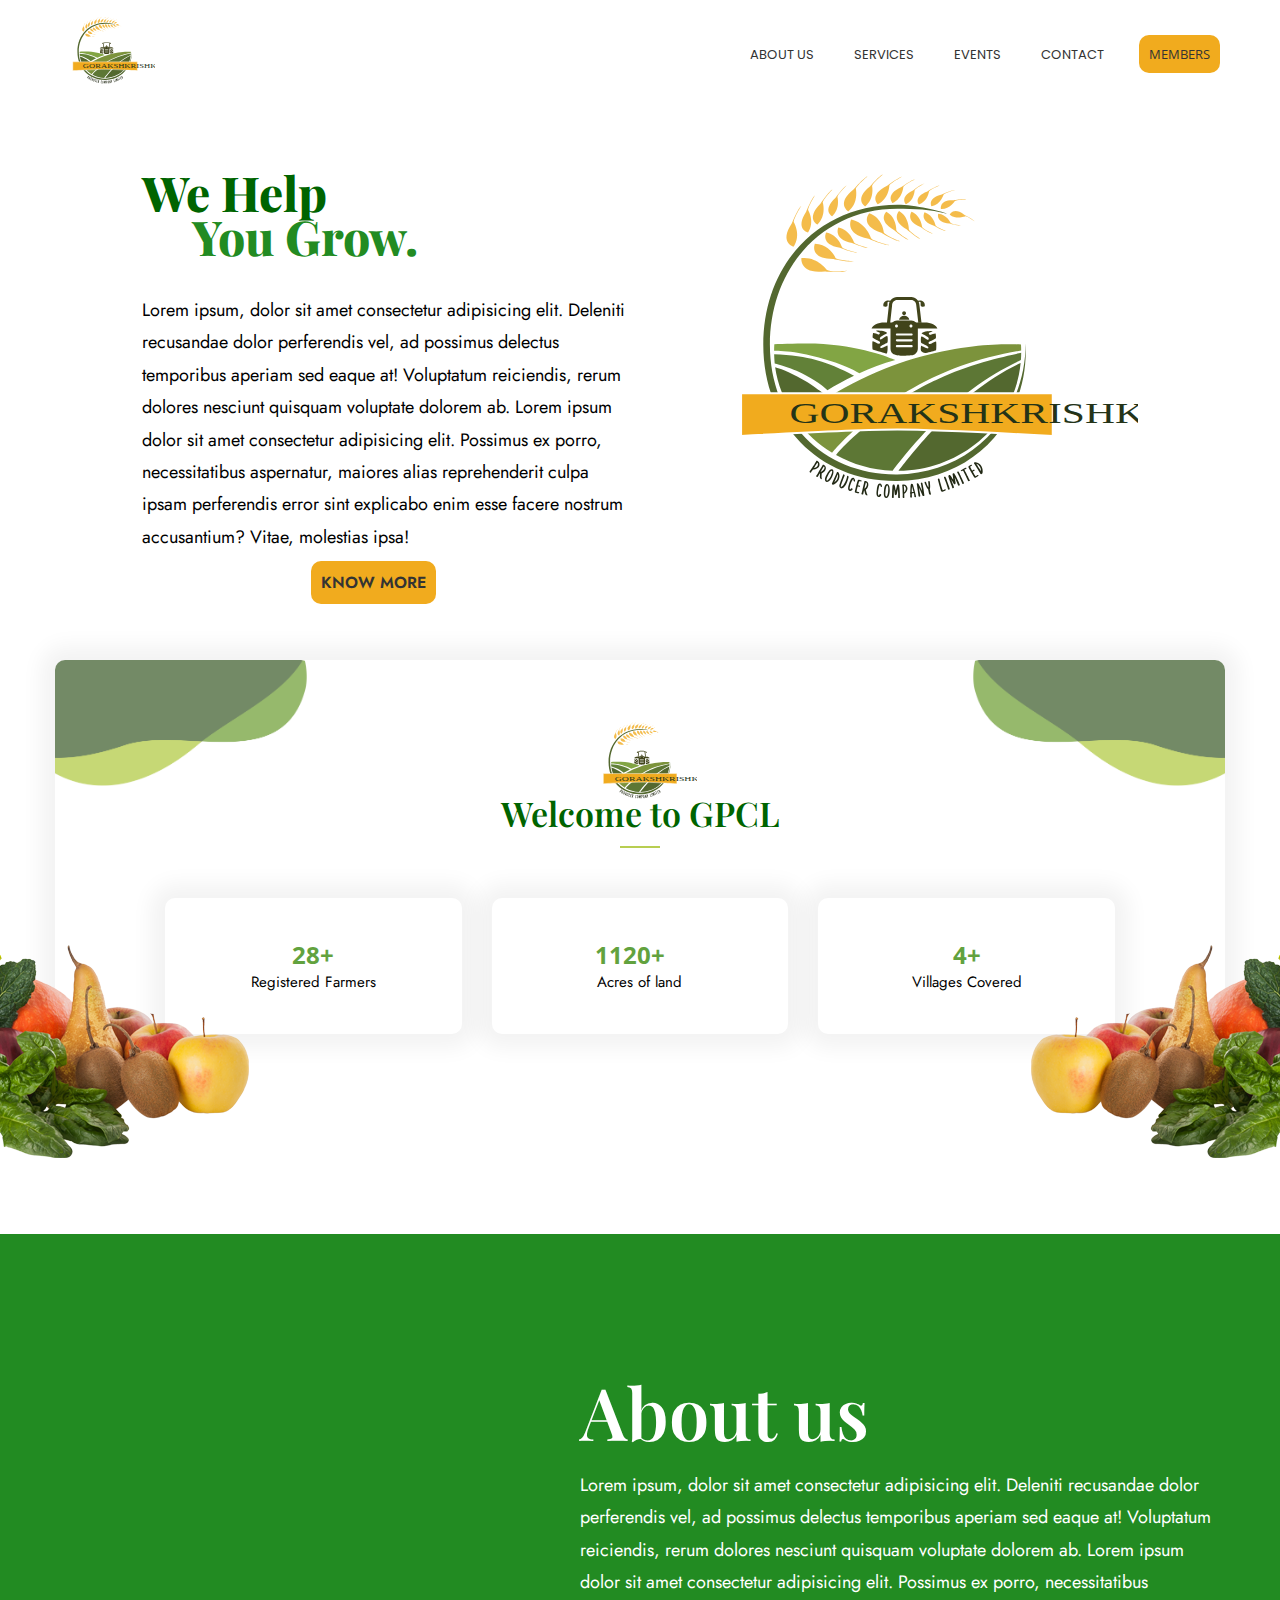
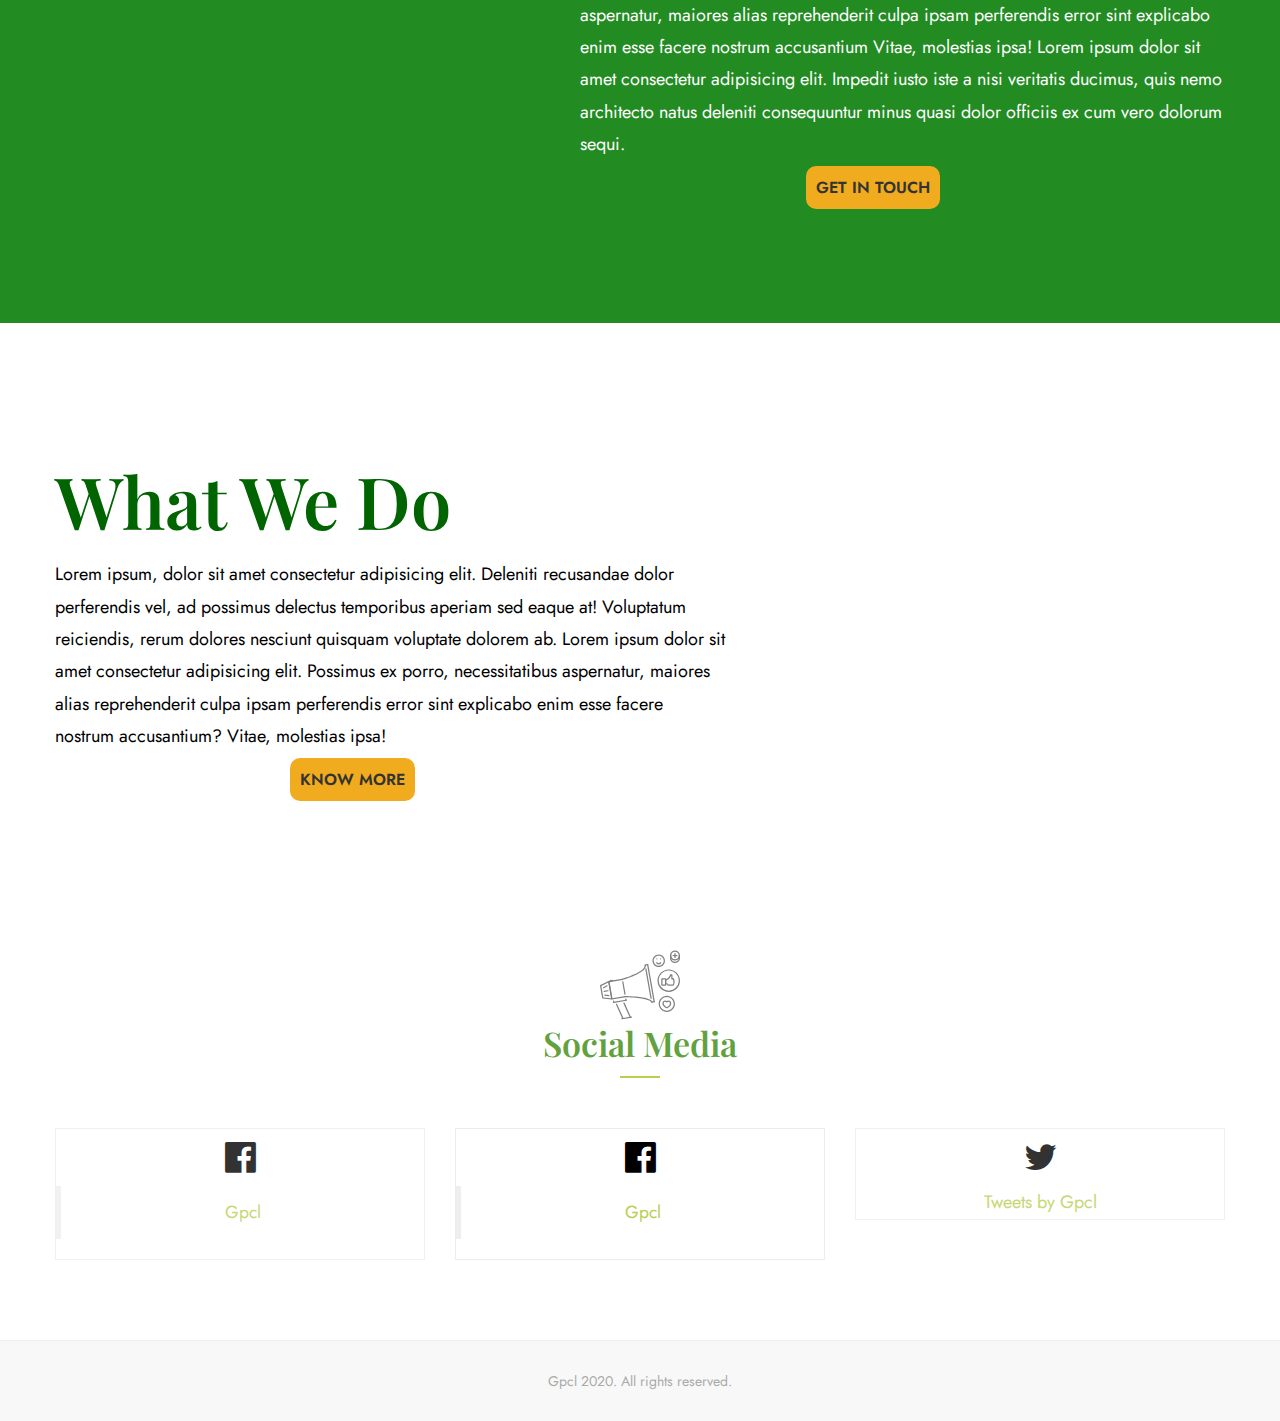
==== commit 08307dc1: "added about and what we do section" ====
--- a/index.html
+++ b/index.html
@@ -144,10 +144,10 @@
         <div class="row mainhead">
             <div class="col-lg-6">
                 <div class="section-title1">
-          <h2>WE HELP </h2>
+          <h2>We Help </h2>
                 </div>
                  <div class="section-title2">
-          <h2>YOU GROW.</h2>
+          <h2>You Grow.</h2>
                 </div>
                 <div class="info">
                 <p>
@@ -248,6 +248,109 @@
         </div>
     </section>
 
+         <section class="about-farm">
+        <div class="auto-container">
+            <!--Section Title-->
+            <div class="row">
+                <!--Column-->
+                <div class="column col-lg-5 col-md-4 col-sm-12 col-xs-12">
+                    <figure class="image-box wow fadeInLeft" data-wow-delay="0ms" data-wow-duration="1500ms"><img id="farmHeadquarters" src="image/GPCL_Logo.svg" alt="" style="border-radius: 5px;"></figure>
+                </div>
+                <!--Column-->
+                <div class="column col-lg-7 col-md-8 col-sm-12 col-xs-12">
+                    <div class="containertextright2">
+                  <div class="containerhead">
+                <h2 style="color: #fff;">About us</h2>
+                 </div>
+                   <div class="containertext2">
+                <p>
+                Lorem ipsum, dolor sit amet consectetur adipisicing elit. Deleniti recusandae dolor perferendis vel, ad possimus delectus temporibus aperiam sed eaque at! Voluptatum reiciendis, rerum dolores nesciunt quisquam voluptate dolorem ab.
+                Lorem ipsum dolor sit amet consectetur adipisicing elit. Possimus ex porro, necessitatibus aspernatur, maiores alias reprehenderit culpa ipsam perferendis error sint explicabo enim esse facere nostrum accusantium Vitae, molestias ipsa! Lorem ipsum dolor sit amet consectetur adipisicing elit. Impedit iusto iste a nisi veritatis ducimus, quis nemo architecto natus deleniti consequuntur minus quasi dolor officiis ex cum vero dolorum sequi.</p>
+                </div>
+                <a href=" " class="memberbutton landingbtn">Get In Touch</a>
+                </div>
+                </div>
+            </div>
+            
+        </div>
+    </section>
+
+    <section class="whatwedo about-farm">
+      <div class="auto-container">
+            <!--Section Title-->
+            <div class="row">
+                <!--Column-->
+                <div class="column col-lg-7 col-md-8 col-sm-12 col-xs-12">
+                  <div class="containerhead">
+                <h2>What We Do</h2>
+                 </div>
+                   <div class="containertext2">
+                <p>
+                Lorem ipsum, dolor sit amet consectetur adipisicing elit. Deleniti recusandae dolor perferendis vel, ad possimus delectus temporibus aperiam sed eaque at! Voluptatum reiciendis, rerum dolores nesciunt quisquam voluptate dolorem ab.
+                Lorem ipsum dolor sit amet consectetur adipisicing elit. Possimus ex porro, necessitatibus aspernatur, maiores alias reprehenderit culpa ipsam perferendis error sint explicabo enim esse facere nostrum accusantium? Vitae, molestias ipsa!</p>
+                </div>
+                <a href=" " class="memberbutton landingbtn">Know More</a>
+                </div>
+
+
+                <div class="column col-lg-5 col-md-4 col-sm-12 col-xs-12">
+                    <figure class="image-box wow fadeInLeft" data-wow-delay="0ms" data-wow-duration="1500ms"><img id="farmHeadquarters" src="image/GPCL_Logo.svg" alt=""></figure>
+                </div>
+                <!--Column-->
+                
+            </div>
+            
+        </div>
+    </section>
+    
+     <section class="sponsors-style-one" id="social-media-section">
+    	<div class="auto-container">
+        	<!--Section Title-->
+            <div class="sec-title-one" id="social-media">
+                <h2 class="timeline-header" style="margin-top: 5px;">Social Media</h2>
+            </div>
+            
+    		<div class="row">
+                <div class="col-md-4 column social-media-column" id="sahyadri-left-social">
+                    <div class="footer-widget gallery-widget">
+                        <h1 style="font-family: inherit;font-weight: 700;">
+                            <span class="fa fa-facebook-official"></span>
+                        </h1>	
+                        <div class="clearfix actual-thingy">
+                            <div class="fb-page" data-href=" " data-tabs="timeline" data-width="340" data-height="500" data-small-header="true" data-adapt-container-width="true" data-hide-cover="false" data-show-facepile="true"><blockquote cite=" " class="fb-xfbml-parse-ignore"><a href=" ">Gpcl</a></blockquote></div>
+                        </div>
+                    </div>
+                </div>
+                
+
+                
+                <div class="col-md-4 column social-media-column middle-media" id="sahyadri-middle-social">
+                    <div class="footer-widget gallery-widget">
+                        <h1 style="font-family: inherit;font-weight: 700;">
+                            <span class="fa fa-facebook-official"></span>
+                        </h1>	
+                        <div class="clearfix actual-thingy">
+                            <div class="fb-page" data-href=" " data-tabs="timeline" data-width="" data-height="" data-small-header="true" data-adapt-container-width="true" data-hide-cover="false" data-show-facepile="true"><blockquote cite=" " class="fb-xfbml-parse-ignore"><a href=" ">Gpcl</a></blockquote></div>
+                        </div>
+                    </div>
+                </div>
+    
+
+
+                <div class="col-md-4 column social-media-column" id="sahyadri-right-social">
+                    <div class="footer-widget gallery-widget">
+                        <h1 style="font-family: inherit;font-weight: 700;">
+                            <span class="fa fa-twitter"></span>
+                        </h1>	
+                        <div class="clearfix actual-thingy">
+                            <a class="twitter-timeline" data-width="340" data-height="500" data-dnt="true" href=" ">Tweets by Gpcl</a> <script async src="../platform.twitter.com/widgets.js" charset="utf-8"></script>
+                        </div>
+                    </div>
+                </div>
+            </div>
+        </div>
+    </section>
+
     <footer class="main-footer footer-style-one">
 
     <!--Footer Bottom-->
--- a/css/main.css
+++ b/css/main.css
@@ -23,7 +23,7 @@
   font-family: "Playfair Display", serif;
   font-weight: 800;
   font-size: 48px;
-  text-transform: lowercase;
+
   color: #006400;
   margin-bottom: 0px;
   line-height: 50px;
@@ -32,7 +32,7 @@
   font-family: "Playfair Display", serif;
   font-weight: 800;
   font-size: 48px;
-  text-transform: lowercase;
+
   color: #228b22;
   margin-left: 50px;
   margin-top: 0;
@@ -59,7 +59,7 @@
     text-align: center;
     font-weight: 600;
     font-size: 40px;
-    text-transform: lowercase;
+
     line-height: 50px;
   }
   .section-title2 h2 {
@@ -72,3 +72,24 @@
     line-height: 0.8;
   }
 }
+
+.about-farm {
+  background-color: #228b22;
+  color: #fff;
+}
+
+.whatwedo {
+  background-color: #fff;
+  color: black;
+}
+
+.containerhead h2 {
+  font-family: "Playfair Display", serif;
+  font-weight: 600;
+  font-size: 72px;
+  color: #006400;
+}
+
+.containertextright2 {
+  padding-left: 25px;
+}
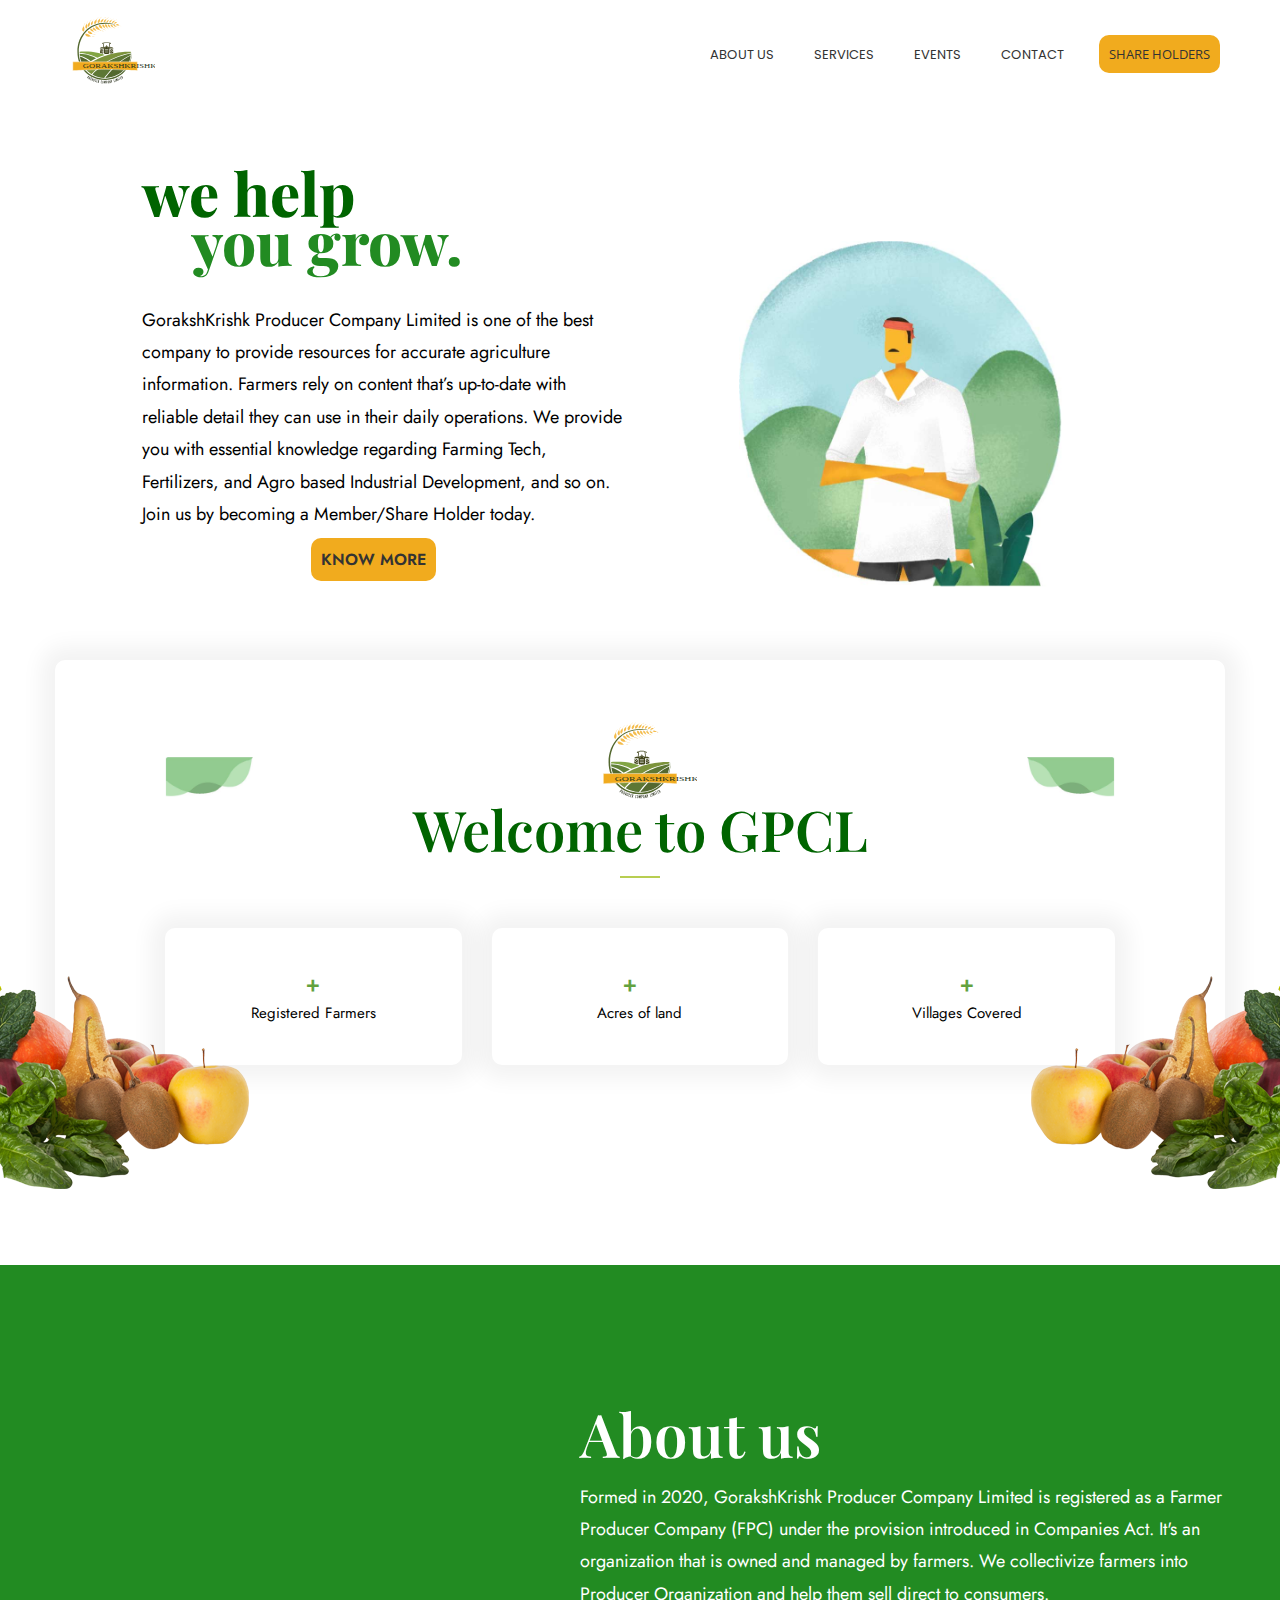
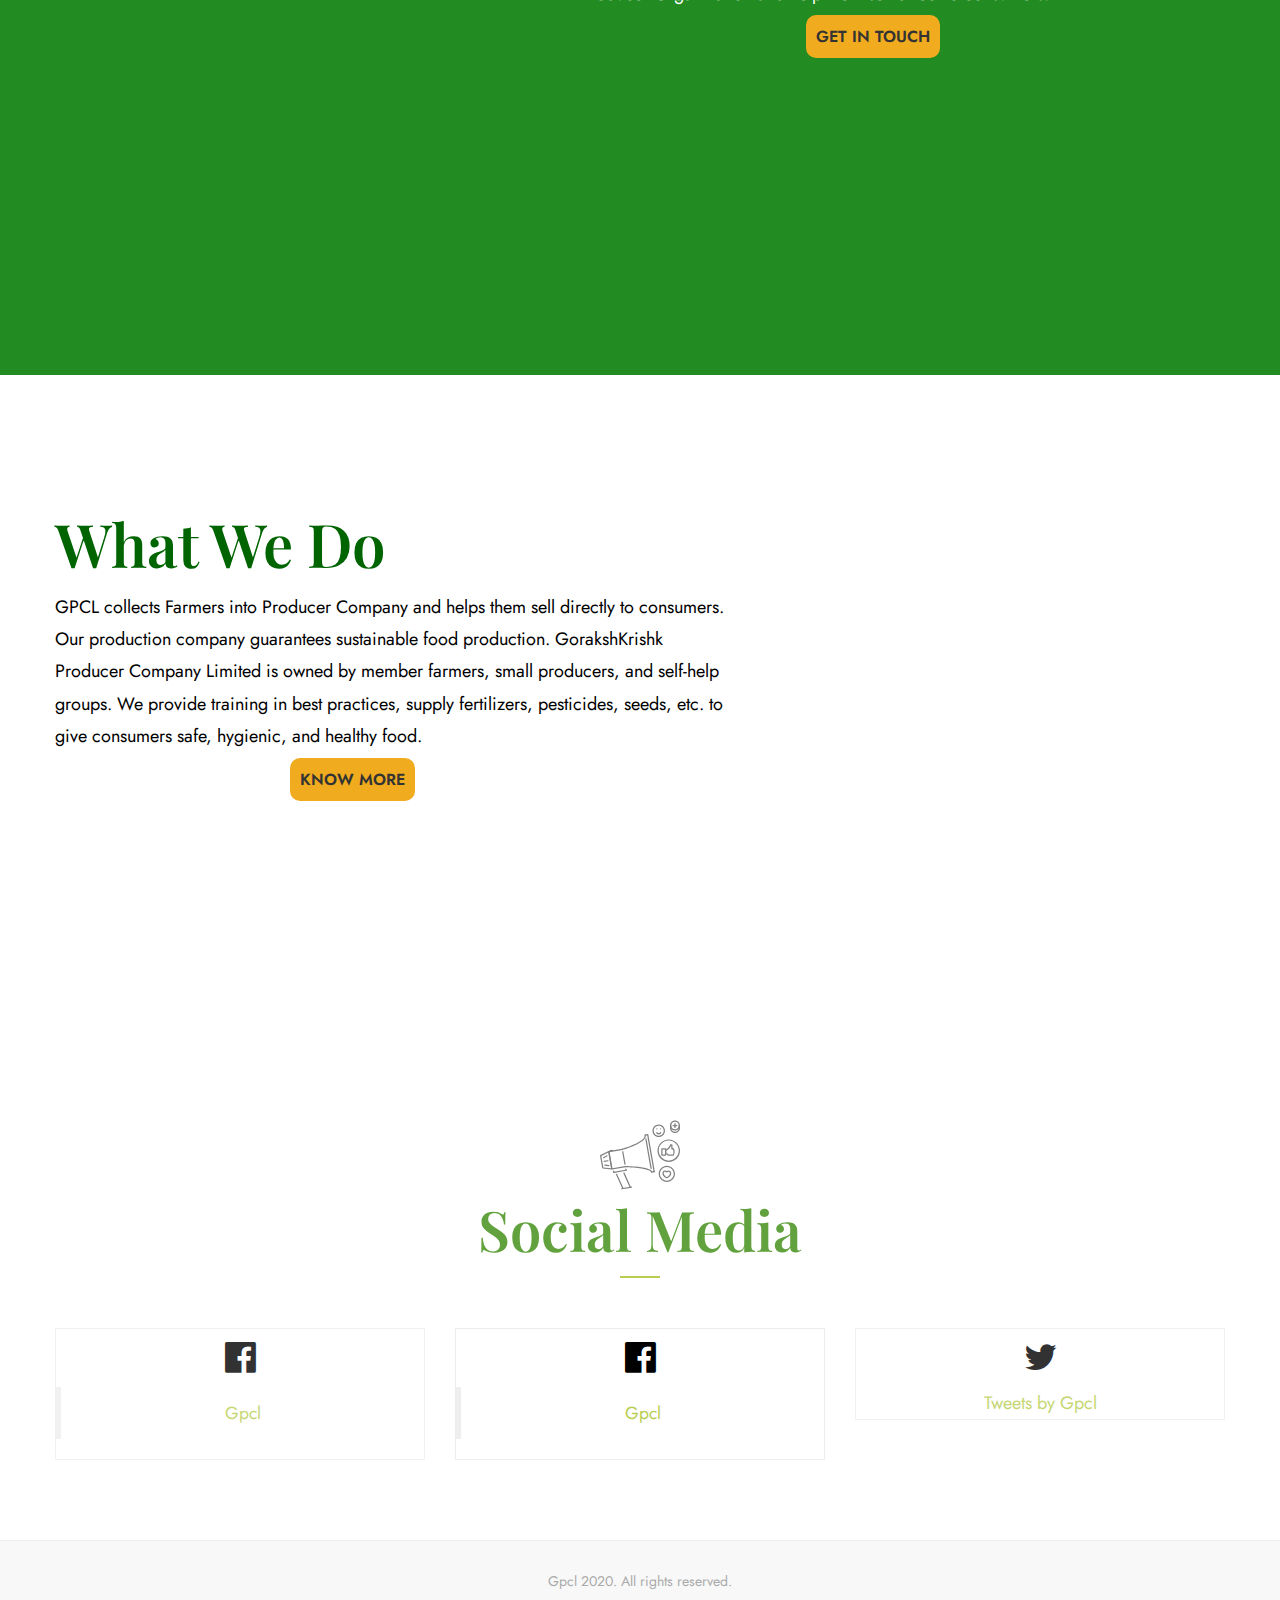
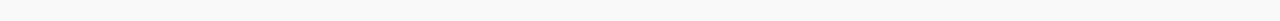
==== commit 3662f667: "client update 2.0" ====
--- a/index.html
+++ b/index.html
@@ -65,7 +65,7 @@
                 <li id=""><a href="">Services</a></li>
                 <li id=""><a href="">Events</a></li>
                 <li id=""><a href="">Contact</a></li>
-                 <a href=" " class="memberbutton">Members</a>
+                 <a href=" " class="memberbutton">Share Holders</a>
                 </ul>
                
               </div>
@@ -106,7 +106,7 @@
                 <li id=""><a href="">Servises</a></li>
                 <li id=""><a href="">Events</a></li>
                 <li id=""><a href="">Contact</a></li>
-                <a href=" " class="memberbutton">Members</a>
+                <a href=" " class="memberbutton">Share Holders</a>
                 </ul>
       </div>
       <!-- /.Side-menu -->
@@ -144,20 +144,19 @@
         <div class="row mainhead">
             <div class="col-lg-6">
                 <div class="section-title1">
-          <h2>We Help </h2>
+          <h2>we help </h2>
                 </div>
                  <div class="section-title2">
-          <h2>You Grow.</h2>
+          <h2>you grow.</h2>
                 </div>
                 <div class="info">
                 <p>
-                Lorem ipsum, dolor sit amet consectetur adipisicing elit. Deleniti recusandae dolor perferendis vel, ad possimus delectus temporibus aperiam sed eaque at! Voluptatum reiciendis, rerum dolores nesciunt quisquam voluptate dolorem ab.
-                Lorem ipsum dolor sit amet consectetur adipisicing elit. Possimus ex porro, necessitatibus aspernatur, maiores alias reprehenderit culpa ipsam perferendis error sint explicabo enim esse facere nostrum accusantium? Vitae, molestias ipsa!</p>
+                GorakshKrishk Producer Company Limited is one of the best company to provide resources for accurate agriculture information. Farmers rely on content that’s up-to-date with reliable detail they can use in their daily operations. We provide you with essential knowledge regarding Farming Tech, Fertilizers, and Agro based Industrial Development, and so on. Join us by becoming a Member/Share Holder today.</p>
                 </div>
                 <a href=" " class="memberbutton landingbtn">Know more</a>
             </div>
             <div class="col-lg-6">
-              <img src="image/GPCL_Logo.svg" alt=" " />
+              <img src="images/farmer1.svg" alt=" " />
             </div> 
         </div>
     </div>
@@ -254,7 +253,7 @@
             <div class="row">
                 <!--Column-->
                 <div class="column col-lg-5 col-md-4 col-sm-12 col-xs-12">
-                    <figure class="image-box wow fadeInLeft" data-wow-delay="0ms" data-wow-duration="1500ms"><img id="farmHeadquarters" src="image/GPCL_Logo.svg" alt="" style="border-radius: 5px;"></figure>
+                    <figure class="image-box wow fadeInLeft" data-wow-delay="0ms" data-wow-duration="1500ms"><img id="farmHeadquarters" src="images/planting.svg" alt="" style="border-radius: 5px;"></figure>
                 </div>
                 <!--Column-->
                 <div class="column col-lg-7 col-md-8 col-sm-12 col-xs-12">
@@ -264,9 +263,7 @@
                  </div>
                    <div class="containertext2">
                 <p>
-                Lorem ipsum, dolor sit amet consectetur adipisicing elit. Deleniti recusandae dolor perferendis vel, ad possimus delectus temporibus aperiam sed eaque at! Voluptatum reiciendis, rerum dolores nesciunt quisquam voluptate dolorem ab.
-                Lorem ipsum dolor sit amet consectetur adipisicing elit. Possimus ex porro, necessitatibus aspernatur, maiores alias reprehenderit culpa ipsam perferendis error sint explicabo enim esse facere nostrum accusantium Vitae, molestias ipsa! Lorem ipsum dolor sit amet consectetur adipisicing elit. Impedit iusto iste a nisi veritatis ducimus, quis nemo architecto natus deleniti consequuntur minus quasi dolor officiis ex cum vero dolorum sequi.</p>
-                </div>
+               Formed in 2020, GorakshKrishk Producer Company Limited is registered as a Farmer Producer Company (FPC) under the provision introduced in Companies Act. It's an organization that is owned and managed by farmers. We collectivize farmers into Producer Organization and help them sell direct to consumers.  </div>
                 <a href=" " class="memberbutton landingbtn">Get In Touch</a>
                 </div>
                 </div>
@@ -286,15 +283,13 @@
                  </div>
                    <div class="containertext2">
                 <p>
-                Lorem ipsum, dolor sit amet consectetur adipisicing elit. Deleniti recusandae dolor perferendis vel, ad possimus delectus temporibus aperiam sed eaque at! Voluptatum reiciendis, rerum dolores nesciunt quisquam voluptate dolorem ab.
-                Lorem ipsum dolor sit amet consectetur adipisicing elit. Possimus ex porro, necessitatibus aspernatur, maiores alias reprehenderit culpa ipsam perferendis error sint explicabo enim esse facere nostrum accusantium? Vitae, molestias ipsa!</p>
-                </div>
+                GPCL collects Farmers into Producer Company and helps them sell directly to consumers. Our production company guarantees sustainable food production. GorakshKrishk Producer Company Limited is owned by member farmers, small producers, and self-help groups. We provide training in best practices, supply fertilizers, pesticides, seeds, etc. to give consumers safe, hygienic, and healthy food.  </div>
                 <a href=" " class="memberbutton landingbtn">Know More</a>
                 </div>
 
 
                 <div class="column col-lg-5 col-md-4 col-sm-12 col-xs-12">
-                    <figure class="image-box wow fadeInLeft" data-wow-delay="0ms" data-wow-duration="1500ms"><img id="farmHeadquarters" src="image/GPCL_Logo.svg" alt=""></figure>
+                    <figure class="image-box wow fadeInLeft" data-wow-delay="0ms" data-wow-duration="1500ms"><img id="farmHeadquarters" src="images/crop.svg" alt=""></figure>
                 </div>
                 <!--Column-->
                 
--- a/css/style.css
+++ b/css/style.css
@@ -6658,7 +6658,7 @@
   top: 0;
   right: 0;
   width: 20vw;
-  background-image: url(../images/environment/idk.png);
+  background-image: url(../images/environment/upborder.svg);
   height: 50%;
   opacity: 0.7;
   background-size: contain;
--- a/css/main.css
+++ b/css/main.css
@@ -22,8 +22,7 @@
 .section-title1 h2 {
   font-family: "Playfair Display", serif;
   font-weight: 800;
-  font-size: 48px;
-
+  font-size: 60px;
   color: #006400;
   margin-bottom: 0px;
   line-height: 50px;
@@ -31,7 +30,7 @@
 .section-title2 h2 {
   font-family: "Playfair Display", serif;
   font-weight: 800;
-  font-size: 48px;
+  font-size: 60px;
 
   color: #228b22;
   margin-left: 50px;
@@ -51,6 +50,7 @@
 
 .sec-title-one h2 {
   font-family: "Playfair Display", serif;
+  font-size: 56px;
   font-weight: 600;
   color: #006400;
 }
@@ -86,7 +86,7 @@
 .containerhead h2 {
   font-family: "Playfair Display", serif;
   font-weight: 600;
-  font-size: 72px;
+  font-size: 60px;
   color: #006400;
 }
 
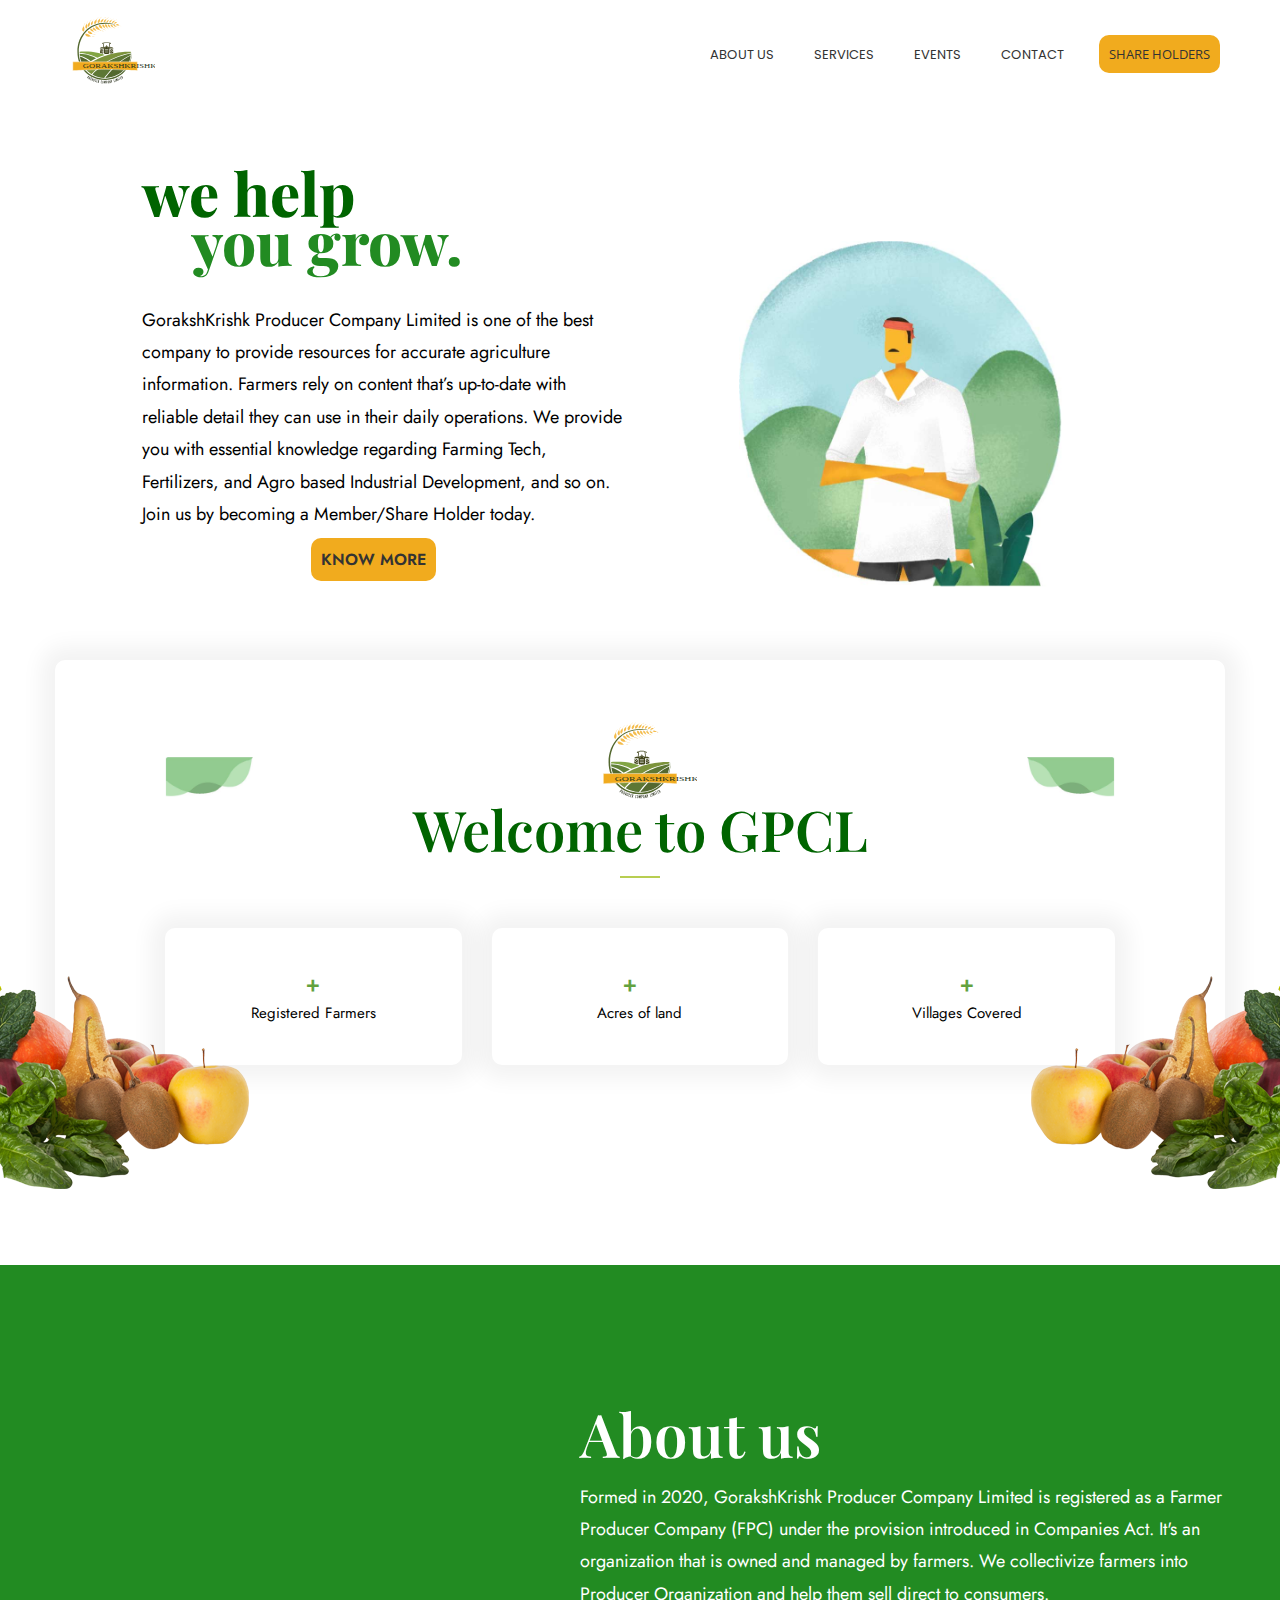
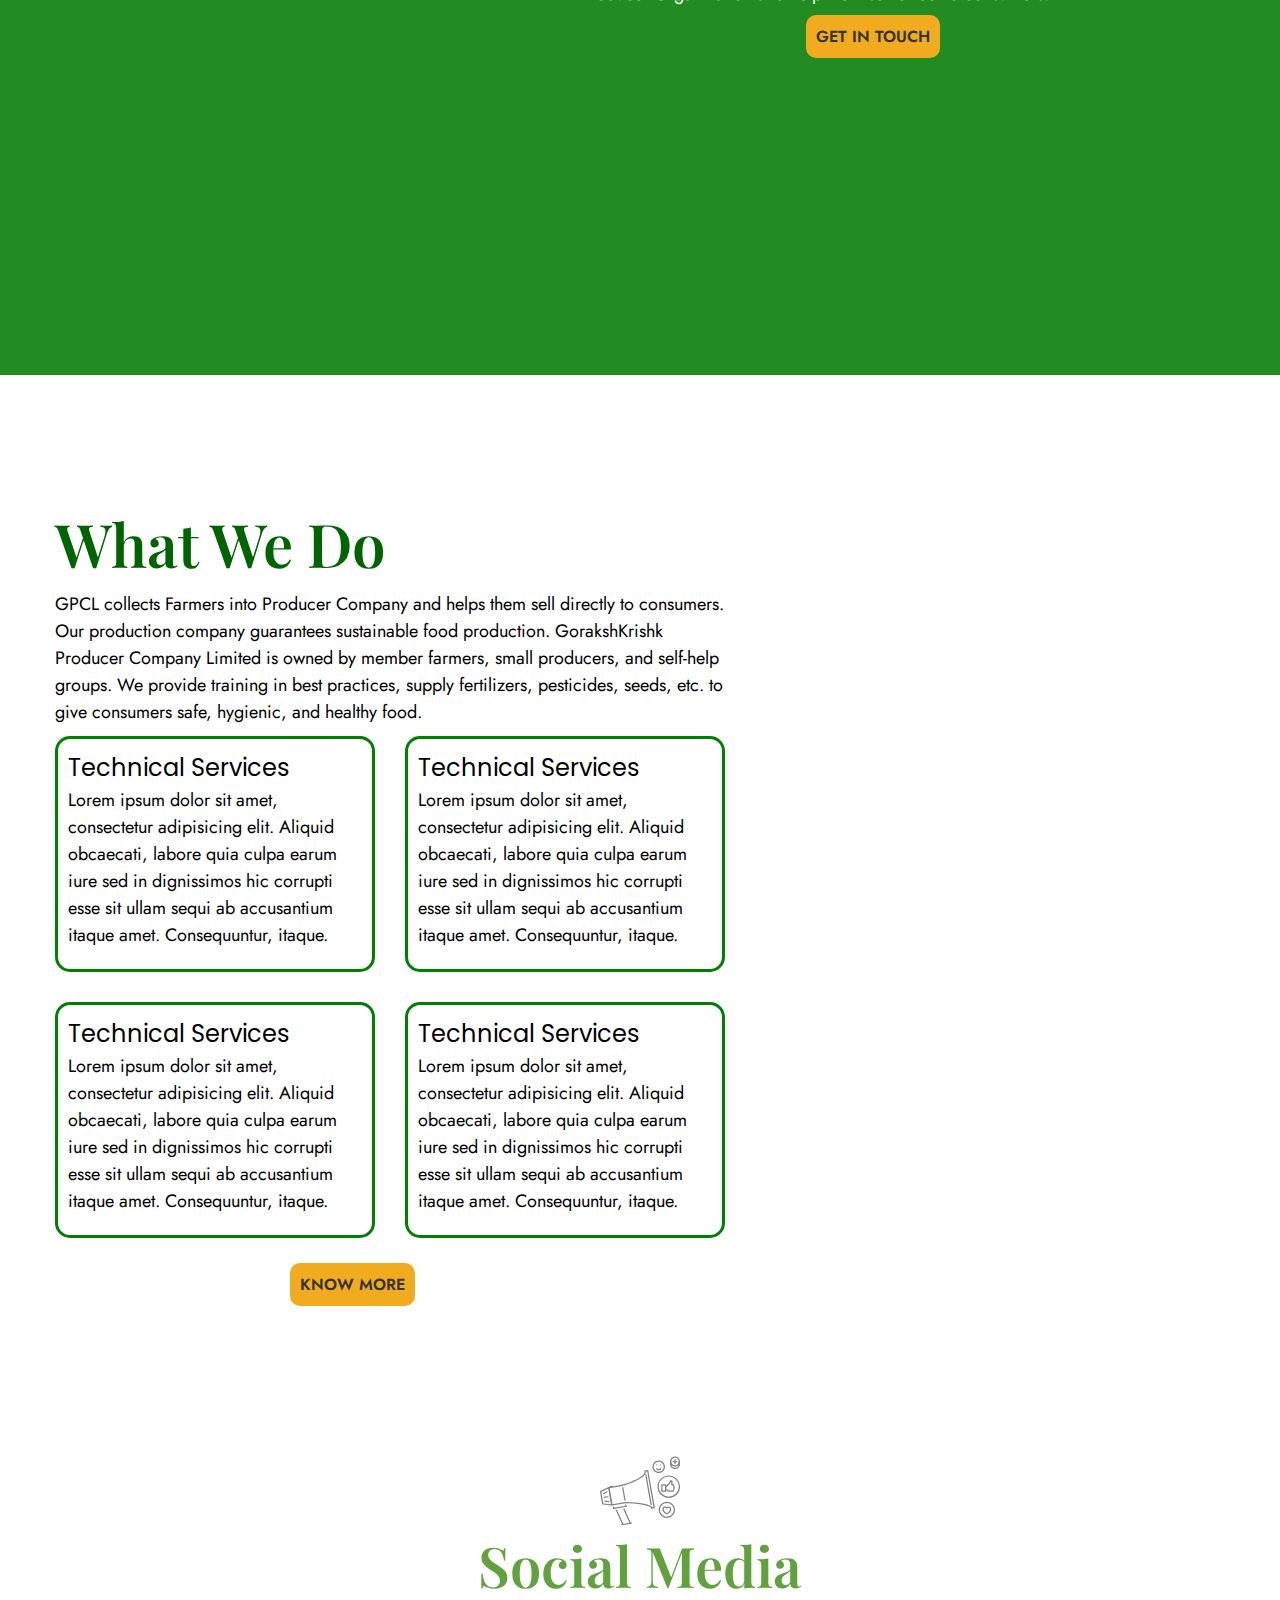
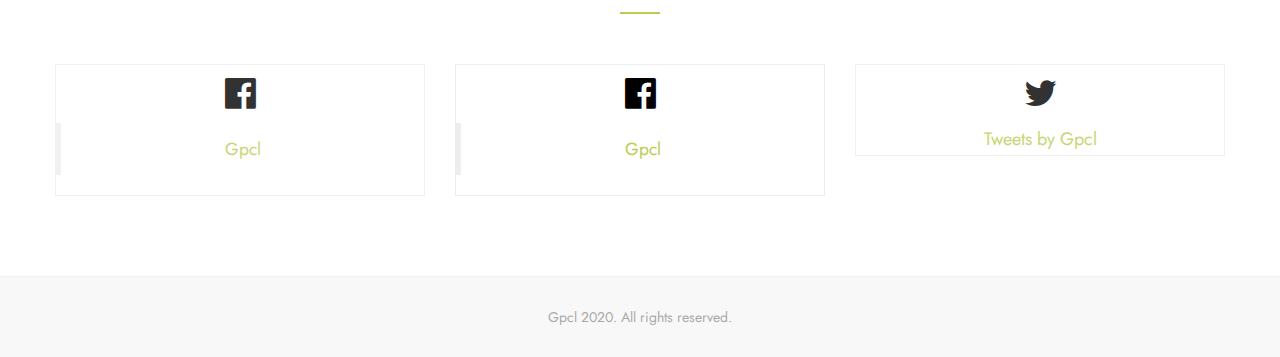
==== commit aeeb726d: "ADDED WHAT WE DO SECTION" ====
--- a/index.html
+++ b/index.html
@@ -279,11 +279,41 @@
                 <!--Column-->
                 <div class="column col-lg-7 col-md-8 col-sm-12 col-xs-12">
                   <div class="containerhead">
-                <h2>What We Do</h2>
+                    <h2>What We Do</h2>
                  </div>
                    <div class="containertext2">
-                <p>
-                GPCL collects Farmers into Producer Company and helps them sell directly to consumers. Our production company guarantees sustainable food production. GorakshKrishk Producer Company Limited is owned by member farmers, small producers, and self-help groups. We provide training in best practices, supply fertilizers, pesticides, seeds, etc. to give consumers safe, hygienic, and healthy food.  </div>
+                        <p>
+                    GPCL collects Farmers into Producer Company and helps them sell directly to consumers. Our production company guarantees sustainable food production. GorakshKrishk Producer Company Limited is owned by member farmers, small producers, and self-help groups. We provide training in best practices, supply fertilizers, pesticides, seeds, etc. to give consumers safe, hygienic, and healthy food.  </div>
+                
+                <div class="cards row">
+                   <div class="column col-lg-6 col-md-8 col-sm-12 col-xs-12">
+                       <div class="card">
+                       <h3>Technical Services</h3>
+                    <p>Lorem ipsum dolor sit amet, consectetur adipisicing elit. Aliquid obcaecati, labore quia culpa earum iure sed in dignissimos hic corrupti esse sit ullam sequi ab accusantium itaque amet. Consequuntur, itaque.</p>
+                </div>
+                </div>
+                 <div class="column col-lg-6 col-md-8 col-sm-12 col-xs-12">
+                       <div class="card">
+                       <h3>Technical Services</h3>
+                    <p>Lorem ipsum dolor sit amet, consectetur adipisicing elit. Aliquid obcaecati, labore quia culpa earum iure sed in dignissimos hic corrupti esse sit ullam sequi ab accusantium itaque amet. Consequuntur, itaque.</p>
+                </div>
+                </div>
+                </div>
+                <div class="cards row">
+                   <div class="column col-lg-6 col-md-8 col-sm-12 col-xs-12">
+                       <div class="card">
+                       <h3>Technical Services</h3>
+                    <p>Lorem ipsum dolor sit amet, consectetur adipisicing elit. Aliquid obcaecati, labore quia culpa earum iure sed in dignissimos hic corrupti esse sit ullam sequi ab accusantium itaque amet. Consequuntur, itaque.</p>
+                </div>
+                </div>
+                 <div class="column col-lg-6 col-md-8 col-sm-12 col-xs-12">
+                       <div class="card">
+                       <h3>Technical Services</h3>
+                    <p>Lorem ipsum dolor sit amet, consectetur adipisicing elit. Aliquid obcaecati, labore quia culpa earum iure sed in dignissimos hic corrupti esse sit ullam sequi ab accusantium itaque amet. Consequuntur, itaque.</p>
+                </div>
+                </div>
+                </div>
+                
                 <a href=" " class="memberbutton landingbtn">Know More</a>
                 </div>
 
--- a/css/main.css
+++ b/css/main.css
@@ -19,6 +19,13 @@
 .landing {
   height: 750px;
 }
+.landingbtn {
+  text-align: center;
+  font-size: 16px;
+  font-weight: 600;
+  margin-left: 35%;
+  margin-bottom: 5%;
+}
 .section-title1 h2 {
   font-family: "Playfair Display", serif;
   font-weight: 800;
@@ -37,13 +44,7 @@
   margin-top: 0;
   line-height: 0.8;
 }
-.landingbtn {
-  text-align: center;
-  font-size: 16px;
-  font-weight: 600;
-  margin-left: 35%;
-  margin-bottom: 5%;
-}
+
 .info {
   padding: 8% 0px 3px 0px;
 }
@@ -78,11 +79,6 @@
   color: #fff;
 }
 
-.whatwedo {
-  background-color: #fff;
-  color: black;
-}
-
 .containerhead h2 {
   font-family: "Playfair Display", serif;
   font-weight: 600;
@@ -93,3 +89,17 @@
 .containertextright2 {
   padding-left: 25px;
 }
+
+.whatwedo {
+  background-color: #fff;
+  color: black;
+}
+.whatwedo p {
+  line-height: 1.5;
+}
+.whatwedo .card {
+  box-sizing: border-box;
+  border: solid green;
+  padding: 10px;
+  border-radius: 15px;
+}
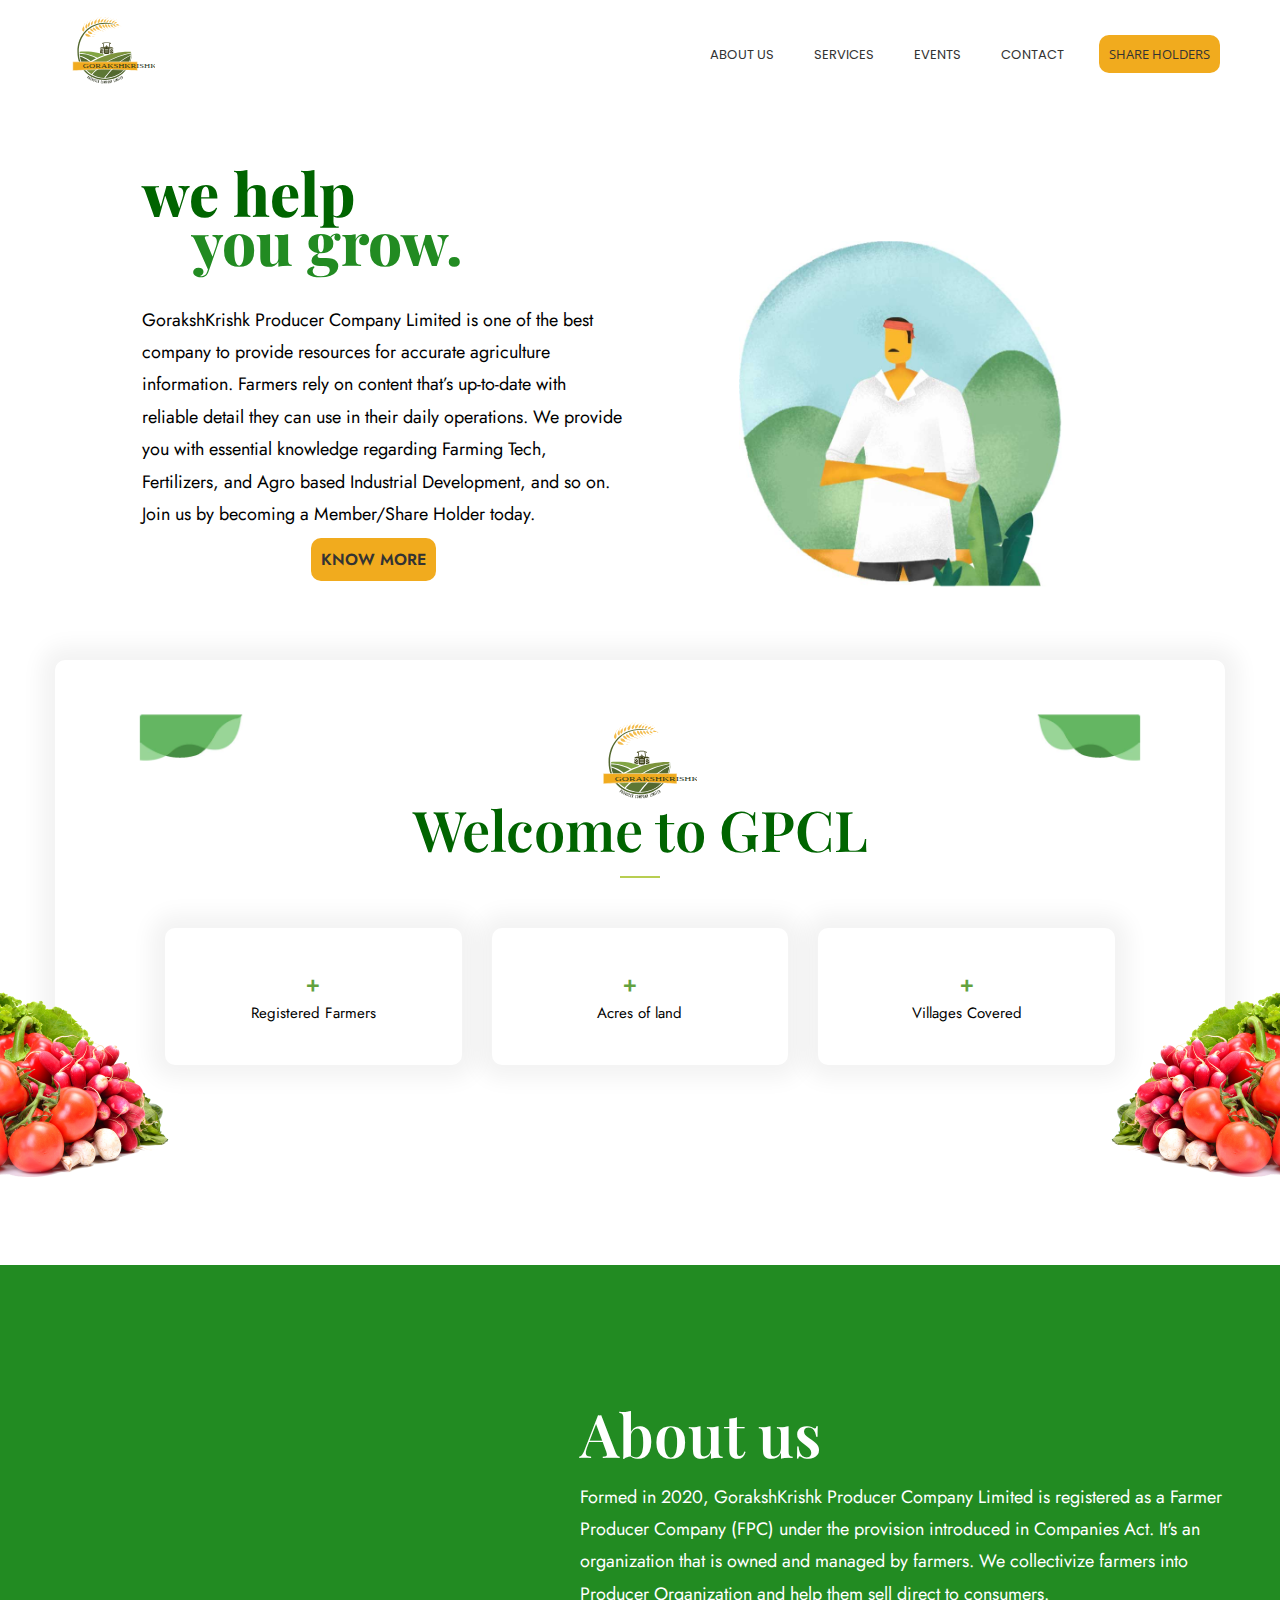
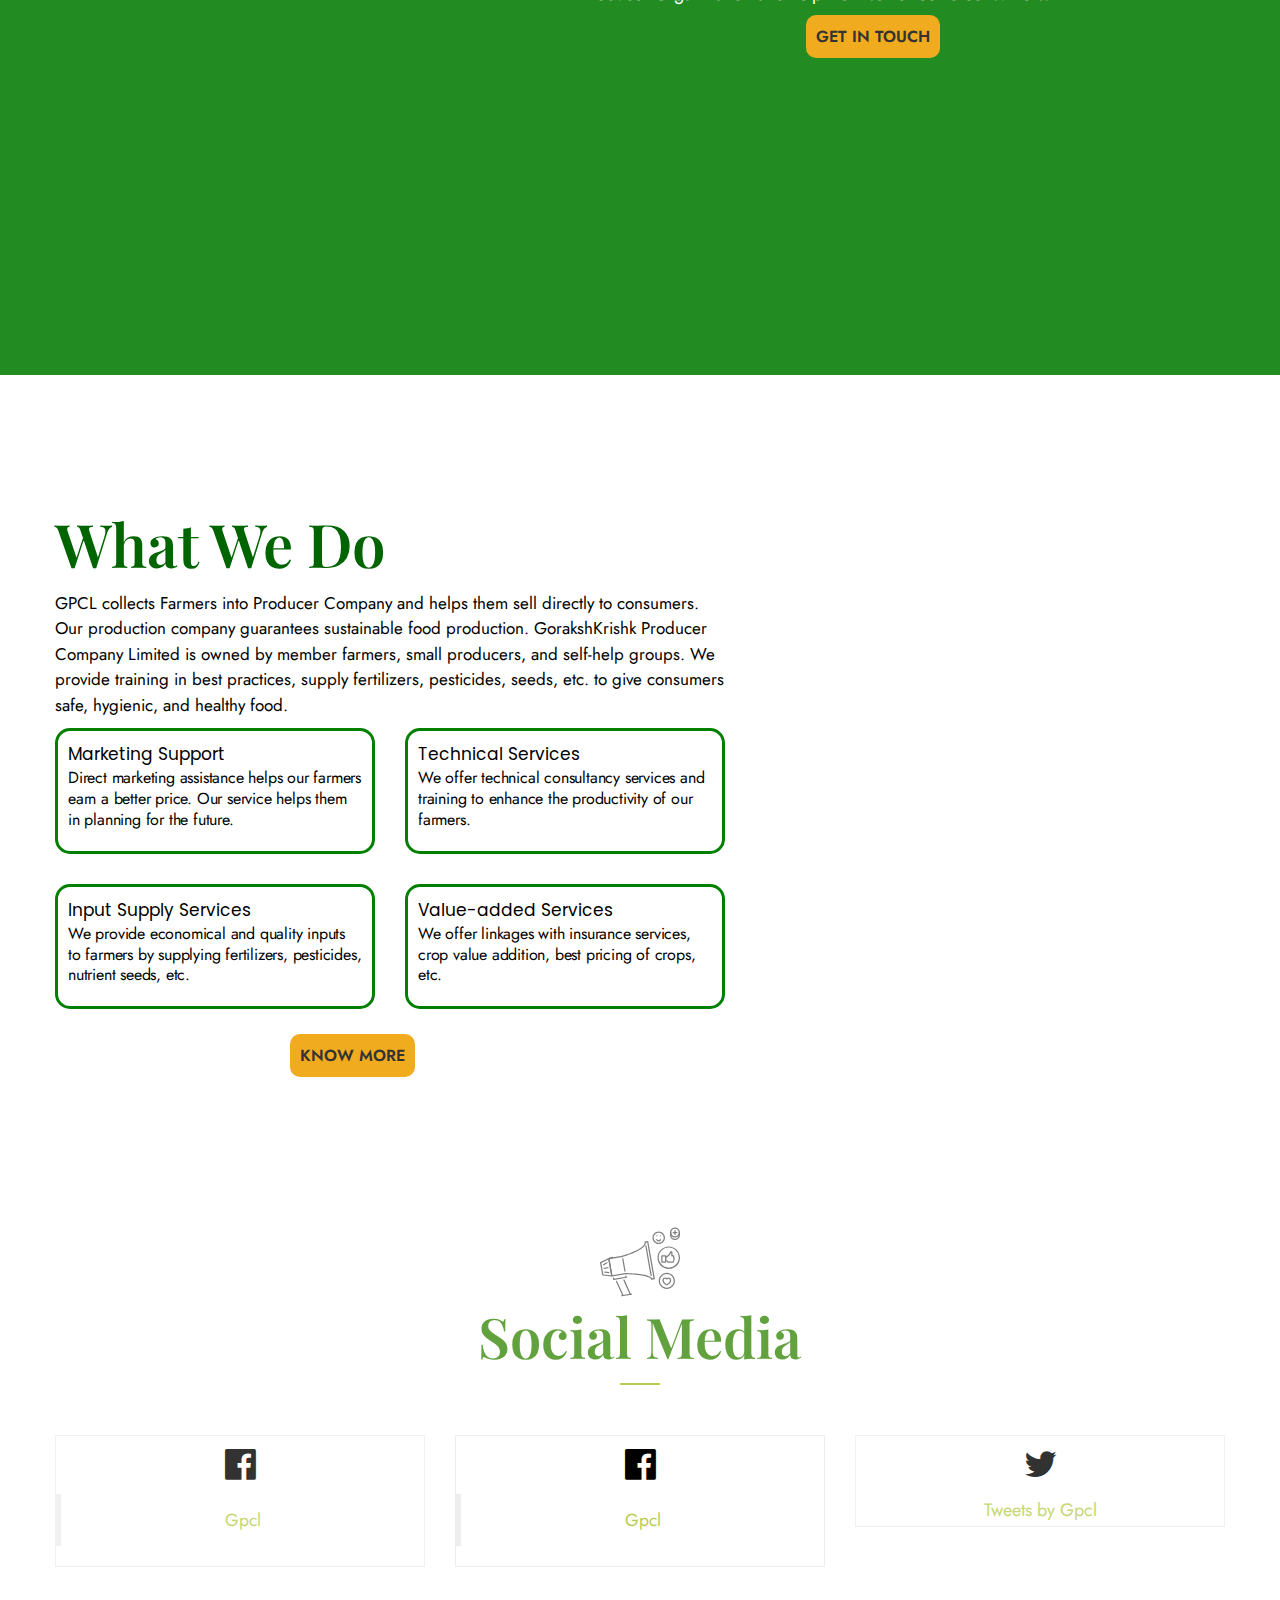
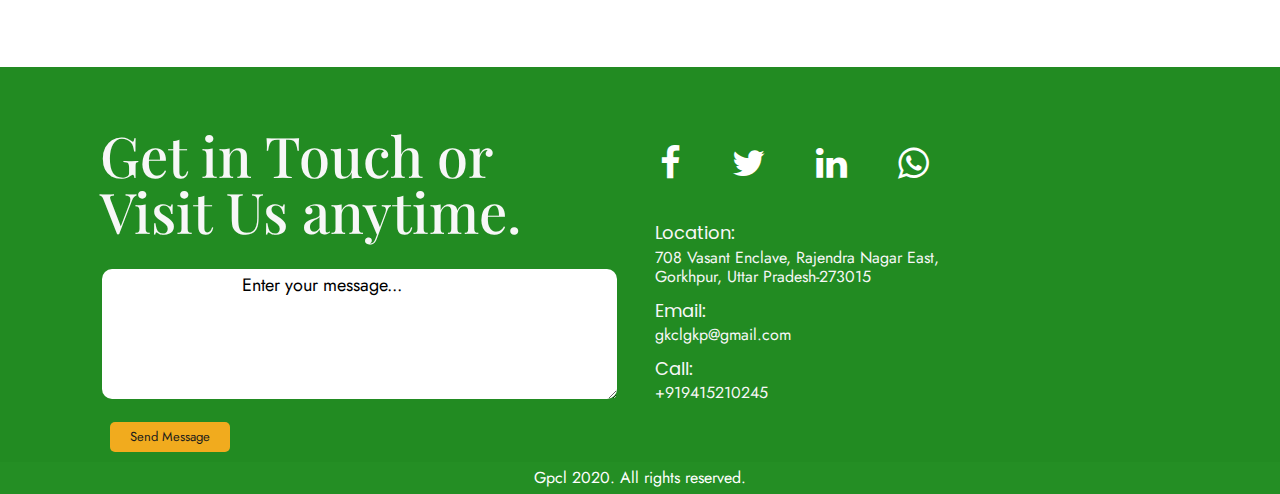
==== commit 6d903830: "added clent requirements  v2" ====
--- a/index.html
+++ b/index.html
@@ -21,6 +21,8 @@
 <link rel="preconnect" href="https://fonts.gstatic.com">
 <link href="https://fonts.googleapis.com/css2?family=Playfair+Display:wght@400;500;700;800&display=swap" rel="stylesheet">
 </head>
+
+   
 <body>
 <div class="page-wrapper">
     
@@ -287,29 +289,30 @@
                 
                 <div class="cards row">
                    <div class="column col-lg-6 col-md-8 col-sm-12 col-xs-12">
-                       <div class="card">
+                        <div class="box">
+                       <div class="card">   
+                       <h3>Marketing Support </h3>
+                    <p>Direct marketing assistance helps our farmers earn a better price.  Our service helps them in planning for the future.</p>  </div>
+                </div>
+                </div>
+                 <div class="column col-lg-6 col-md-8 col-sm-12 col-xs-12">
+                       <div class="box"><div class="card">
                        <h3>Technical Services</h3>
-                    <p>Lorem ipsum dolor sit amet, consectetur adipisicing elit. Aliquid obcaecati, labore quia culpa earum iure sed in dignissimos hic corrupti esse sit ullam sequi ab accusantium itaque amet. Consequuntur, itaque.</p>
-                </div>
-                </div>
-                 <div class="column col-lg-6 col-md-8 col-sm-12 col-xs-12">
-                       <div class="card">
-                       <h3>Technical Services</h3>
-                    <p>Lorem ipsum dolor sit amet, consectetur adipisicing elit. Aliquid obcaecati, labore quia culpa earum iure sed in dignissimos hic corrupti esse sit ullam sequi ab accusantium itaque amet. Consequuntur, itaque.</p>
+                    <p>We offer technical consultancy services and training to enhance the productivity of our farmers. </p> </div>
                 </div>
                 </div>
                 </div>
                 <div class="cards row">
                    <div class="column col-lg-6 col-md-8 col-sm-12 col-xs-12">
-                       <div class="card">
-                       <h3>Technical Services</h3>
-                    <p>Lorem ipsum dolor sit amet, consectetur adipisicing elit. Aliquid obcaecati, labore quia culpa earum iure sed in dignissimos hic corrupti esse sit ullam sequi ab accusantium itaque amet. Consequuntur, itaque.</p>
+                        <div class="box"><div class="card">
+                       <h3>Input Supply Services </h3>
+                    <p>We provide economical and quality inputs to farmers by supplying fertilizers, pesticides, nutrient seeds, etc.  </p></div>
                 </div>
                 </div>
                  <div class="column col-lg-6 col-md-8 col-sm-12 col-xs-12">
-                       <div class="card">
-                       <h3>Technical Services</h3>
-                    <p>Lorem ipsum dolor sit amet, consectetur adipisicing elit. Aliquid obcaecati, labore quia culpa earum iure sed in dignissimos hic corrupti esse sit ullam sequi ab accusantium itaque amet. Consequuntur, itaque.</p>
+                       <div class="box"><div class="card">
+                       <h3>Value-added Services </h3>
+                    <p>We offer linkages with insurance services, crop value addition, best pricing of crops, etc. </p> </div>
                 </div>
                 </div>
                 </div>
@@ -375,19 +378,59 @@
             </div>
         </div>
     </section>
-
-    <footer class="main-footer footer-style-one">
-
-    <!--Footer Bottom-->
-    <div class="footer-bottom">
-        <!-- <div class="copyright">Gpcl 2020. All rights reserved.</div> -->
-        <div class="auto-container">
-            <!--Copyright-->
-             <div class="copyright">Gpcl 2020. All rights reserved.</div>
-           
-        </div> 
-    </footer>
-	<!-- Footer End -->
+    <div class="footer">
+        <div class="container">
+            <div class="row">
+                <div class="col-lg-6 col-sm-12 col-xs-12">
+                    <div class="footerbox">
+                        <h1>
+                            Get in Touch or <br> Visit Us anytime.
+                        </h1>
+                       
+                        <form> 
+                            <textarea rows="4" cols="50" name="comment" form="usrform">
+                            Enter your message...</textarea> <br> 
+                            
+                            <input type="Submit" id=" "  value="Send Message" class="subbtn">
+                            </form>
+                    </div>
+                </div>
+                <div class="col-lg-6 col-sm-12 col-xs-12">
+                    <div class="footerbox2">
+                        <div class="social-links">
+						<a href=": https://www.instagram.com/gorakhkrishkpcl/><i class="fa fa-instagram"></i></a>
+						<a href="https://www.facebook.com/gorakshkrishk.pcl"><i class="fa fa-facebook"></i></a>
+						<a href=" "><i class="fa fa-twitter"></i></a>
+						<a href="https://www.linkedin.com/in/gorakhkrishk-producer-company-ltd-88529b201/"><i class="fa fa-linkedin"></i></a>
+						<a href=" "><i class="fa fa-whatsapp"></i></a>
+					</div>  
+                       <div class="contactdetails">
+                <div class="address">
+                  <i class=" "></i>
+                  <h4>Location:</h4>
+                  <p>708 Vasant Enclave, Rajendra Nagar East,<br>Gorkhpur, Uttar Pradesh-273015</p>
+                </div>
+
+                <div class="email">
+                  <i class="icofont-envelope"></i>
+                  <h4>Email:</h4>
+                  <p>gkclgkp@gmail.com</p>
+                </div>
+
+                <div class="phone">
+                  <i class="icofont-phone"></i>
+                  <h4>Call:</h4>
+                  <p>+919415210245</p>
+                </div>
+              </div>
+                    </div>
+                </div>
+            </div>
+        </div>
+        <div class="copyright">Gpcl 2020. All rights reserved.</div>
+    </div>
+
+
 	
 	
 </div>
@@ -542,7 +585,7 @@
 
 
 #farmers-before::before{
-    background: url(images/resource/crop-image-right.png) center top no-repeat;
+    background: url(images/resource/fresh-vegitable.png) center top no-repeat;
     transform: scaleX(-1);
 /* background: url(images/fa.png) right center no-repeat; */
 /* margin-right: -80px; */
@@ -930,14 +973,7 @@
 </script>
 
 
-<!-- <script src="https://unpkg.com/aos@2.3.1/dist/aos.js"></script> -->
-<!-- <script>
-
-$(document).ready(function(){
-	AOS.init({ disable: 'mobile' });
-});
-
-</script> -->
+
 
 <script type="text/javascript">
     $(window).on('load',function(){
@@ -946,6 +982,4 @@
 </script>
 
 </body>
-
-<!-- Mirrored from www.sahyadrifarms.com/ by HTTrack Website Copier/3.x [XR&CO'2014], Tue, 01 Dec 2020 17:35:13 GMT -->
 </html>--- a/css/style.css
+++ b/css/style.css
@@ -1328,7 +1328,7 @@
 .intro-section .inner-part .content-box .inner-box:before {
   content: "";
   position: absolute;
-  bottom: -250px;
+  bottom: -400px;
   right: 100%;
   margin-right: -110px;
   width: 570px;
@@ -1341,12 +1341,12 @@
 .intro-section .inner-part .content-box .inner-box:after {
   content: "";
   position: absolute;
-  bottom: -250px;
+  bottom: -400px;
   left: 100%;
   margin-left: -110px;
   width: 570px;
   height: 510px;
-  background: url(../images/resource/crop-image-right.png) center top no-repeat;
+  background: url(../images/resource/fresh-vegitable.png) center top no-repeat;
   z-index: 1;
 }
 
@@ -6655,12 +6655,12 @@
 
 .sah-top-right {
   position: absolute;
-  top: 0;
+  top: -60px;
   right: 0;
   width: 20vw;
   background-image: url(../images/environment/upborder.svg);
-  height: 50%;
-  opacity: 0.7;
+  height: 70%;
+  opacity: 1;
   background-size: contain;
   background-repeat: no-repeat;
   border-radius: inherit;
--- a/css/main.css
+++ b/css/main.css
@@ -1,3 +1,11 @@
+@font-face {
+  font-family: "FuturaHeavyBT";
+  src: url("../fonts/manual/FuturaHeavyBT.ttf");
+
+  font-family: "FuturaStdBook";
+  src: url("../fonts/manual/FuturaStdBook.otf");
+}
+
 .memberbutton {
   margin: 0px 5px 0px 30px;
   padding: 10px;
@@ -38,7 +46,6 @@
   font-family: "Playfair Display", serif;
   font-weight: 800;
   font-size: 60px;
-
   color: #228b22;
   margin-left: 50px;
   margin-top: 0;
@@ -67,7 +74,6 @@
     text-align: center;
     font-weight: 600;
     font-size: 38px;
-
     margin-left: 5px;
     margin-top: 0;
     line-height: 0.8;
@@ -94,8 +100,23 @@
   background-color: #fff;
   color: black;
 }
+
+.whatwedo .box :hover {
+  background-color: rgb(12, 151, 30);
+  color: #fff;
+  transition: 0.3s;
+}
 .whatwedo p {
   line-height: 1.5;
+  font-size: 17px;
+}
+.whatwedo .card h3 {
+  font-size: 17px;
+}
+.whatwedo .card p {
+  line-height: 1.3;
+  letter-spacing: -0.2px;
+  font-size: 16px;
 }
 .whatwedo .card {
   box-sizing: border-box;
@@ -103,3 +124,65 @@
   padding: 10px;
   border-radius: 15px;
 }
+
+.footer {
+  margin-top: 20px;
+  padding-top: 50px;
+  background-color: #228b22;
+}
+.footerbox {
+  padding: 10px 30px;
+}
+
+.footer h1 {
+  font-family: "Playfair Display", serif;
+  line-height: 1;
+  font-weight: 500;
+  font-size: 56px;
+  color: #f7f7f7;
+}
+.footer textarea {
+  margin: 30px 5px 10px 2px;
+  border-radius: 10px;
+}
+.footer .subbtn {
+  margin-left: 10px;
+  padding: 5px 20px 5px 20px;
+  background-color: #f1ab1e;
+  border-radius: 5px;
+  font-size: 13px;
+  color: #1b1b1b;
+  text-align: center;
+  line-height: 20px;
+  letter-spacing: 0px;
+  font-weight: 400;
+  opacity: 1;
+}
+
+.social-links {
+  padding: 30px 5px 10px 5px;
+  font-size: 36px;
+  letter-spacing: 20px;
+}
+
+.contactdetails {
+  padding-top: 30px;
+  color: #f7f7f7;
+}
+
+.contactdetails p {
+  font-size: 16px;
+  line-height: 1.2em;
+}
+
+.footer .fa {
+  color: #fff;
+}
+.footer .copyright {
+  margin: 0;
+  padding: 0;
+  background-color: #248e24;
+  font-size: 16px;
+  text-align: center;
+  color: #fff;
+}
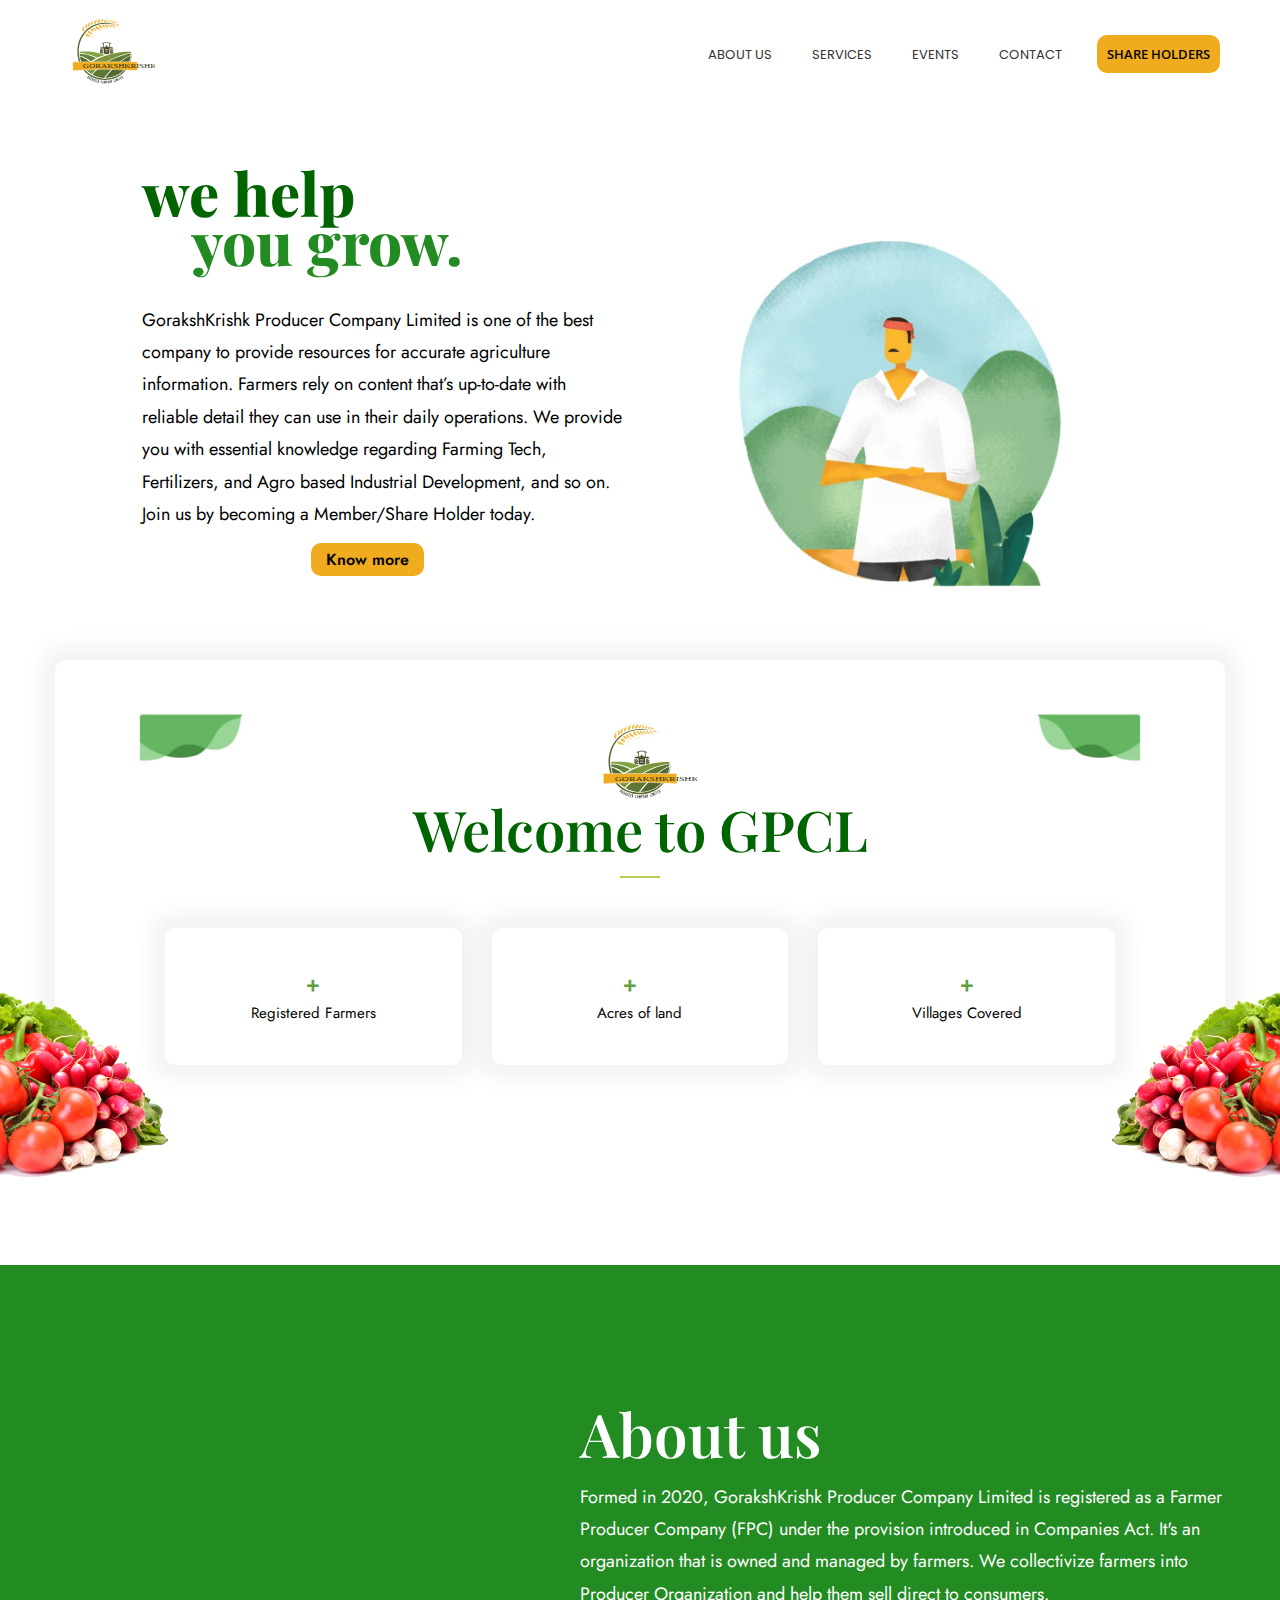
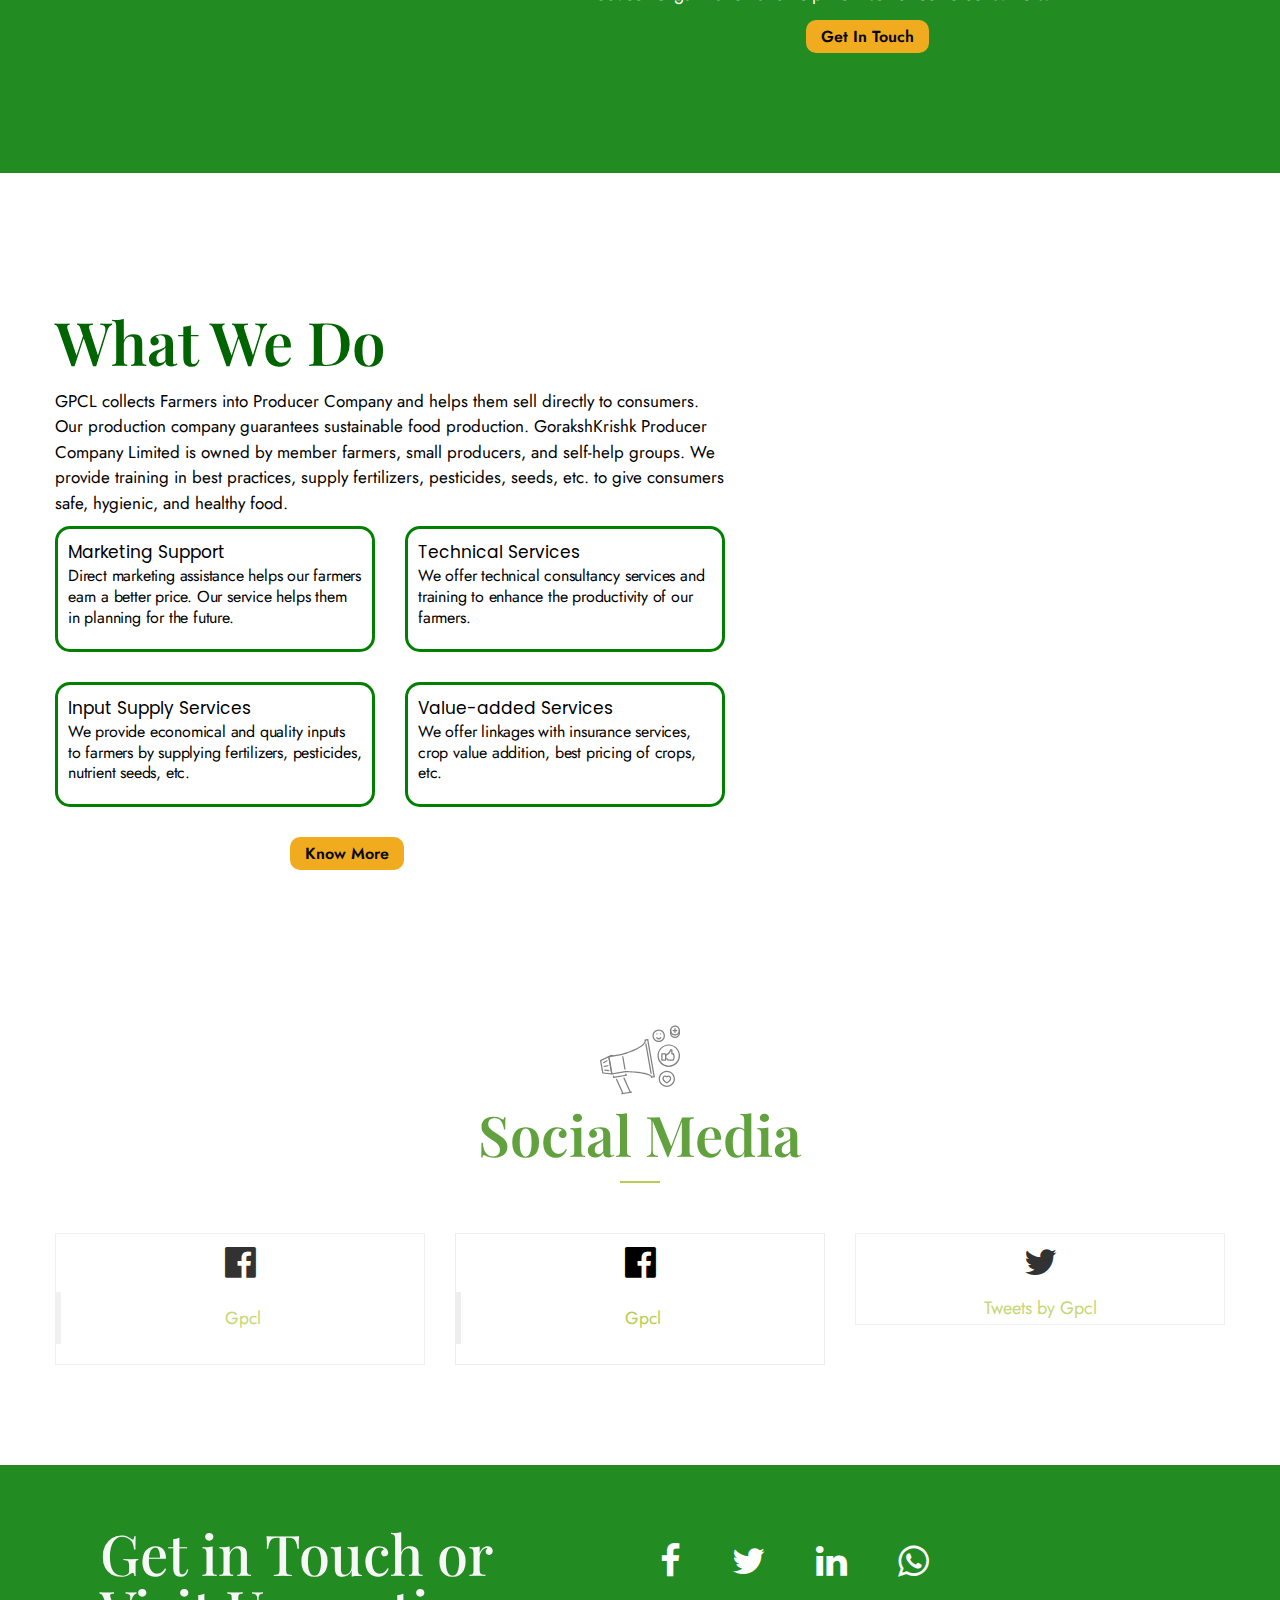
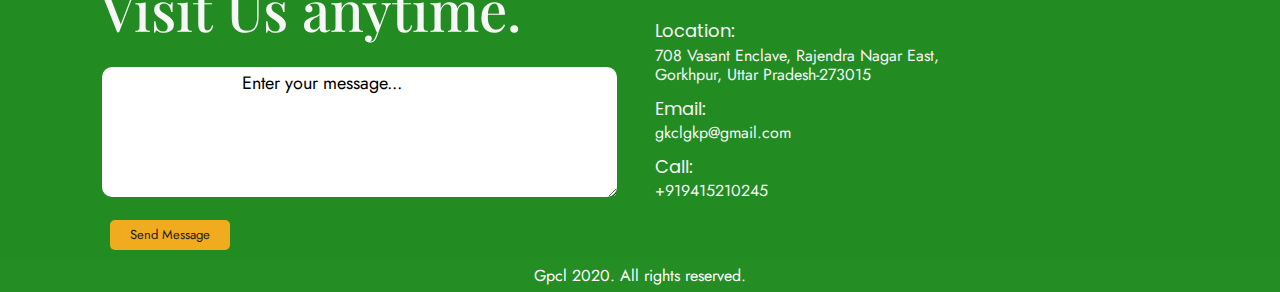
==== commit 813c00c2: "refinig frontend as per client requirement v3" ====
--- a/index.html
+++ b/index.html
@@ -216,31 +216,7 @@
                                     </div>
                                 </div>
                             </div>
-                            <!-- <div class="content-column col-md-2  col-xs-12 col-half-offset">
-                                <div class="cardi">
-                                    <div class="inner text-center">
-                                        <h3 class="mb-0 counter-parent">
-                                            <span class="number-counter"  data-to="42" data-from="2" data-speed="5000" data-refresh-interval="50"></span>+
-                                            </h3>
-                                        <div class="text">
-                                            Countries Served
-</div>
-                                    </div>
-                                </div>
-                            </div>
-                           
-                            <div class="content-column col-md-2  col-xs-12 col-half-offset">
-                                <div class="cardi ywavy no-bg">
-                                    <div class="inner text-center">
-                                        <h3 class="mb-0 counter-parent county">
-                                            <span class="number-counter"  data-to="33036" data-from="31000" data-speed="5000" data-refresh-interval="50"></span>+
-                                            </h3>
-                                        <div class="text">
-                                            Customers Worldwide
-</div>
-                                    </div>
-                                </div>
-                            </div> -->
+                            
 
                         </div>
                     </div>
@@ -255,8 +231,9 @@
             <div class="row">
                 <!--Column-->
                 <div class="column col-lg-5 col-md-4 col-sm-12 col-xs-12">
-                    <figure class="image-box wow fadeInLeft" data-wow-delay="0ms" data-wow-duration="1500ms"><img id="farmHeadquarters" src="images/planting.svg" alt="" style="border-radius: 5px;"></figure>
-                </div>
+                    <img src="./images/planting.png" alt="">
+                    <!-- <figure class="image-box wow fadeInLeft" data-wow-delay="0ms" data-wow-duration="1500ms"><img id="farmHeadquarters" src="images/planting.svg" alt="" style="border-radius: 5px;"></figure> -->
+                </div> 
                 <!--Column-->
                 <div class="column col-lg-7 col-md-8 col-sm-12 col-xs-12">
                     <div class="containertextright2">
--- a/css/main.css
+++ b/css/main.css
@@ -12,14 +12,11 @@
   background-color: #f1ab1e;
   border-radius: 10px;
   font-size: 13px;
+  font-weight: 600;
   text-transform: uppercase;
-  color: #333333;
+  color: #070707;
   text-align: center;
   line-height: 30px;
-  text-transform: uppercase;
-  letter-spacing: 0px;
-  font-weight: 400;
-  opacity: 1;
 }
 .mainhead {
   margin: 5%;
@@ -28,11 +25,18 @@
   height: 750px;
 }
 .landingbtn {
+  text-transform: none;
+  padding: 5px 15px;
   text-align: center;
   font-size: 16px;
   font-weight: 600;
   margin-left: 35%;
   margin-bottom: 5%;
+}
+
+.landingbtn :hover {
+  background-color: green;
+  color: #fff;
 }
 .section-title1 h2 {
   font-family: "Playfair Display", serif;
